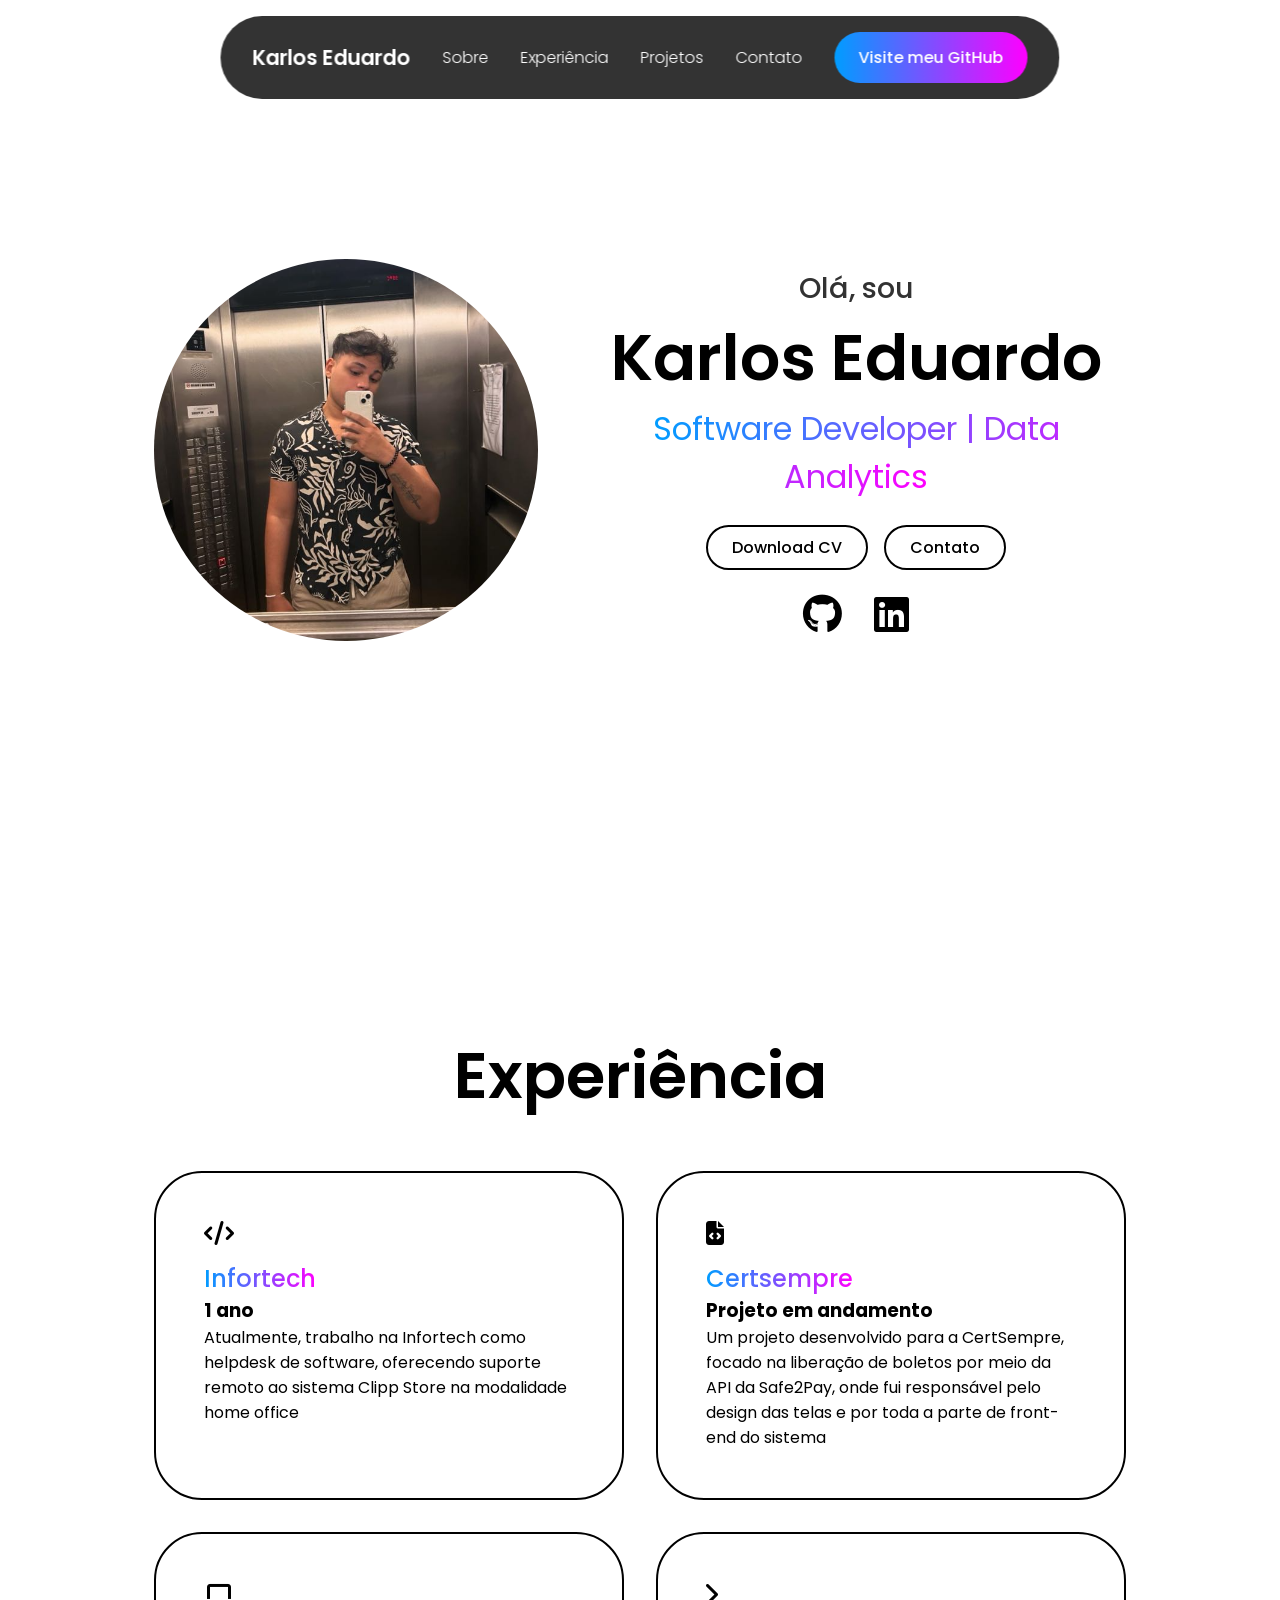
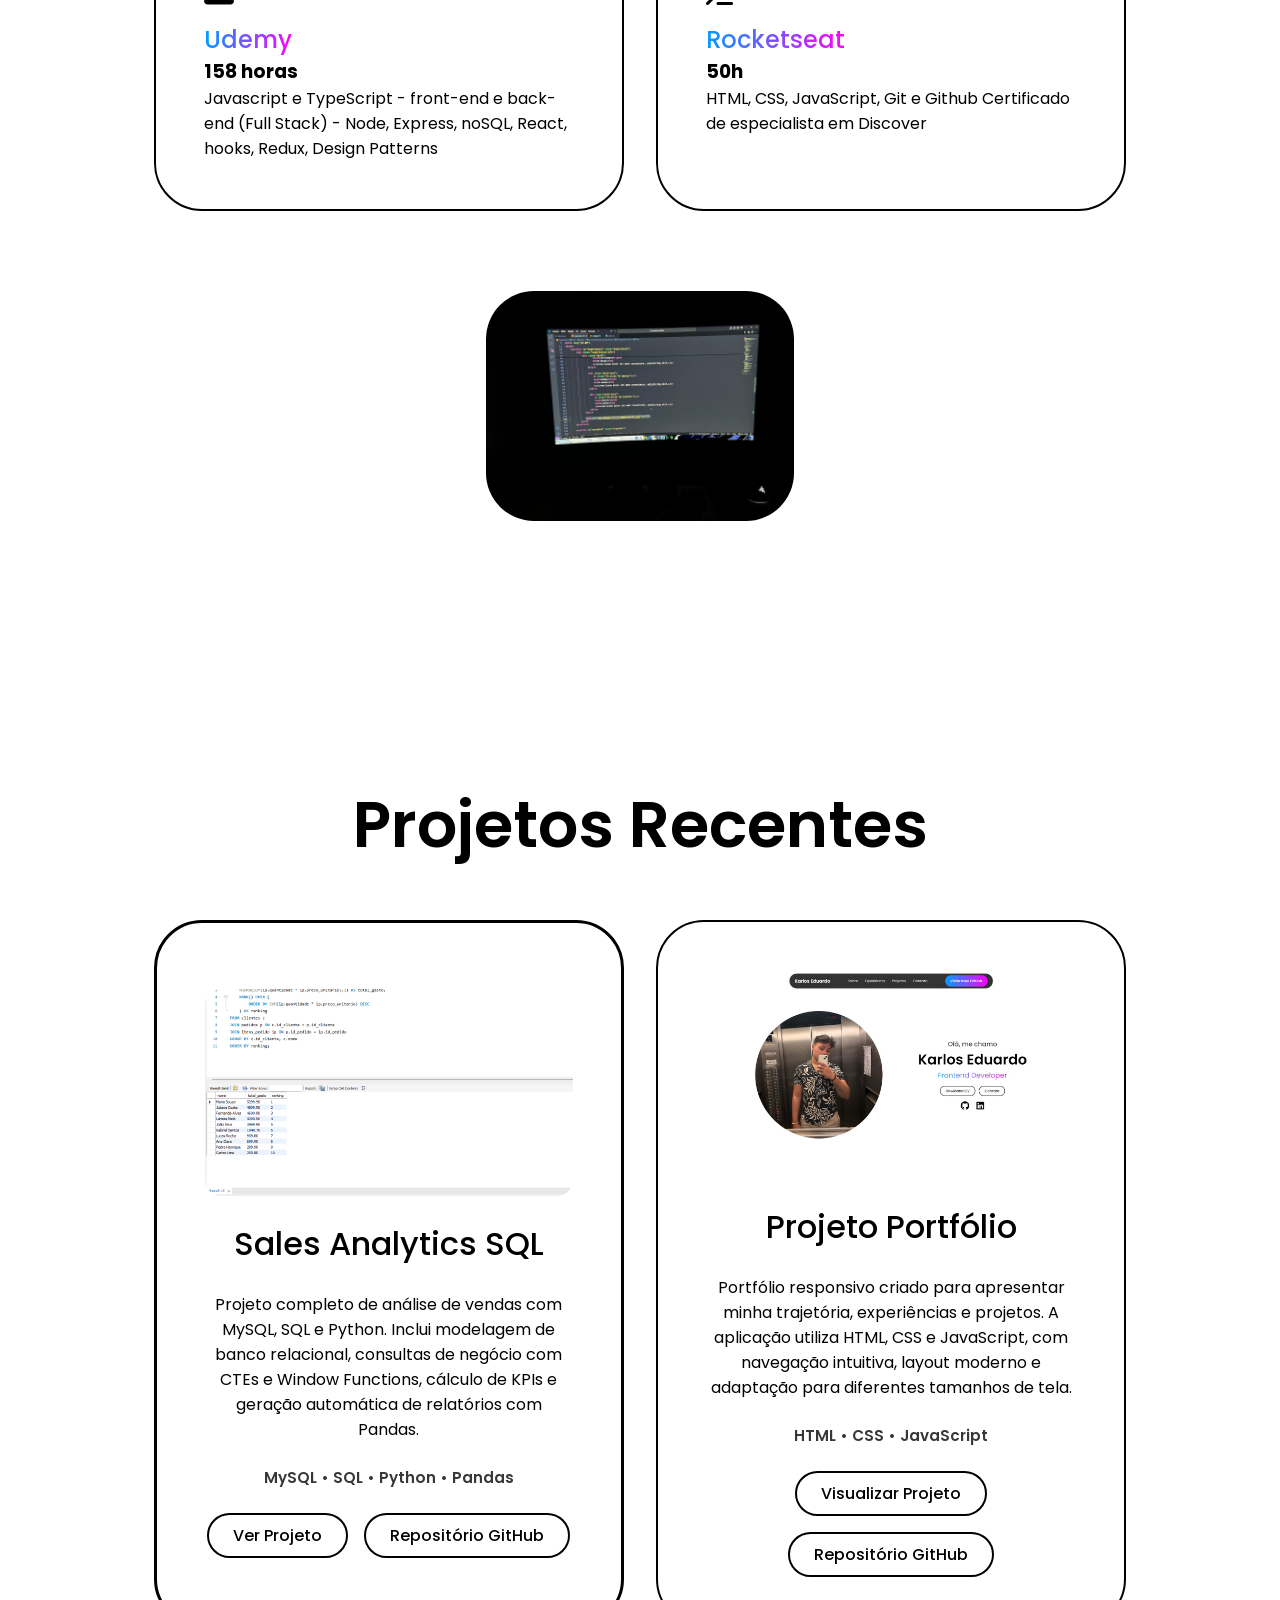
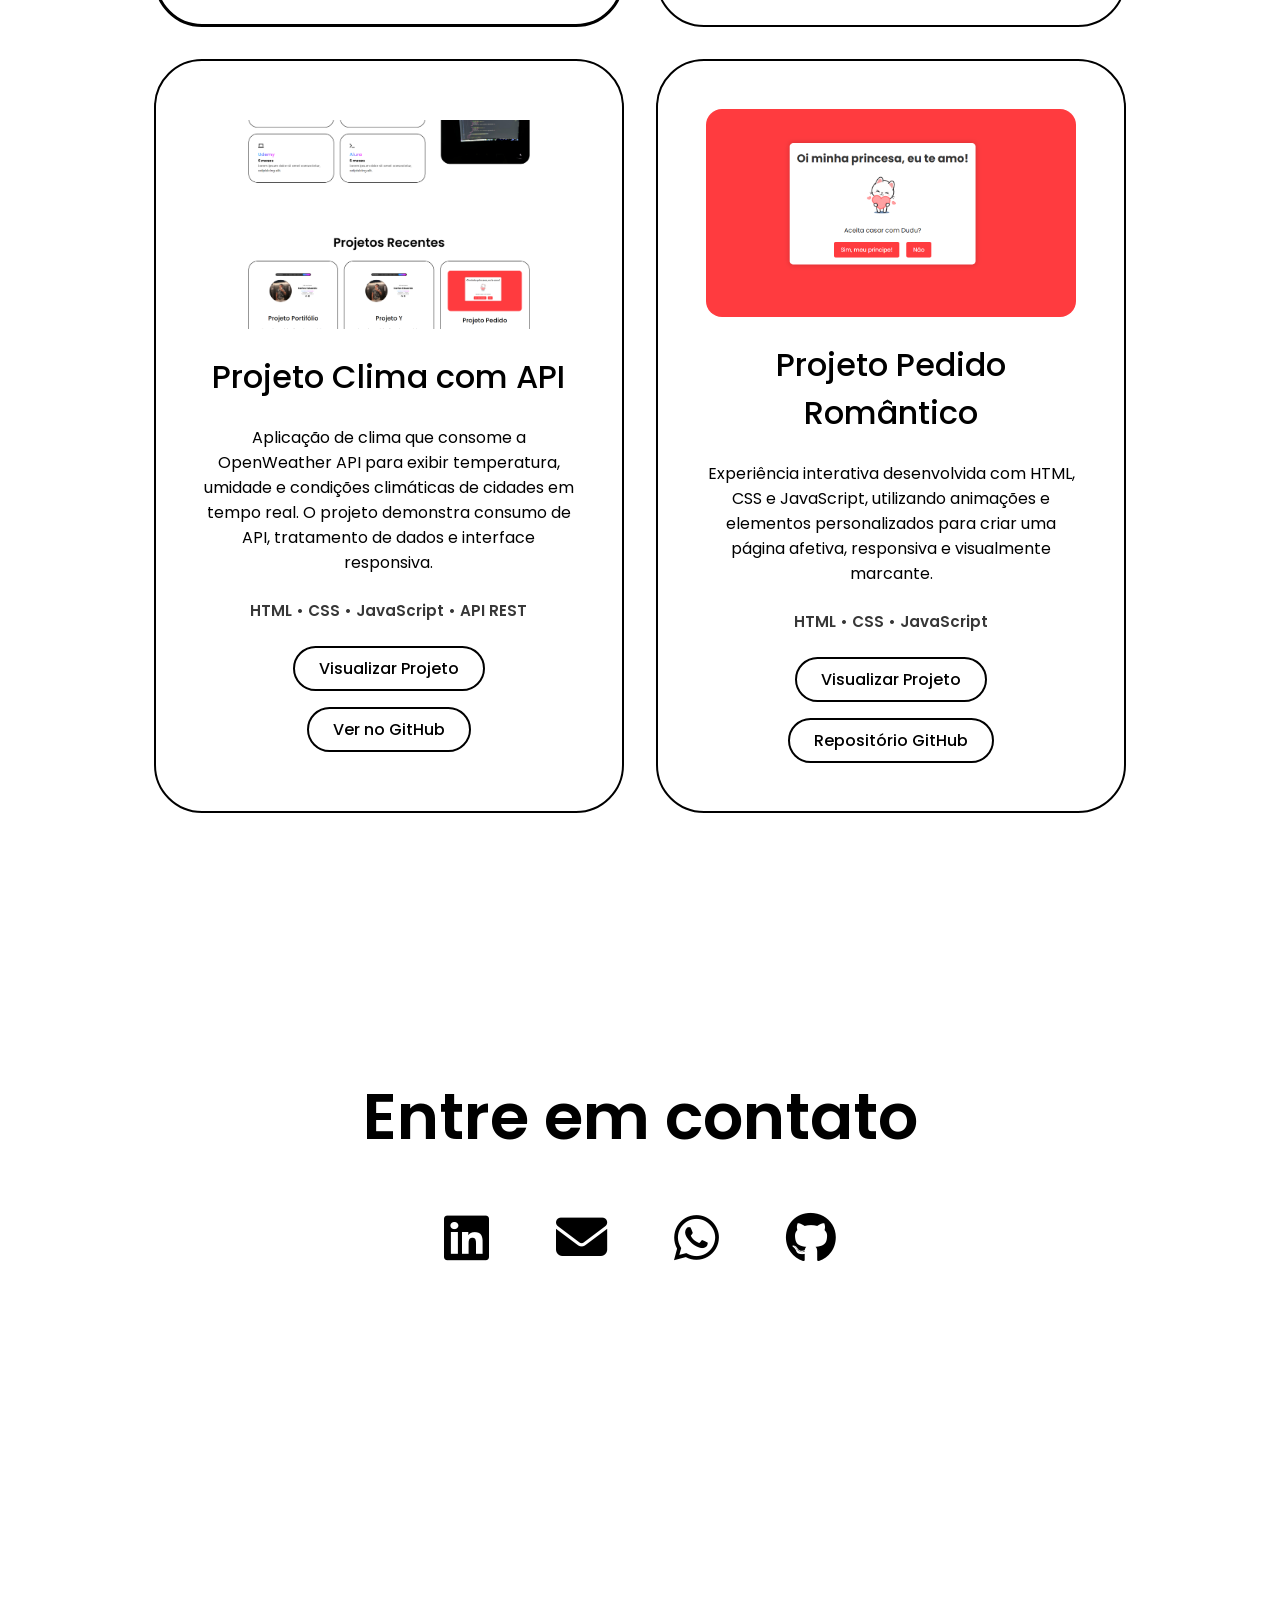
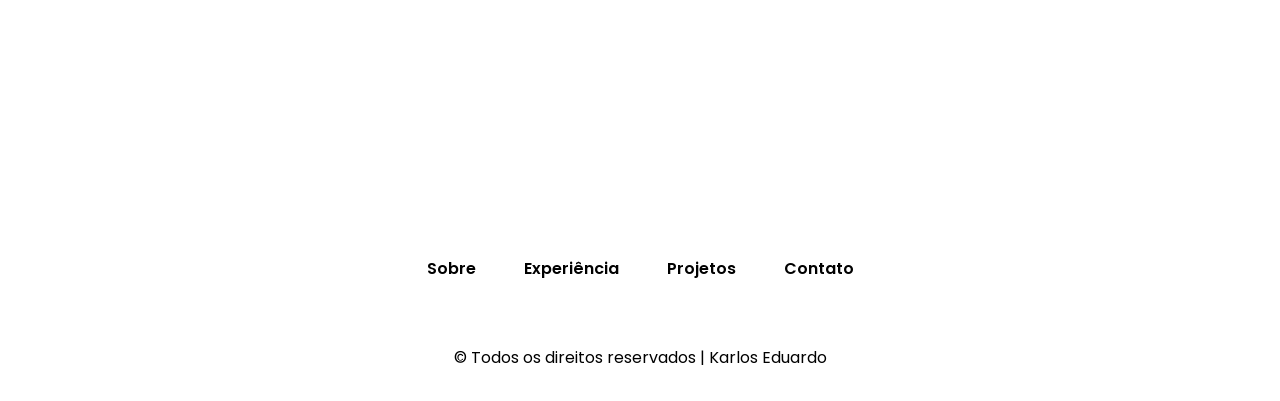
==== index.html @ d3f2d1f7 "feat: initial portfolio website" ====
<!DOCTYPE html>
<html lang="pt-BR">
<head>
    <meta charset="UTF-8"> <!-- Define a codificação de caracteres como UTF-8 para suportar caracteres especiais -->
    <meta name="viewport" content="width=device-width, initial-scale=1.0"> <!-- Configura a viewport para garantir a responsividade em dispositivos móveis -->
    <title>Portfólio | Karlos Eduardo</title> <!-- Título da página exibido na aba do navegador -->
    <link rel="stylesheet" href="assets/styles/style.css"> <!-- Link para o arquivo de estilo CSS para estilização da página -->
    <link rel="stylesheet" href="https://cdnjs.cloudflare.com/ajax/libs/font-awesome/6.6.0/css/all.min.css"> <!-- Link para a biblioteca de ícones Font Awesome -->
    <link rel="shortcut icon" href="assets/images/favicon/favicon.ico" type="image/x-icon"> <!-- Favicon que aparece na aba do navegador -->
</head>
<body>
    
    <header class="header">
        <!-- Logotipo que redireciona para o topo da página -->
        <a href="#" class="logo"><span>Karlos Eduardo</span></a>

        <!-- Menu de navegação com links internos para diferentes seções da página -->
        <ul class="nav-links">
            <li>
                <a href="#sobre">Sobre</a> <!-- Link para a seção "Sobre" -->
            </li>
            <li>
                <a href="#experiencia">Experiência</a> <!-- Link para a seção "Experiência" -->
            </li>
            <li>
                <a href="#projetos">Projetos</a> <!-- Link para a seção "Projetos" -->
            </li>
            <li>
                <a href="#contato">Contato</a> <!-- Link para a seção "Contato" -->
            </li>
         </ul>

        <!-- Ícone de menu para dispositivos móveis (inicialmente oculto) -->
        <i class="fa-duotone fa-solid fa-bars" id="icone-menu"></i>

        <!-- Botão que redireciona o usuário ao GitHub -->
        <button class="botao-visita" onclick="window.open('https://github.com/karlosqwer', '_blank')">Visite meu GitHub</button>

    </header>

    <section id="sobre" class="sobre">
        <div class="sobre-container">
            <img src="assets/images/fotos/imagem-perfil.png" alt="Imagem de perfil"> <!-- Imagem de perfil do usuário -->

            <div class="info-box">
                <div class="text">
                    <h3>Olá, sou</h3> <!-- Saudação -->
                    <h1>Karlos Eduardo</h1> <!-- Nome do usuário -->
                    <span>Software Developer | Data Analytics</span> <!-- Título profissional -->
                </div>

                <div class="btn-grupo">
                    <!-- Botão para download do currículo -->
                    <a href="assets/dowloands/Curriculo de Karlos.pdf" download class="btn" id="download-cv">Download CV</a>
                    
                    <!-- Botão redireciona para a section CONTATO -->
                    <a href="#contato"class="btn">Contato</a>
                </div>
                

                <div class="social">
                    <i class="fa-brands fa-github" onclick="window.open('https://github.com/karlosqwer', '_blank')"></i> <!-- Ícone do GitHub -->
                    <i class="fa-brands fa-linkedin" onclick="window.open('https://www.linkedin.com/in/karlos-eduardo-414016253/', '_blank')"></i> <!-- Ícone do LinkedIn -->
                </div>
            </div>
        </div>
    </section>

    <section id="experiencia" class="experiencia">
        <h2 class="titulo-section">Experiência</h2> <!-- Título da seção "Experiência" -->

        <div class="experiencia-info">
            <div class="grid">
                <div class="grid-card">
                    <i class="fa-solid fa-code"></i> <!-- Ícone representando a experiência na área de programação -->
                    <span>Infortech</span> <!-- Nome da empresa -->
                    <h3>1 ano</h3> <!-- Duração da experiência -->
                    <p>Atualmente, trabalho na Infortech como helpdesk de software, oferecendo suporte remoto ao sistema Clipp Store na modalidade home office</p> <!-- Descrição da experiência -->
                </div>

                <div class="grid-card">
                    <i class="fa-solid fa-file-code"></i> <!-- Ícone representando a experiência com codificação -->
                    <span>Certsempre</span> <!-- Nome da empresa -->
                    <h3>Projeto em andamento</h3> <!-- Duração da experiência -->
                    <p>Um projeto desenvolvido para a CertSempre, focado na liberação de boletos por meio da API da Safe2Pay, onde fui responsável pelo design das telas e por toda a parte de front-end do sistema</p> <!-- Descrição da experiência -->
                </div>

                <div class="grid-card">
                    <i class="fa-solid fa-laptop"></i> <!-- Ícone representando aprendizado online -->
                    <span>Udemy</span> <!-- Nome da plataforma -->
                    <h3>158 horas</h3> <!-- Duração da experiência -->
                    <p>Javascript e TypeScript - front-end e back-end (Full Stack) - Node, Express, noSQL, React, hooks, Redux, Design Patterns</p> <!-- Descrição da experiência -->
                </div>

                <div class="grid-card">
                    <i class="fa-solid fa-terminal"></i> <!-- Ícone representando terminal/CLI -->
                    <span>Rocketseat</span> <!-- Nome da plataforma -->
                    <h3>50h</h3> <!-- Duração da experiência -->
                    <p>HTML, CSS, JavaScript, Git e Github
                        Certificado de especialista em Discover
                    </p> <!-- Descrição da experiência -->
                </div>
            </div>

            <img src="assets/images/fotos/code-foto.jpeg" alt="Imagem de código"> <!-- Imagem representativa de codificação -->
        </div>
    </section>

    <section id="projetos" class="projetos">
        <h2 class="titulo-section">Projetos Recentes</h2> <!-- Título da seção "Projetos" -->

        <div class="projetos-grid">
            <article class="projetos-card projeto-destaque">
                <img src="assets/images/imagens_projetos/sales-analytics.png" alt="Consulta SQL do projeto Sales Analytics">
                <h3>Sales Analytics SQL</h3>
                <p>Projeto completo de análise de vendas com MySQL, SQL e Python. Inclui modelagem de banco relacional, consultas de negócio com CTEs e Window Functions, cálculo de KPIs e geração automática de relatórios com Pandas.</p>
                <span class="tecnologias">MySQL • SQL • Python • Pandas</span>
                <div class="btn-grupo">
                    <a href="https://github.com/karlosqwer/sales-analytics-sql#readme" target="_blank" rel="noopener noreferrer" class="btn">Ver Projeto</a>
                    <a href="https://github.com/karlosqwer/sales-analytics-sql" target="_blank" rel="noopener noreferrer" class="btn">Repositório GitHub</a>
                </div>
            </article>

            <article class="projetos-card">
                <img src="assets/images/imagens_projetos/portifolio-home.jpeg" alt="Página inicial do portfólio de Karlos Eduardo">
                <h3>Projeto Portfólio</h3>
                <p>Portfólio responsivo criado para apresentar minha trajetória, experiências e projetos. A aplicação utiliza HTML, CSS e JavaScript, com navegação intuitiva, layout moderno e adaptação para diferentes tamanhos de tela.</p>
                <span class="tecnologias">HTML • CSS • JavaScript</span>
                <div class="btn-grupo">
                    <a href="https://karlosqwer.github.io/portifolio-website/" target="_blank" rel="noopener noreferrer" class="btn">Visualizar Projeto</a>
                    <a href="https://github.com/karlosqwer/portifolio-website" target="_blank" rel="noopener noreferrer" class="btn">Repositório GitHub</a>
                </div>
            </article>

            <article class="projetos-card">
                <img src="assets/images/imagens_projetos/print-projeto.png" alt="Aplicação de clima integrada à OpenWeather API">
                <h3>Projeto Clima com API</h3>
                <p>Aplicação de clima que consome a OpenWeather API para exibir temperatura, umidade e condições climáticas de cidades em tempo real. O projeto demonstra consumo de API, tratamento de dados e interface responsiva.</p>
                <span class="tecnologias">HTML • CSS • JavaScript • API REST</span>
                <div class="btn-grupo">
                    <a href="#" class="btn" aria-label="Link de demonstração do projeto de clima ainda não informado">Visualizar Projeto</a>
                    <a href="https://github.com/karlosqwer" target="_blank" rel="noopener noreferrer" class="btn">Ver no GitHub</a>
                </div>
            </article>

            <article class="projetos-card">
                <img src="assets/images/imagens_projetos/projeto-rayssa.png" alt="Projeto de pedido romântico">
                <h3>Projeto Pedido Romântico</h3>
                <p>Experiência interativa desenvolvida com HTML, CSS e JavaScript, utilizando animações e elementos personalizados para criar uma página afetiva, responsiva e visualmente marcante.</p>
                <span class="tecnologias">HTML • CSS • JavaScript</span>
                <div class="btn-grupo">
                    <a href="https://karlosqwer.github.io/pedido-romantico-rayssinha/" target="_blank" rel="noopener noreferrer" class="btn">Visualizar Projeto</a>
                    <a href="https://github.com/karlosqwer/pedido-romantico-rayssinha" target="_blank" rel="noopener noreferrer" class="btn">Repositório GitHub</a>
                </div>
            </article>
        </div>
    </section>

    <section class="contato" id="contato">
        <div class="contato-links">
            <h2 class="titulo-section">Entre em contato</h2> <!-- Título da seção "Contato" -->

            <div class="contato-icones">
                <div class="linkedin">
                    <i class="fa-brands fa-linkedin" onclick="window.open('https://www.linkedin.com/in/karlos-eduardo-414016253/', '_blank')"></i>
                </div>

                <div class="email">
                    <i class="fa-solid fa-envelope" onclick="window.open('mailto:contatokarlos12@gmail.com');"></i>
                </div>

                <div class="whatsapp">
                    <i class="fa-brands fa-whatsapp" onclick="window.open('https://wa.me/5583981590313', '_blank')"></i>
                </div>

                <div class="github">
                    <i class="fa-brands fa-github" onclick="window.open('https://github.com/karlosqwer', '_blank')"></i>
                </div>
            </div>
        </div>
    </section>

    <footer>
        <ul>
            <li>
                <a href="#sobre">Sobre</a> <!-- Link para a seção "Sobre" -->
            </li>
            <li>
                <a href="#experiencia">Experiência</a> <!-- Link para a seção "Experiência" -->
            </li>
            <li>
                <a href="#projetos">Projetos</a> <!-- Link para a seção "Projetos" -->
            </li>
            <li>
                <a href="#contato">Contato</a> <!-- Link para a seção "Contato" -->
            </li>
        </ul>

        <p><div class="copyright">© Todos os direitos reservados | Karlos Eduardo</div></p> <!-- Mensagem de direitos autorais -->
    </footer>

    <script src="assets/javascript/script.js"></script> <!-- Link para o arquivo JavaScript que adiciona interatividade à página -->
</body>
</html>
---- assets/styles/style.css ----
@import url('https://fonts.googleapis.com/css2?family=Poppins:ital,wght@0,100;0,200;0,300;0,400;0,500;0,600;0,700;0,800;0,900;1,100;1,200;1,300;1,400;1,500;1,600;1,700;1,800;1,900&display=swap');

/* ---------------- SOBRE OS COMENTÁRIOS ----------------
   Comentários organizados para facilitar a leitura e 
   a manutenção do código. Cada seção tem seu espaço, 
   ajudando a identificar rapidamente as partes do layout.
-------------------------------------------------------- */


/* Zera as margens e padding, define o box-sizing para incluir bordas no tamanho total da caixa e configura a fonte padrão */
* {
    margin: 0;
    padding: 0;
    box-sizing: border-box;
    font-family: "Poppins";
    text-decoration: none;
    scroll-behavior: smooth; /* Suaviza o scroll da página */
    list-style: none; /* Remove os bullets das listas */
}
/* ---------------- HEADER ---------------- */
header {
    position: fixed; /* Fixa o header na página, mesmo ao rolar */
    top: 1rem;
    left: 50%;
    transform: translateX(-50%); /* Centraliza horizontalmente o header */
    display: flex;
    align-items: center; /* Centraliza os itens verticalmente */
    justify-content: center; /* Centraliza os itens horizontalmente */
    gap: 5rem; /* Espaço entre os elementos do header */
    background-color: rgba(0, 0, 0, 0.8); /* Cor de fundo com opacidade */
    backdrop-filter: blur(8px); /* Aplica desfoque no fundo */
    color: white;
    padding: 0.5rem 1.5rem; /* Espaçamento interno do header */
    border-radius: 3rem; /* Arredonda as bordas do header */
    z-index: 1000; /* Garante que o header fique por cima de outros elementos */
}

.logo {
    color: white;
    font-size: 1.3rem;
    font-weight: 600;
    text-wrap: nowrap; /* Impede quebra de linha no texto */
    transition: 0.3s ease-in-out; /* Animação suave ao interagir */
}

.logo:hover {
    transform: scale(1.1); /* Aumenta o logo ao passar o mouse */
}

.nav-links {
    display: flex;
    gap: 2rem; /* Espaço entre os links de navegação */
}

li a {
    position: relative;
    color: white;
    font-weight: 300;
}

li a::before {
    position: absolute;
    content: ''; /* Cria a linha decorativa abaixo dos links */
    width: 0; /* Inicialmente oculta a linha */
    left: 0;
    height: 5px;
    top: 25px;
    border-radius: 1rem;
    transition: 0.3s ease-in-out; /* Suaviza a animação da linha */
    background: linear-gradient(to right, rgb(0, 157, 255), rgb(255, 0, 255)); /* Aplica gradiente de cor */
}

li a:hover::before {
    width: 100%; /* Mostra a linha decorativa ao passar o mouse */
}

.botao-visita {
    padding: 0.8rem 1.5rem; /* Espaçamento interno do botão */
    border-radius: 3rem; /* Arredonda as bordas do botão */
    border: none;
    font-weight: 500;
    font-size: 1rem;
    color: white;
    cursor: pointer;
    text-wrap: nowrap; /* Impede quebra de linha no texto */
    transition: 0.3s ease-in-out; /* Suaviza a animação ao interagir */
    background: linear-gradient(to right, rgb(0, 157, 255), rgb(255, 0, 255)); /* Gradiente no fundo do botão */
}

.botao-visita:hover {
    background: linear-gradient(to right, rgb(0, 157, 255), rgb(255, 0, 255)); /* Mantém o gradiente ao interagir */
    transform: scale(1.03); /* Aumenta levemente o botão ao passar o mouse */
}

#icone-menu {
    font-size: 2rem;
    display: none; /* Inicialmente oculta o ícone de menu */
}

section{
    /* ---------------- SECTION ---------------- */
    
    /* Define altura mínima de 100% da altura da janela e espaçamento interno */
    min-height: 100vh;
    padding: 8rem 12%;
    width: 100%;
    position: relative;
}

.sobre{
    /* ---------------- SOBRE ---------------- */
    
    /* Alinha os itens no centro da tela horizontal e verticalmente */
    display: flex;
    align-items: center;
    justify-content: center;
}

.sobre .sobre-container{
    /* Flex para organizar os elementos de forma centralizada com espaçamento entre eles */
    display: flex;
    align-items: center;
    justify-content: center;
    gap: 10rem; /* Espaçamento entre os elementos */
}

.sobre img{
    /* Define a largura da imagem e a torna redonda */
    width: 30vw;
    border-radius: 50%;
}

.info-box{
    /* ---------------- INFO-BOX ---------------- */
    
    /* Flex em coluna, centraliza os textos */
    display: flex;
    flex-direction: column;
    text-align: center;
    align-items: center;
    justify-content: center;
    gap: 1.5rem; /* Espaçamento entre os textos */
}

.info-box h3{
    /* Define o tamanho da fonte e opacidade do subtítulo */
    font-size: 1.8rem;
    font-weight: 500;
    opacity: 0.8;
}

.info-box h1{
    /* Define o tamanho e peso da fonte do título */
    font-size: 4rem;
    font-weight: 600;
}

.info-box span{
    /* Aplica gradiente no texto e define como transparente, mostrando apenas o gradiente */
    background: linear-gradient(to right, rgb(0, 157, 255), rgb(255, 0, 255));
    background-clip: text;
    color: transparent;
    font-size: 2rem;
}

.btn-grupo{
    /* ---------------- BOTÕES ---------------- */
    
    /* Organiza botões em linha com espaçamento entre eles */
    display: flex;
    gap: 1rem;
}

.btn{
    /* Define o estilo dos botões com borda arredondada, espaçamento e transição */
    color: #000;
    border-radius: 3rem;
    padding: 0.5rem 1.5rem;
    border: 2px solid black;
    cursor: pointer;
    font-weight: 500;
    text-wrap: nowrap;
    transition: 0.2s ease-in-out;
}

.btn:hover{
    /* Efeito de hover nos botões, alterando a cor de fundo e texto */
    background-color: black;
    color: white;
}

.social{
    /* ---------------- ÍCONES SOCIAIS ---------------- */
    
    /* Exibe os ícones sociais em linha com espaçamento */
    display: flex;
    gap: 2rem;
}

.social i{
    /* Define tamanho e cursor para os ícones */
    font-size: 2.5rem;
    cursor:pointer;
    transition: 0.2s ease-in-out;
}

.social i:hover{
    /* Efeito de hover para aumentar o tamanho dos ícones */
    transform: scale(1.1)
}

.titulo-section{
    /* ---------------- TÍTULO DA SECTION ---------------- */
    
    /* Estiliza o título da section com centralização, tamanho e espaçamento */
    text-align: center;
    font-size: 4rem;
    font-weight: 600;
    margin-bottom: 3rem;
}

.experiencia-info{
    /* ---------------- EXPERIÊNCIA ---------------- */
    
    /* Alinha os itens de experiência no centro e com espaçamento */
    display: flex;
    align-items: center;
    justify-content: center;
    gap: 5rem;
}

.experiencia img{
    /* Define largura e bordas arredondadas para as imagens de experiência */
    width: 24vw;
    border-radius: 3rem;
}

.grid{
    /* ---------------- GRID ---------------- */
    
    /* Cria um layout em grid com 2 colunas e espaçamento entre os itens */
    display: grid;
    grid-template-columns: repeat(2,1fr);
    gap: 2rem;
}

.grid-card{
    /* ---------------- CARTÃO GRID ---------------- */
    
    /* Estiliza os cartões da grid com borda, padding e efeitos de transição */
    border: 2px solid black;
    border-radius: 3rem;
    padding: 3rem;
    display: flex;
    flex-direction: column;
    align-items: baseline;
    justify-content: left;
    cursor: pointer;
    transition: 0.2s ease-in-out;
}

.grid-card:hover{
    /* Efeito de hover nos cartões, aumentando o tamanho e mudando a cor de fundo e texto */
    transform: scale(1.02);
    background-color: black;
    color: white;
}

.grid-card i{
    /* Define tamanho dos ícones dentro dos cartões */
    font-size: 1.5rem;
    margin-bottom: 1rem;
}

.grid-card span{
    /* Aplica gradiente no texto dos cartões e o torna transparente para mostrar o gradiente */
    font-size: 1.5rem;
    font-weight: 500;
    background: linear-gradient(to right, rgb(0, 157, 255), rgb(255, 0, 255));
    background-clip: text;
    color: transparent;
}

::-webkit-scrollbar{
    /* ---------------- SCROLLBAR ---------------- */
    
    /* Define largura da barra de rolagem */
    width: 20px;
}

::-webkit-scrollbar-track{
    /* Estilo para a trilha da barra de rolagem */
    background-color: rgb(219, 219, 219);
}

::-webkit-scrollbar-thumb{
    /* Aplica um gradiente na "thumb" da barra de rolagem */
    background: linear-gradient(to right, rgb(0, 157, 255), rgb(255, 0, 255));
}

.projetos-grid{
    /* ---------------- GRID DE PROJETOS ---------------- */
    
    /* Grid responsiva para os projetos */
    display: grid;
    grid-template-columns: repeat(auto-fit, minmax(320px, 1fr));
    gap: 2rem;
}

.projetos-card{
    /* Estilização dos cartões de projetos com borda, padding e transição */
    padding: 3rem;
    display: flex;
    flex-direction: column;
    align-items: center;
    justify-content: center;
    text-align: center;
    gap: 1.5rem;
    border: 2px solid black;
    border-radius: 3rem;
    transition: 0.3s ease-in-out;
}

.projetos-card:hover{
    /* Efeito de hover nos cartões de projetos */
    background-color: black;
    color: white;
    transform: translateY(-10px)scale(1.02);
}

.projetos-card img{
    /* Define o tamanho das imagens dentro dos cartões */
    width: 100%;
    max-width: 420px;
    aspect-ratio: 16 / 9;
    object-fit: cover;
    border-radius: 1rem;
}

.projetos-card:hover .btn{
    /* Muda a borda e cor dos botões ao passar o mouse sobre os cartões */
    border: 2px solid white;
    color: white;
}

.projetos-card:hover .btn:hover{
    /* Muda a cor de fundo e borda ao passar o mouse sobre os botões */
    border: 2px solid white;
    background-color: white;
    color: black;
}

.projetos-card h3{
    /* Estiliza o título dos cartões de projetos */
    font-size: 2rem;
    font-weight: 500;
}

/* ---------------- CONTATO ---------------- */
.contato-links .contato-icones {
    display: flex; /* Define o contêiner como flexível para alinhar os ícones horizontalmente */
    align-items: center; /* Alinha os itens verticalmente no centro */
    justify-content: center; /* Centraliza os itens horizontalmente */
    gap: 4.2rem; /* Adiciona um espaço de 4.2rem entre os ícones */
    position: relative; /* Necessário para o posicionamento do pseudo-elemento */
}

.contato-links a {
    position: relative; /* Necessário para o posicionamento do pseudo-elemento */
}

.contato-links i {
    /* Define o tamanho e o cursor para os ícones */
    font-size: 3.2rem; /* Tamanho do ícone, define como 3.2rem */
    cursor: pointer; /* Altera o cursor para indicar que o ícone é clicável */
    transition: 0.2s ease-in-out; /* Adiciona uma transição suave para os efeitos de hover */
}

.contato-links i:hover {
    /* Efeito de hover para aumentar o tamanho dos ícones */
    transform: scale(1.1); /* Aumenta o tamanho do ícone em 10% ao passar o mouse sobre ele */
}

/* Estilos para a barra animada */
.contato-links a::after {
    content: ''; /* Necessário para criar o pseudo-elemento */
    position: absolute; /* Posiciona a barra em relação ao link */
    left: 50%; /* Alinha a barra ao centro do link */
    bottom: -5px; /* Distância da barra abaixo do ícone */
    height: 5px; /* Altura da barra */
    width: 0; /* Inicialmente oculta a barra */
    background: linear-gradient(to right, rgb(0, 157, 255), rgb(255, 0, 255)); /* Aplica gradiente de cor */
    transition: width 0.3s ease-in-out; /* Suaviza a animação da barra */
}

/* Exibe a barra ao passar o mouse sobre o link */
.contato-links a:hover::after {
    width: 100%; /* Mostra a barra ao passar o mouse */
}

footer {
    /* ---------------- FOOTER ---------------- */
    
    /* Estiliza o rodapé com flexbox, centralizando o conteúdo */
    bottom: 0;
    left: 0;
    height: 10rem;
    width: 100%;
    display: flex;
    flex-direction: column;
    gap: 1rem;
    align-items: center;
    justify-content: center;
}

footer ul {
    /* Exibe os links do rodapé em linha com espaçamento entre eles */
    display: flex;
    align-items: center;
    gap: 3rem;
}

footer ul li a {
    /* Estilo dos links no rodapé */
    color: black;
    font-weight: 600;
}

.copyright{
    /* ---------------- COPYRIGHT ---------------- */
    
    /* Estiliza a mensagem de copyright no rodapé */
    font-size: 300;
    margin-top: 2rem;
}

@media(max-width: 1280px) {
    header {
        padding: 1rem 2rem;
        gap: 2rem;
    }
    
    .sobre .sobre-container {
        gap: 3rem;
    }
    
    .experiencia-info {
        flex-direction: column;
    }
    
    .input-box input{
        padding: 2rem 5rem;
        font-size: 2.5rem;
    }

    .input input::placeholder{
        padding: 2.5rem;
    }

    .info-box i{
        font-size: 2.5rem;
    }
}

@media(max-width: 768px) {
    header {
        gap: 1rem;
        padding: 1rem 1rem;
    }
    
    header .logo {
        font-size: 1rem;
    }
    
    header .botao-visita {
        display: none;
    }

    .sobre-container{
        flex-direction: column;
    }
    
    .input-box input {
        padding: 1rem 2rem;
        font-size: 1.8rem;
    }
    
    .input-box input::placeholder {
        font-size: 1.5rem;
    }
    
    .input-box i {
        display: none;
    }
    
    .grid {
        grid-template-columns: repeat(1,1fr); /* Alterado para melhor responsividade */
    }
    
    .experiencia-info img {
        width: 70vw
    }
} 

@media(max-width:600px){
    header #icone-menu{
        display: block;
    }
    .nav-links{
        position: absolute;
        top: 100%;
        margin-top: 1rem;
        width: 100%;
        padding: 1rem;
        color: white;
        display: flex;
        flex-direction: column;
        text-align: center;
        background: rgba(0, 0, 0, 0.9);
        border-radius: 3rem;
        display:none
    }
    .nav-links li{
        margin-top: 1.5rem;
        padding: 1rem;
    }
    .nav-links.active{
        display: block;
    }
    header{
        padding: 1rem 5rem;
        gap: 8rem;
    }
    header .logo{
        font-size: 1.5rem;
    }
    .sobre-container{
        width: 80vw;
    }
    .input-box input{
        padding: 0.5rem 3rem;
        width: 80%;
        font-size: 1.5rem;
    }
    .input-box input::placeholder{
        font-size: 1.5rem;
    }
    footer ul{
        gap: 1rem;
    }
}


/* Destaque e tecnologias dos projetos */
.projeto-destaque {
    border-width: 3px;
}

.tecnologias {
    font-size: 0.95rem;
    font-weight: 600;
    opacity: 0.78;
}

.projetos-card .btn {
    display: inline-flex;
    align-items: center;
    justify-content: center;
    text-decoration: none;
}

.projetos-card .btn-grupo {
    flex-wrap: wrap;
    justify-content: center;
}
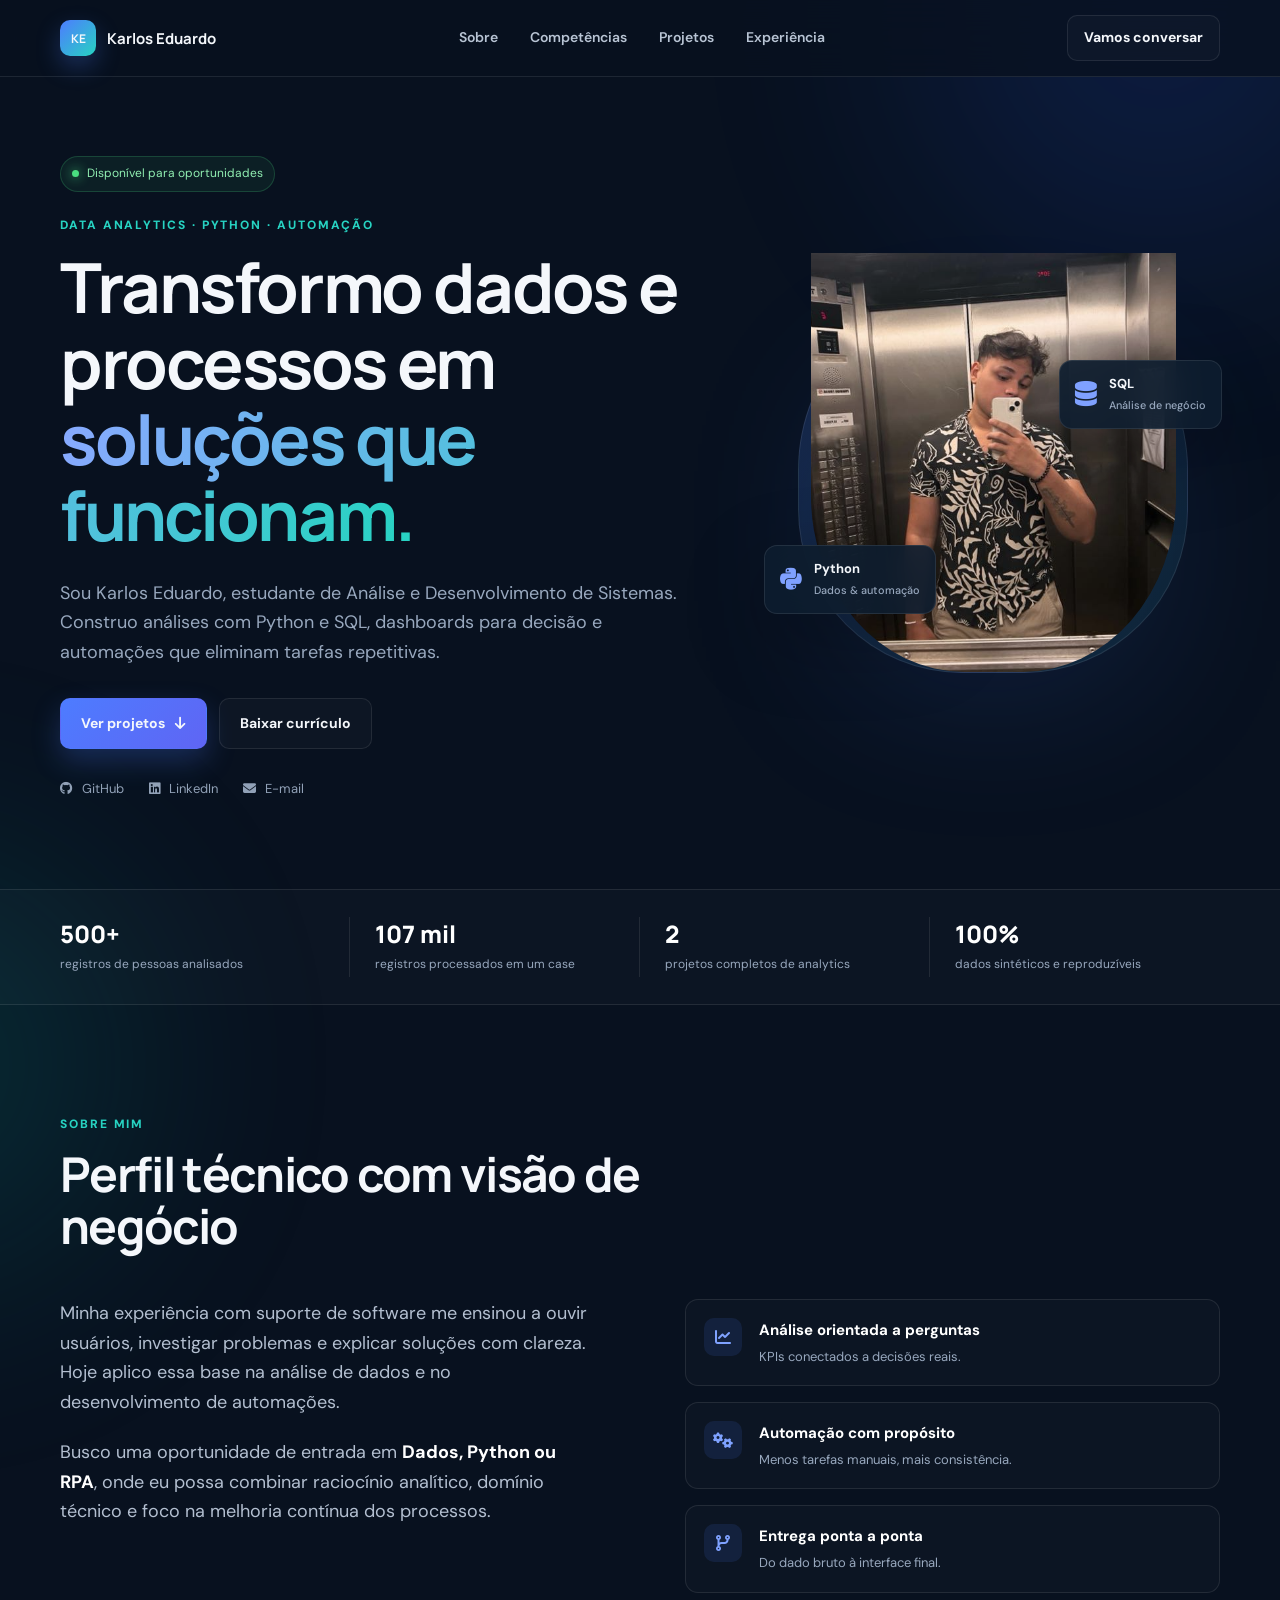
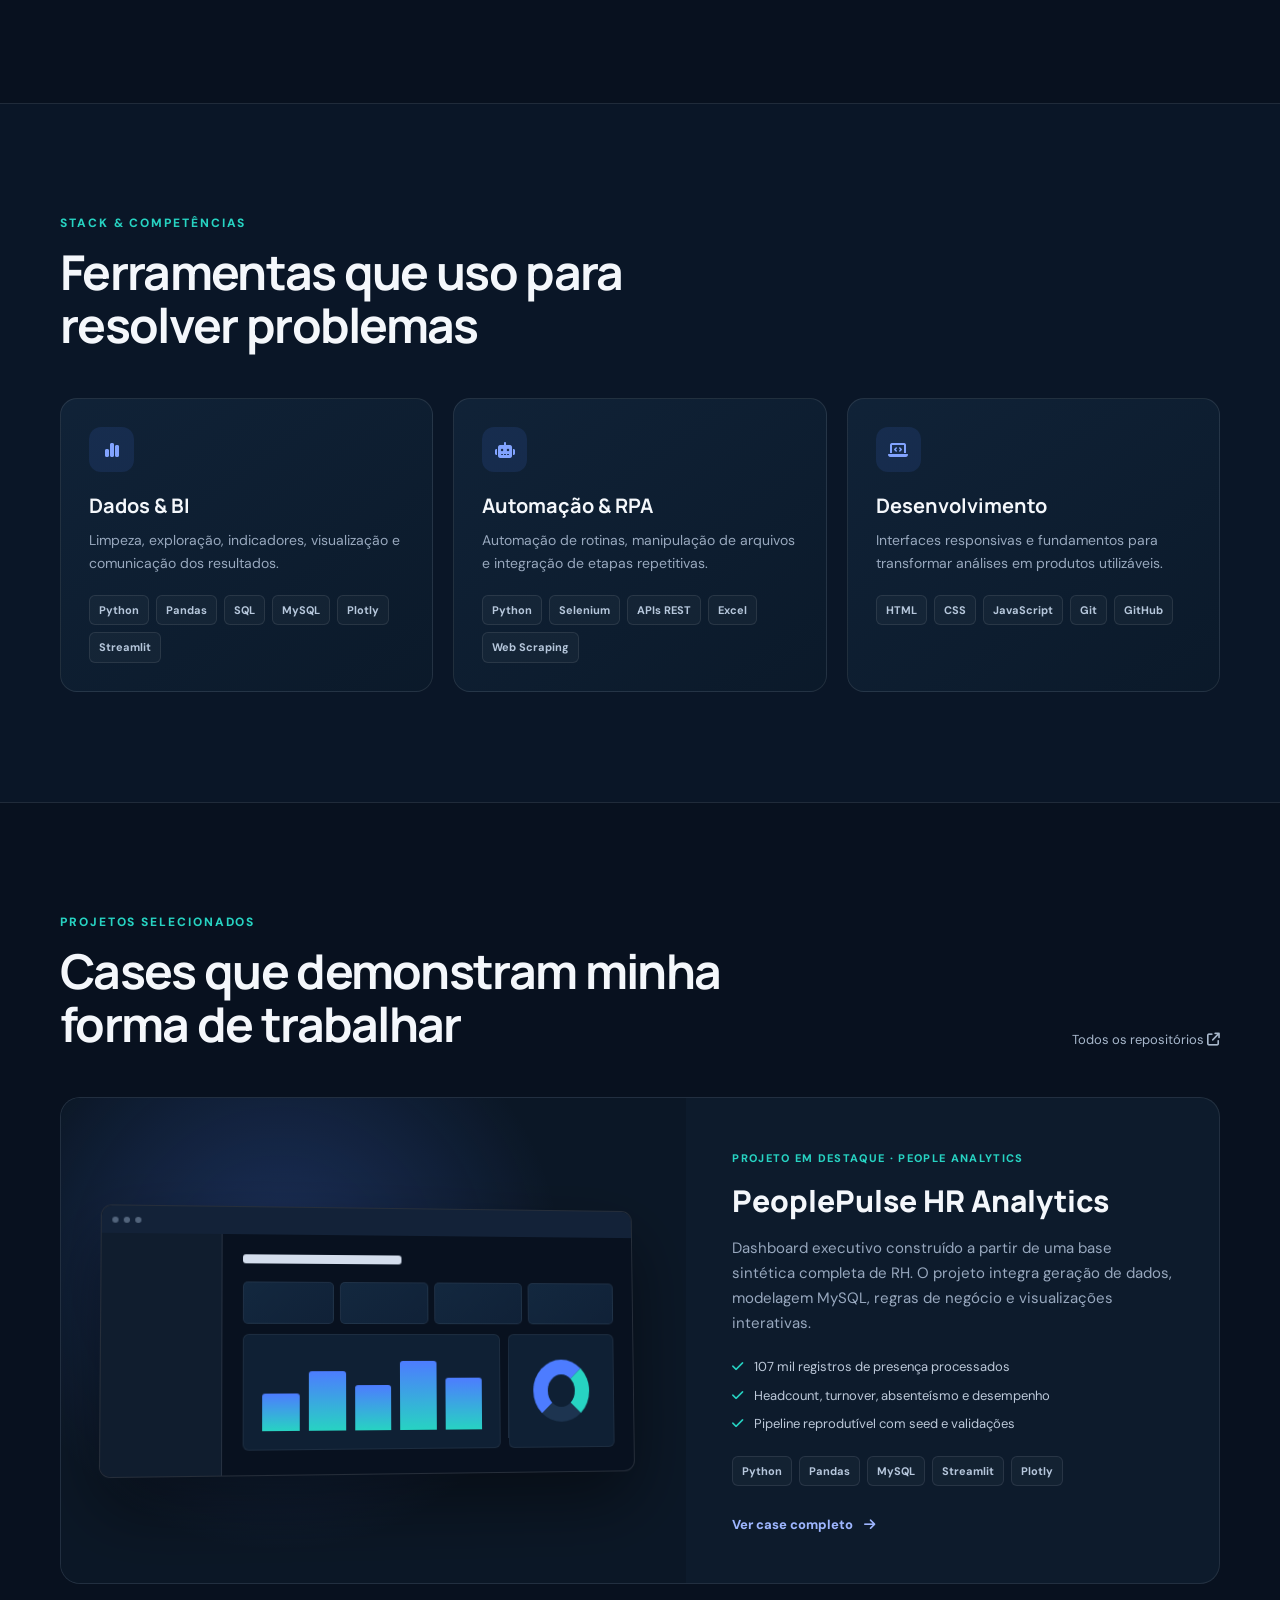
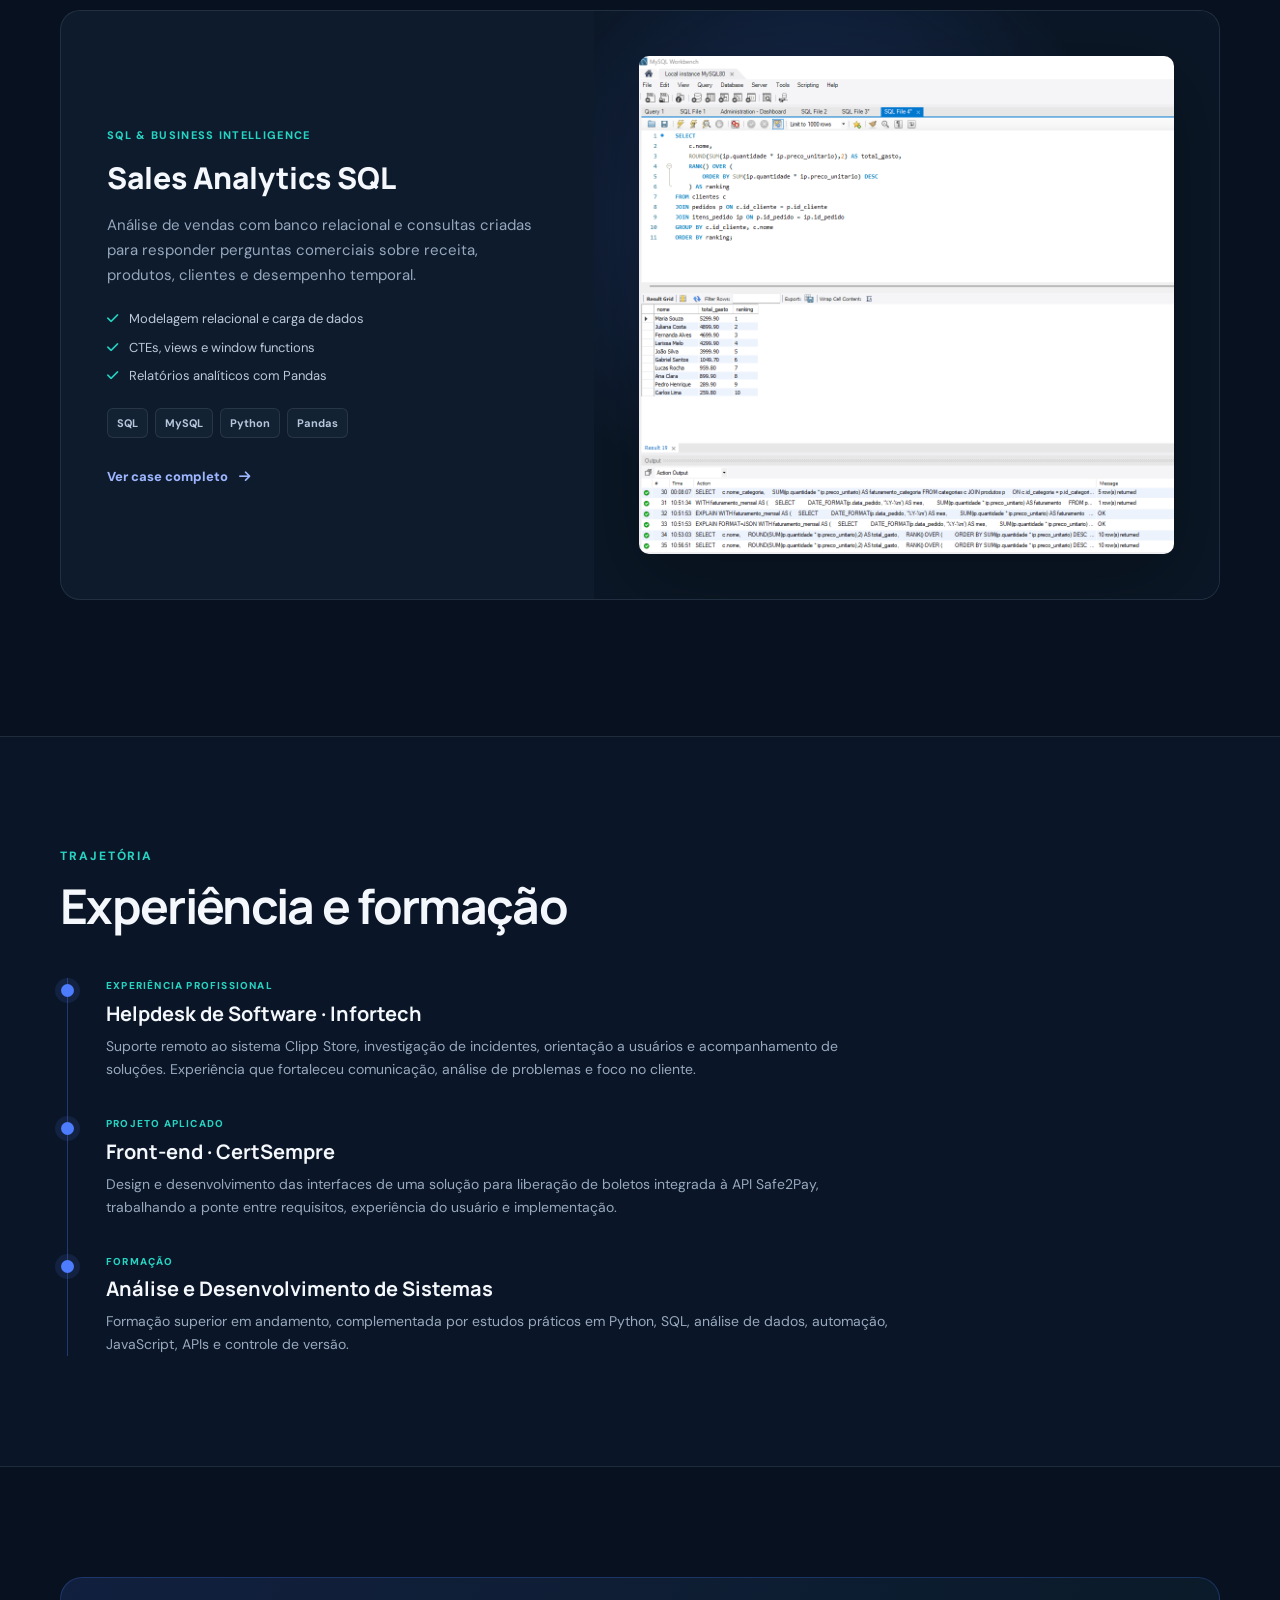
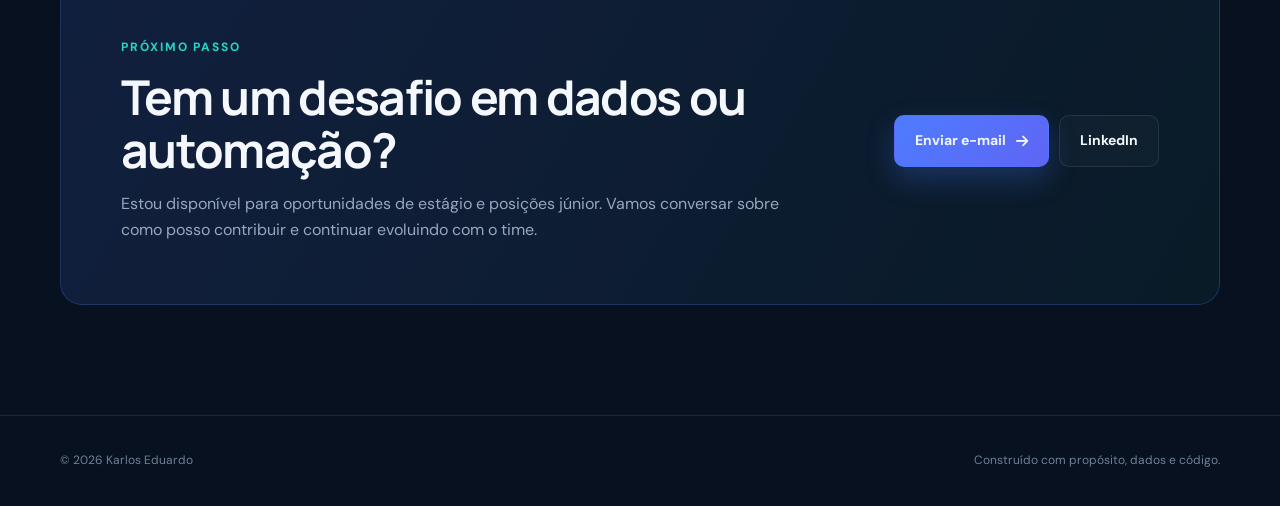
==== commit a6b17103: "Reposition portfolio for data and automation" ====
--- a/index.html
+++ b/index.html
@@ -1,204 +1,235 @@
-<!DOCTYPE html>
+<!doctype html>
 <html lang="pt-BR">
 <head>
-    <meta charset="UTF-8"> <!-- Define a codificação de caracteres como UTF-8 para suportar caracteres especiais -->
-    <meta name="viewport" content="width=device-width, initial-scale=1.0"> <!-- Configura a viewport para garantir a responsividade em dispositivos móveis -->
-    <title>Portfólio | Karlos Eduardo</title> <!-- Título da página exibido na aba do navegador -->
-    <link rel="stylesheet" href="assets/styles/style.css"> <!-- Link para o arquivo de estilo CSS para estilização da página -->
-    <link rel="stylesheet" href="https://cdnjs.cloudflare.com/ajax/libs/font-awesome/6.6.0/css/all.min.css"> <!-- Link para a biblioteca de ícones Font Awesome -->
-    <link rel="shortcut icon" href="assets/images/favicon/favicon.ico" type="image/x-icon"> <!-- Favicon que aparece na aba do navegador -->
+  <meta charset="utf-8">
+  <meta name="viewport" content="width=device-width,initial-scale=1">
+  <meta name="description" content="Portfólio de Karlos Eduardo — Data Analytics, Python, SQL e automação de processos.">
+  <meta name="theme-color" content="#08111f">
+  <title>Karlos Eduardo | Data Analytics & Python</title>
+  <link rel="preconnect" href="https://fonts.googleapis.com">
+  <link rel="preconnect" href="https://fonts.gstatic.com" crossorigin>
+  <link href="https://fonts.googleapis.com/css2?family=DM+Sans:wght@400;500;600;700&family=Manrope:wght@600;700;800&display=swap" rel="stylesheet">
+  <link rel="stylesheet" href="https://cdnjs.cloudflare.com/ajax/libs/font-awesome/6.6.0/css/all.min.css">
+  <link rel="shortcut icon" href="assets/images/favicon/favicon.ico">
+  <link rel="stylesheet" href="assets/styles/style.css">
 </head>
 <body>
-    
-    <header class="header">
-        <!-- Logotipo que redireciona para o topo da página -->
-        <a href="#" class="logo"><span>Karlos Eduardo</span></a>
-
-        <!-- Menu de navegação com links internos para diferentes seções da página -->
-        <ul class="nav-links">
-            <li>
-                <a href="#sobre">Sobre</a> <!-- Link para a seção "Sobre" -->
-            </li>
-            <li>
-                <a href="#experiencia">Experiência</a> <!-- Link para a seção "Experiência" -->
-            </li>
-            <li>
-                <a href="#projetos">Projetos</a> <!-- Link para a seção "Projetos" -->
-            </li>
-            <li>
-                <a href="#contato">Contato</a> <!-- Link para a seção "Contato" -->
-            </li>
-         </ul>
-
-        <!-- Ícone de menu para dispositivos móveis (inicialmente oculto) -->
-        <i class="fa-duotone fa-solid fa-bars" id="icone-menu"></i>
-
-        <!-- Botão que redireciona o usuário ao GitHub -->
-        <button class="botao-visita" onclick="window.open('https://github.com/karlosqwer', '_blank')">Visite meu GitHub</button>
-
-    </header>
-
-    <section id="sobre" class="sobre">
-        <div class="sobre-container">
-            <img src="assets/images/fotos/imagem-perfil.png" alt="Imagem de perfil"> <!-- Imagem de perfil do usuário -->
-
-            <div class="info-box">
-                <div class="text">
-                    <h3>Olá, sou</h3> <!-- Saudação -->
-                    <h1>Karlos Eduardo</h1> <!-- Nome do usuário -->
-                    <span>Software Developer | Data Analytics</span> <!-- Título profissional -->
-                </div>
-
-                <div class="btn-grupo">
-                    <!-- Botão para download do currículo -->
-                    <a href="assets/dowloands/Curriculo de Karlos.pdf" download class="btn" id="download-cv">Download CV</a>
-                    
-                    <!-- Botão redireciona para a section CONTATO -->
-                    <a href="#contato"class="btn">Contato</a>
-                </div>
-                
-
-                <div class="social">
-                    <i class="fa-brands fa-github" onclick="window.open('https://github.com/karlosqwer', '_blank')"></i> <!-- Ícone do GitHub -->
-                    <i class="fa-brands fa-linkedin" onclick="window.open('https://www.linkedin.com/in/karlos-eduardo-414016253/', '_blank')"></i> <!-- Ícone do LinkedIn -->
-                </div>
+  <div class="ambient ambient-one"></div>
+  <div class="ambient ambient-two"></div>
+
+  <header>
+    <nav class="container nav">
+      <a class="brand" href="#inicio" aria-label="Início">
+        <span class="brand-mark">KE</span><span>Karlos Eduardo</span>
+      </a>
+      <button class="menu-toggle" aria-label="Abrir menu" aria-expanded="false"><i class="fa-solid fa-bars"></i></button>
+      <div class="nav-links">
+        <a href="#sobre">Sobre</a>
+        <a href="#competencias">Competências</a>
+        <a href="#projetos">Projetos</a>
+        <a href="#experiencia">Experiência</a>
+      </div>
+      <a class="button button-small button-outline nav-cta" href="#contato">Vamos conversar</a>
+    </nav>
+  </header>
+
+  <main>
+    <section class="hero container" id="inicio">
+      <div class="hero-copy reveal">
+        <div class="available"><span></span> Disponível para oportunidades</div>
+        <p class="eyebrow">Data Analytics · Python · Automação</p>
+        <h1>Transformo dados e processos em <span>soluções que funcionam.</span></h1>
+        <p class="hero-text">
+          Sou Karlos Eduardo, estudante de Análise e Desenvolvimento de Sistemas.
+          Construo análises com Python e SQL, dashboards para decisão e automações
+          que eliminam tarefas repetitivas.
+        </p>
+        <div class="hero-actions">
+          <a class="button button-primary" href="#projetos">Ver projetos <i class="fa-solid fa-arrow-down"></i></a>
+          <a class="button button-ghost" href="assets/dowloands/Curriculo de Karlos.pdf" download>Baixar currículo</a>
+        </div>
+        <div class="social-row">
+          <a href="https://github.com/karlosqwer" target="_blank" rel="noopener"><i class="fa-brands fa-github"></i> GitHub</a>
+          <a href="https://www.linkedin.com/in/karlos-eduardo-414016253/" target="_blank" rel="noopener"><i class="fa-brands fa-linkedin"></i> LinkedIn</a>
+          <a href="mailto:contatokarlos12@gmail.com"><i class="fa-solid fa-envelope"></i> E-mail</a>
+        </div>
+      </div>
+
+      <div class="hero-visual reveal">
+        <div class="profile-frame">
+          <div class="profile-glow"></div>
+          <img src="assets/images/fotos/imagem-perfil.png" alt="Karlos Eduardo">
+          <div class="floating-card card-python"><i class="fa-brands fa-python"></i><span>Python<br><small>Dados & automação</small></span></div>
+          <div class="floating-card card-sql"><i class="fa-solid fa-database"></i><span>SQL<br><small>Análise de negócio</small></span></div>
+        </div>
+      </div>
+    </section>
+
+    <section class="proof">
+      <div class="container proof-grid">
+        <div><strong>500+</strong><span>registros de pessoas analisados</span></div>
+        <div><strong>107 mil</strong><span>registros processados em um case</span></div>
+        <div><strong>2</strong><span>projetos completos de analytics</span></div>
+        <div><strong>100%</strong><span>dados sintéticos e reproduzíveis</span></div>
+      </div>
+    </section>
+
+    <section class="section container" id="sobre">
+      <div class="section-heading reveal">
+        <p class="eyebrow">Sobre mim</p>
+        <h2>Perfil técnico com visão de negócio</h2>
+      </div>
+      <div class="about-grid">
+        <div class="about-copy reveal">
+          <p>
+            Minha experiência com suporte de software me ensinou a ouvir usuários,
+            investigar problemas e explicar soluções com clareza. Hoje aplico essa
+            base na análise de dados e no desenvolvimento de automações.
+          </p>
+          <p>
+            Busco uma oportunidade de entrada em <strong>Dados, Python ou RPA</strong>,
+            onde eu possa combinar raciocínio analítico, domínio técnico e foco na
+            melhoria contínua dos processos.
+          </p>
+        </div>
+        <div class="value-list reveal">
+          <div><i class="fa-solid fa-chart-line"></i><span><strong>Análise orientada a perguntas</strong>KPIs conectados a decisões reais.</span></div>
+          <div><i class="fa-solid fa-gears"></i><span><strong>Automação com propósito</strong>Menos tarefas manuais, mais consistência.</span></div>
+          <div><i class="fa-solid fa-code-branch"></i><span><strong>Entrega ponta a ponta</strong>Do dado bruto à interface final.</span></div>
+        </div>
+      </div>
+    </section>
+
+    <section class="section section-dark" id="competencias">
+      <div class="container">
+        <div class="section-heading reveal">
+          <p class="eyebrow">Stack & competências</p>
+          <h2>Ferramentas que uso para resolver problemas</h2>
+        </div>
+        <div class="skills-grid">
+          <article class="skill-card reveal">
+            <span class="skill-icon"><i class="fa-solid fa-chart-simple"></i></span>
+            <h3>Dados & BI</h3>
+            <p>Limpeza, exploração, indicadores, visualização e comunicação dos resultados.</p>
+            <div class="tags"><span>Python</span><span>Pandas</span><span>SQL</span><span>MySQL</span><span>Plotly</span><span>Streamlit</span></div>
+          </article>
+          <article class="skill-card reveal">
+            <span class="skill-icon"><i class="fa-solid fa-robot"></i></span>
+            <h3>Automação & RPA</h3>
+            <p>Automação de rotinas, manipulação de arquivos e integração de etapas repetitivas.</p>
+            <div class="tags"><span>Python</span><span>Selenium</span><span>APIs REST</span><span>Excel</span><span>Web Scraping</span></div>
+          </article>
+          <article class="skill-card reveal">
+            <span class="skill-icon"><i class="fa-solid fa-laptop-code"></i></span>
+            <h3>Desenvolvimento</h3>
+            <p>Interfaces responsivas e fundamentos para transformar análises em produtos utilizáveis.</p>
+            <div class="tags"><span>HTML</span><span>CSS</span><span>JavaScript</span><span>Git</span><span>GitHub</span></div>
+          </article>
+        </div>
+      </div>
+    </section>
+
+    <section class="section container" id="projetos">
+      <div class="section-heading split-heading reveal">
+        <div><p class="eyebrow">Projetos selecionados</p><h2>Cases que demonstram minha forma de trabalhar</h2></div>
+        <a href="https://github.com/karlosqwer?tab=repositories" target="_blank" rel="noopener">Todos os repositórios <i class="fa-solid fa-arrow-up-right-from-square"></i></a>
+      </div>
+
+      <article class="featured-project reveal">
+        <div class="project-visual peoplepulse">
+          <div class="mock-window">
+            <div class="mock-top"><span></span><span></span><span></span></div>
+            <div class="mock-body">
+              <div class="mock-sidebar"></div>
+              <div class="mock-content">
+                <div class="mock-title"></div>
+                <div class="mock-kpis"><i></i><i></i><i></i><i></i></div>
+                <div class="mock-charts"><div class="bars"><b></b><b></b><b></b><b></b><b></b></div><div class="donut"></div></div>
+              </div>
             </div>
-        </div>
-    </section>
-
-    <section id="experiencia" class="experiencia">
-        <h2 class="titulo-section">Experiência</h2> <!-- Título da seção "Experiência" -->
-
-        <div class="experiencia-info">
-            <div class="grid">
-                <div class="grid-card">
-                    <i class="fa-solid fa-code"></i> <!-- Ícone representando a experiência na área de programação -->
-                    <span>Infortech</span> <!-- Nome da empresa -->
-                    <h3>1 ano</h3> <!-- Duração da experiência -->
-                    <p>Atualmente, trabalho na Infortech como helpdesk de software, oferecendo suporte remoto ao sistema Clipp Store na modalidade home office</p> <!-- Descrição da experiência -->
-                </div>
-
-                <div class="grid-card">
-                    <i class="fa-solid fa-file-code"></i> <!-- Ícone representando a experiência com codificação -->
-                    <span>Certsempre</span> <!-- Nome da empresa -->
-                    <h3>Projeto em andamento</h3> <!-- Duração da experiência -->
-                    <p>Um projeto desenvolvido para a CertSempre, focado na liberação de boletos por meio da API da Safe2Pay, onde fui responsável pelo design das telas e por toda a parte de front-end do sistema</p> <!-- Descrição da experiência -->
-                </div>
-
-                <div class="grid-card">
-                    <i class="fa-solid fa-laptop"></i> <!-- Ícone representando aprendizado online -->
-                    <span>Udemy</span> <!-- Nome da plataforma -->
-                    <h3>158 horas</h3> <!-- Duração da experiência -->
-                    <p>Javascript e TypeScript - front-end e back-end (Full Stack) - Node, Express, noSQL, React, hooks, Redux, Design Patterns</p> <!-- Descrição da experiência -->
-                </div>
-
-                <div class="grid-card">
-                    <i class="fa-solid fa-terminal"></i> <!-- Ícone representando terminal/CLI -->
-                    <span>Rocketseat</span> <!-- Nome da plataforma -->
-                    <h3>50h</h3> <!-- Duração da experiência -->
-                    <p>HTML, CSS, JavaScript, Git e Github
-                        Certificado de especialista em Discover
-                    </p> <!-- Descrição da experiência -->
-                </div>
-            </div>
-
-            <img src="assets/images/fotos/code-foto.jpeg" alt="Imagem de código"> <!-- Imagem representativa de codificação -->
-        </div>
-    </section>
-
-    <section id="projetos" class="projetos">
-        <h2 class="titulo-section">Projetos Recentes</h2> <!-- Título da seção "Projetos" -->
-
-        <div class="projetos-grid">
-            <article class="projetos-card projeto-destaque">
-                <img src="assets/images/imagens_projetos/sales-analytics.png" alt="Consulta SQL do projeto Sales Analytics">
-                <h3>Sales Analytics SQL</h3>
-                <p>Projeto completo de análise de vendas com MySQL, SQL e Python. Inclui modelagem de banco relacional, consultas de negócio com CTEs e Window Functions, cálculo de KPIs e geração automática de relatórios com Pandas.</p>
-                <span class="tecnologias">MySQL • SQL • Python • Pandas</span>
-                <div class="btn-grupo">
-                    <a href="https://github.com/karlosqwer/sales-analytics-sql#readme" target="_blank" rel="noopener noreferrer" class="btn">Ver Projeto</a>
-                    <a href="https://github.com/karlosqwer/sales-analytics-sql" target="_blank" rel="noopener noreferrer" class="btn">Repositório GitHub</a>
-                </div>
-            </article>
-
-            <article class="projetos-card">
-                <img src="assets/images/imagens_projetos/portifolio-home.jpeg" alt="Página inicial do portfólio de Karlos Eduardo">
-                <h3>Projeto Portfólio</h3>
-                <p>Portfólio responsivo criado para apresentar minha trajetória, experiências e projetos. A aplicação utiliza HTML, CSS e JavaScript, com navegação intuitiva, layout moderno e adaptação para diferentes tamanhos de tela.</p>
-                <span class="tecnologias">HTML • CSS • JavaScript</span>
-                <div class="btn-grupo">
-                    <a href="https://karlosqwer.github.io/portifolio-website/" target="_blank" rel="noopener noreferrer" class="btn">Visualizar Projeto</a>
-                    <a href="https://github.com/karlosqwer/portifolio-website" target="_blank" rel="noopener noreferrer" class="btn">Repositório GitHub</a>
-                </div>
-            </article>
-
-            <article class="projetos-card">
-                <img src="assets/images/imagens_projetos/print-projeto.png" alt="Aplicação de clima integrada à OpenWeather API">
-                <h3>Projeto Clima com API</h3>
-                <p>Aplicação de clima que consome a OpenWeather API para exibir temperatura, umidade e condições climáticas de cidades em tempo real. O projeto demonstra consumo de API, tratamento de dados e interface responsiva.</p>
-                <span class="tecnologias">HTML • CSS • JavaScript • API REST</span>
-                <div class="btn-grupo">
-                    <a href="#" class="btn" aria-label="Link de demonstração do projeto de clima ainda não informado">Visualizar Projeto</a>
-                    <a href="https://github.com/karlosqwer" target="_blank" rel="noopener noreferrer" class="btn">Ver no GitHub</a>
-                </div>
-            </article>
-
-            <article class="projetos-card">
-                <img src="assets/images/imagens_projetos/projeto-rayssa.png" alt="Projeto de pedido romântico">
-                <h3>Projeto Pedido Romântico</h3>
-                <p>Experiência interativa desenvolvida com HTML, CSS e JavaScript, utilizando animações e elementos personalizados para criar uma página afetiva, responsiva e visualmente marcante.</p>
-                <span class="tecnologias">HTML • CSS • JavaScript</span>
-                <div class="btn-grupo">
-                    <a href="https://karlosqwer.github.io/pedido-romantico-rayssinha/" target="_blank" rel="noopener noreferrer" class="btn">Visualizar Projeto</a>
-                    <a href="https://github.com/karlosqwer/pedido-romantico-rayssinha" target="_blank" rel="noopener noreferrer" class="btn">Repositório GitHub</a>
-                </div>
-            </article>
-        </div>
-    </section>
-
-    <section class="contato" id="contato">
-        <div class="contato-links">
-            <h2 class="titulo-section">Entre em contato</h2> <!-- Título da seção "Contato" -->
-
-            <div class="contato-icones">
-                <div class="linkedin">
-                    <i class="fa-brands fa-linkedin" onclick="window.open('https://www.linkedin.com/in/karlos-eduardo-414016253/', '_blank')"></i>
-                </div>
-
-                <div class="email">
-                    <i class="fa-solid fa-envelope" onclick="window.open('mailto:contatokarlos12@gmail.com');"></i>
-                </div>
-
-                <div class="whatsapp">
-                    <i class="fa-brands fa-whatsapp" onclick="window.open('https://wa.me/5583981590313', '_blank')"></i>
-                </div>
-
-                <div class="github">
-                    <i class="fa-brands fa-github" onclick="window.open('https://github.com/karlosqwer', '_blank')"></i>
-                </div>
-            </div>
-        </div>
-    </section>
-
-    <footer>
-        <ul>
-            <li>
-                <a href="#sobre">Sobre</a> <!-- Link para a seção "Sobre" -->
-            </li>
-            <li>
-                <a href="#experiencia">Experiência</a> <!-- Link para a seção "Experiência" -->
-            </li>
-            <li>
-                <a href="#projetos">Projetos</a> <!-- Link para a seção "Projetos" -->
-            </li>
-            <li>
-                <a href="#contato">Contato</a> <!-- Link para a seção "Contato" -->
-            </li>
-        </ul>
-
-        <p><div class="copyright">© Todos os direitos reservados | Karlos Eduardo</div></p> <!-- Mensagem de direitos autorais -->
-    </footer>
-
-    <script src="assets/javascript/script.js"></script> <!-- Link para o arquivo JavaScript que adiciona interatividade à página -->
+          </div>
+        </div>
+        <div class="project-copy">
+          <span class="project-label">Projeto em destaque · People Analytics</span>
+          <h3>PeoplePulse HR Analytics</h3>
+          <p>Dashboard executivo construído a partir de uma base sintética completa de RH. O projeto integra geração de dados, modelagem MySQL, regras de negócio e visualizações interativas.</p>
+          <ul>
+            <li><i class="fa-solid fa-check"></i> 107 mil registros de presença processados</li>
+            <li><i class="fa-solid fa-check"></i> Headcount, turnover, absenteísmo e desempenho</li>
+            <li><i class="fa-solid fa-check"></i> Pipeline reprodutível com seed e validações</li>
+          </ul>
+          <div class="tags"><span>Python</span><span>Pandas</span><span>MySQL</span><span>Streamlit</span><span>Plotly</span></div>
+          <div class="project-actions"><a class="text-link" href="https://github.com/karlosqwer/hr-analytics" target="_blank" rel="noopener">Ver case completo <i class="fa-solid fa-arrow-right"></i></a></div>
+        </div>
+      </article>
+
+      <article class="featured-project reverse reveal">
+        <div class="project-visual sales">
+          <img src="assets/images/imagens_projetos/sales-analytics.png" alt="Consultas do projeto Sales Analytics">
+        </div>
+        <div class="project-copy">
+          <span class="project-label">SQL & Business Intelligence</span>
+          <h3>Sales Analytics SQL</h3>
+          <p>Análise de vendas com banco relacional e consultas criadas para responder perguntas comerciais sobre receita, produtos, clientes e desempenho temporal.</p>
+          <ul>
+            <li><i class="fa-solid fa-check"></i> Modelagem relacional e carga de dados</li>
+            <li><i class="fa-solid fa-check"></i> CTEs, views e window functions</li>
+            <li><i class="fa-solid fa-check"></i> Relatórios analíticos com Pandas</li>
+          </ul>
+          <div class="tags"><span>SQL</span><span>MySQL</span><span>Python</span><span>Pandas</span></div>
+          <div class="project-actions"><a class="text-link" href="https://github.com/karlosqwer/sales-analytics-sql" target="_blank" rel="noopener">Ver case completo <i class="fa-solid fa-arrow-right"></i></a></div>
+        </div>
+      </article>
+    </section>
+
+    <section class="section section-dark" id="experiencia">
+      <div class="container">
+        <div class="section-heading reveal"><p class="eyebrow">Trajetória</p><h2>Experiência e formação</h2></div>
+        <div class="timeline">
+          <article class="timeline-item reveal">
+            <span class="timeline-dot"></span>
+            <div class="timeline-meta">Experiência profissional</div>
+            <h3>Helpdesk de Software · Infortech</h3>
+            <p>Suporte remoto ao sistema Clipp Store, investigação de incidentes, orientação a usuários e acompanhamento de soluções. Experiência que fortaleceu comunicação, análise de problemas e foco no cliente.</p>
+          </article>
+          <article class="timeline-item reveal">
+            <span class="timeline-dot"></span>
+            <div class="timeline-meta">Projeto aplicado</div>
+            <h3>Front-end · CertSempre</h3>
+            <p>Design e desenvolvimento das interfaces de uma solução para liberação de boletos integrada à API Safe2Pay, trabalhando a ponte entre requisitos, experiência do usuário e implementação.</p>
+          </article>
+          <article class="timeline-item reveal">
+            <span class="timeline-dot"></span>
+            <div class="timeline-meta">Formação</div>
+            <h3>Análise e Desenvolvimento de Sistemas</h3>
+            <p>Formação superior em andamento, complementada por estudos práticos em Python, SQL, análise de dados, automação, JavaScript, APIs e controle de versão.</p>
+          </article>
+        </div>
+      </div>
+    </section>
+
+    <section class="section contact container" id="contato">
+      <div class="contact-card reveal">
+        <div>
+          <p class="eyebrow">Próximo passo</p>
+          <h2>Tem um desafio em dados ou automação?</h2>
+          <p>Estou disponível para oportunidades de estágio e posições júnior. Vamos conversar sobre como posso contribuir e continuar evoluindo com o time.</p>
+        </div>
+        <div class="contact-actions">
+          <a class="button button-primary" href="mailto:contatokarlos12@gmail.com">Enviar e-mail <i class="fa-solid fa-arrow-right"></i></a>
+          <a class="button button-ghost" href="https://www.linkedin.com/in/karlos-eduardo-414016253/" target="_blank" rel="noopener">LinkedIn</a>
+        </div>
+      </div>
+    </section>
+  </main>
+
+  <footer>
+    <div class="container footer-inner">
+      <span>© <span id="year"></span> Karlos Eduardo</span>
+      <span>Construído com propósito, dados e código.</span>
+    </div>
+  </footer>
+
+  <script src="assets/javascript/script.js"></script>
 </body>
 </html>
--- a/assets/styles/style.css
+++ b/assets/styles/style.css
@@ -1,575 +1,9 @@
-@import url('https://fonts.googleapis.com/css2?family=Poppins:ital,wght@0,100;0,200;0,300;0,400;0,500;0,600;0,700;0,800;0,900;1,100;1,200;1,300;1,400;1,500;1,600;1,700;1,800;1,900&display=swap');
-
-/* ---------------- SOBRE OS COMENTÁRIOS ----------------
-   Comentários organizados para facilitar a leitura e 
-   a manutenção do código. Cada seção tem seu espaço, 
-   ajudando a identificar rapidamente as partes do layout.
--------------------------------------------------------- */
-
-
-/* Zera as margens e padding, define o box-sizing para incluir bordas no tamanho total da caixa e configura a fonte padrão */
-* {
-    margin: 0;
-    padding: 0;
-    box-sizing: border-box;
-    font-family: "Poppins";
-    text-decoration: none;
-    scroll-behavior: smooth; /* Suaviza o scroll da página */
-    list-style: none; /* Remove os bullets das listas */
-}
-/* ---------------- HEADER ---------------- */
-header {
-    position: fixed; /* Fixa o header na página, mesmo ao rolar */
-    top: 1rem;
-    left: 50%;
-    transform: translateX(-50%); /* Centraliza horizontalmente o header */
-    display: flex;
-    align-items: center; /* Centraliza os itens verticalmente */
-    justify-content: center; /* Centraliza os itens horizontalmente */
-    gap: 5rem; /* Espaço entre os elementos do header */
-    background-color: rgba(0, 0, 0, 0.8); /* Cor de fundo com opacidade */
-    backdrop-filter: blur(8px); /* Aplica desfoque no fundo */
-    color: white;
-    padding: 0.5rem 1.5rem; /* Espaçamento interno do header */
-    border-radius: 3rem; /* Arredonda as bordas do header */
-    z-index: 1000; /* Garante que o header fique por cima de outros elementos */
-}
-
-.logo {
-    color: white;
-    font-size: 1.3rem;
-    font-weight: 600;
-    text-wrap: nowrap; /* Impede quebra de linha no texto */
-    transition: 0.3s ease-in-out; /* Animação suave ao interagir */
-}
-
-.logo:hover {
-    transform: scale(1.1); /* Aumenta o logo ao passar o mouse */
-}
-
-.nav-links {
-    display: flex;
-    gap: 2rem; /* Espaço entre os links de navegação */
-}
-
-li a {
-    position: relative;
-    color: white;
-    font-weight: 300;
-}
-
-li a::before {
-    position: absolute;
-    content: ''; /* Cria a linha decorativa abaixo dos links */
-    width: 0; /* Inicialmente oculta a linha */
-    left: 0;
-    height: 5px;
-    top: 25px;
-    border-radius: 1rem;
-    transition: 0.3s ease-in-out; /* Suaviza a animação da linha */
-    background: linear-gradient(to right, rgb(0, 157, 255), rgb(255, 0, 255)); /* Aplica gradiente de cor */
-}
-
-li a:hover::before {
-    width: 100%; /* Mostra a linha decorativa ao passar o mouse */
-}
-
-.botao-visita {
-    padding: 0.8rem 1.5rem; /* Espaçamento interno do botão */
-    border-radius: 3rem; /* Arredonda as bordas do botão */
-    border: none;
-    font-weight: 500;
-    font-size: 1rem;
-    color: white;
-    cursor: pointer;
-    text-wrap: nowrap; /* Impede quebra de linha no texto */
-    transition: 0.3s ease-in-out; /* Suaviza a animação ao interagir */
-    background: linear-gradient(to right, rgb(0, 157, 255), rgb(255, 0, 255)); /* Gradiente no fundo do botão */
-}
-
-.botao-visita:hover {
-    background: linear-gradient(to right, rgb(0, 157, 255), rgb(255, 0, 255)); /* Mantém o gradiente ao interagir */
-    transform: scale(1.03); /* Aumenta levemente o botão ao passar o mouse */
-}
-
-#icone-menu {
-    font-size: 2rem;
-    display: none; /* Inicialmente oculta o ícone de menu */
-}
-
-section{
-    /* ---------------- SECTION ---------------- */
-    
-    /* Define altura mínima de 100% da altura da janela e espaçamento interno */
-    min-height: 100vh;
-    padding: 8rem 12%;
-    width: 100%;
-    position: relative;
-}
-
-.sobre{
-    /* ---------------- SOBRE ---------------- */
-    
-    /* Alinha os itens no centro da tela horizontal e verticalmente */
-    display: flex;
-    align-items: center;
-    justify-content: center;
-}
-
-.sobre .sobre-container{
-    /* Flex para organizar os elementos de forma centralizada com espaçamento entre eles */
-    display: flex;
-    align-items: center;
-    justify-content: center;
-    gap: 10rem; /* Espaçamento entre os elementos */
-}
-
-.sobre img{
-    /* Define a largura da imagem e a torna redonda */
-    width: 30vw;
-    border-radius: 50%;
-}
-
-.info-box{
-    /* ---------------- INFO-BOX ---------------- */
-    
-    /* Flex em coluna, centraliza os textos */
-    display: flex;
-    flex-direction: column;
-    text-align: center;
-    align-items: center;
-    justify-content: center;
-    gap: 1.5rem; /* Espaçamento entre os textos */
-}
-
-.info-box h3{
-    /* Define o tamanho da fonte e opacidade do subtítulo */
-    font-size: 1.8rem;
-    font-weight: 500;
-    opacity: 0.8;
-}
-
-.info-box h1{
-    /* Define o tamanho e peso da fonte do título */
-    font-size: 4rem;
-    font-weight: 600;
-}
-
-.info-box span{
-    /* Aplica gradiente no texto e define como transparente, mostrando apenas o gradiente */
-    background: linear-gradient(to right, rgb(0, 157, 255), rgb(255, 0, 255));
-    background-clip: text;
-    color: transparent;
-    font-size: 2rem;
-}
-
-.btn-grupo{
-    /* ---------------- BOTÕES ---------------- */
-    
-    /* Organiza botões em linha com espaçamento entre eles */
-    display: flex;
-    gap: 1rem;
-}
-
-.btn{
-    /* Define o estilo dos botões com borda arredondada, espaçamento e transição */
-    color: #000;
-    border-radius: 3rem;
-    padding: 0.5rem 1.5rem;
-    border: 2px solid black;
-    cursor: pointer;
-    font-weight: 500;
-    text-wrap: nowrap;
-    transition: 0.2s ease-in-out;
-}
-
-.btn:hover{
-    /* Efeito de hover nos botões, alterando a cor de fundo e texto */
-    background-color: black;
-    color: white;
-}
-
-.social{
-    /* ---------------- ÍCONES SOCIAIS ---------------- */
-    
-    /* Exibe os ícones sociais em linha com espaçamento */
-    display: flex;
-    gap: 2rem;
-}
-
-.social i{
-    /* Define tamanho e cursor para os ícones */
-    font-size: 2.5rem;
-    cursor:pointer;
-    transition: 0.2s ease-in-out;
-}
-
-.social i:hover{
-    /* Efeito de hover para aumentar o tamanho dos ícones */
-    transform: scale(1.1)
-}
-
-.titulo-section{
-    /* ---------------- TÍTULO DA SECTION ---------------- */
-    
-    /* Estiliza o título da section com centralização, tamanho e espaçamento */
-    text-align: center;
-    font-size: 4rem;
-    font-weight: 600;
-    margin-bottom: 3rem;
-}
-
-.experiencia-info{
-    /* ---------------- EXPERIÊNCIA ---------------- */
-    
-    /* Alinha os itens de experiência no centro e com espaçamento */
-    display: flex;
-    align-items: center;
-    justify-content: center;
-    gap: 5rem;
-}
-
-.experiencia img{
-    /* Define largura e bordas arredondadas para as imagens de experiência */
-    width: 24vw;
-    border-radius: 3rem;
-}
-
-.grid{
-    /* ---------------- GRID ---------------- */
-    
-    /* Cria um layout em grid com 2 colunas e espaçamento entre os itens */
-    display: grid;
-    grid-template-columns: repeat(2,1fr);
-    gap: 2rem;
-}
-
-.grid-card{
-    /* ---------------- CARTÃO GRID ---------------- */
-    
-    /* Estiliza os cartões da grid com borda, padding e efeitos de transição */
-    border: 2px solid black;
-    border-radius: 3rem;
-    padding: 3rem;
-    display: flex;
-    flex-direction: column;
-    align-items: baseline;
-    justify-content: left;
-    cursor: pointer;
-    transition: 0.2s ease-in-out;
-}
-
-.grid-card:hover{
-    /* Efeito de hover nos cartões, aumentando o tamanho e mudando a cor de fundo e texto */
-    transform: scale(1.02);
-    background-color: black;
-    color: white;
-}
-
-.grid-card i{
-    /* Define tamanho dos ícones dentro dos cartões */
-    font-size: 1.5rem;
-    margin-bottom: 1rem;
-}
-
-.grid-card span{
-    /* Aplica gradiente no texto dos cartões e o torna transparente para mostrar o gradiente */
-    font-size: 1.5rem;
-    font-weight: 500;
-    background: linear-gradient(to right, rgb(0, 157, 255), rgb(255, 0, 255));
-    background-clip: text;
-    color: transparent;
-}
-
-::-webkit-scrollbar{
-    /* ---------------- SCROLLBAR ---------------- */
-    
-    /* Define largura da barra de rolagem */
-    width: 20px;
-}
-
-::-webkit-scrollbar-track{
-    /* Estilo para a trilha da barra de rolagem */
-    background-color: rgb(219, 219, 219);
-}
-
-::-webkit-scrollbar-thumb{
-    /* Aplica um gradiente na "thumb" da barra de rolagem */
-    background: linear-gradient(to right, rgb(0, 157, 255), rgb(255, 0, 255));
-}
-
-.projetos-grid{
-    /* ---------------- GRID DE PROJETOS ---------------- */
-    
-    /* Grid responsiva para os projetos */
-    display: grid;
-    grid-template-columns: repeat(auto-fit, minmax(320px, 1fr));
-    gap: 2rem;
-}
-
-.projetos-card{
-    /* Estilização dos cartões de projetos com borda, padding e transição */
-    padding: 3rem;
-    display: flex;
-    flex-direction: column;
-    align-items: center;
-    justify-content: center;
-    text-align: center;
-    gap: 1.5rem;
-    border: 2px solid black;
-    border-radius: 3rem;
-    transition: 0.3s ease-in-out;
-}
-
-.projetos-card:hover{
-    /* Efeito de hover nos cartões de projetos */
-    background-color: black;
-    color: white;
-    transform: translateY(-10px)scale(1.02);
-}
-
-.projetos-card img{
-    /* Define o tamanho das imagens dentro dos cartões */
-    width: 100%;
-    max-width: 420px;
-    aspect-ratio: 16 / 9;
-    object-fit: cover;
-    border-radius: 1rem;
-}
-
-.projetos-card:hover .btn{
-    /* Muda a borda e cor dos botões ao passar o mouse sobre os cartões */
-    border: 2px solid white;
-    color: white;
-}
-
-.projetos-card:hover .btn:hover{
-    /* Muda a cor de fundo e borda ao passar o mouse sobre os botões */
-    border: 2px solid white;
-    background-color: white;
-    color: black;
-}
-
-.projetos-card h3{
-    /* Estiliza o título dos cartões de projetos */
-    font-size: 2rem;
-    font-weight: 500;
-}
-
-/* ---------------- CONTATO ---------------- */
-.contato-links .contato-icones {
-    display: flex; /* Define o contêiner como flexível para alinhar os ícones horizontalmente */
-    align-items: center; /* Alinha os itens verticalmente no centro */
-    justify-content: center; /* Centraliza os itens horizontalmente */
-    gap: 4.2rem; /* Adiciona um espaço de 4.2rem entre os ícones */
-    position: relative; /* Necessário para o posicionamento do pseudo-elemento */
-}
-
-.contato-links a {
-    position: relative; /* Necessário para o posicionamento do pseudo-elemento */
-}
-
-.contato-links i {
-    /* Define o tamanho e o cursor para os ícones */
-    font-size: 3.2rem; /* Tamanho do ícone, define como 3.2rem */
-    cursor: pointer; /* Altera o cursor para indicar que o ícone é clicável */
-    transition: 0.2s ease-in-out; /* Adiciona uma transição suave para os efeitos de hover */
-}
-
-.contato-links i:hover {
-    /* Efeito de hover para aumentar o tamanho dos ícones */
-    transform: scale(1.1); /* Aumenta o tamanho do ícone em 10% ao passar o mouse sobre ele */
-}
-
-/* Estilos para a barra animada */
-.contato-links a::after {
-    content: ''; /* Necessário para criar o pseudo-elemento */
-    position: absolute; /* Posiciona a barra em relação ao link */
-    left: 50%; /* Alinha a barra ao centro do link */
-    bottom: -5px; /* Distância da barra abaixo do ícone */
-    height: 5px; /* Altura da barra */
-    width: 0; /* Inicialmente oculta a barra */
-    background: linear-gradient(to right, rgb(0, 157, 255), rgb(255, 0, 255)); /* Aplica gradiente de cor */
-    transition: width 0.3s ease-in-out; /* Suaviza a animação da barra */
-}
-
-/* Exibe a barra ao passar o mouse sobre o link */
-.contato-links a:hover::after {
-    width: 100%; /* Mostra a barra ao passar o mouse */
-}
-
-footer {
-    /* ---------------- FOOTER ---------------- */
-    
-    /* Estiliza o rodapé com flexbox, centralizando o conteúdo */
-    bottom: 0;
-    left: 0;
-    height: 10rem;
-    width: 100%;
-    display: flex;
-    flex-direction: column;
-    gap: 1rem;
-    align-items: center;
-    justify-content: center;
-}
-
-footer ul {
-    /* Exibe os links do rodapé em linha com espaçamento entre eles */
-    display: flex;
-    align-items: center;
-    gap: 3rem;
-}
-
-footer ul li a {
-    /* Estilo dos links no rodapé */
-    color: black;
-    font-weight: 600;
-}
-
-.copyright{
-    /* ---------------- COPYRIGHT ---------------- */
-    
-    /* Estiliza a mensagem de copyright no rodapé */
-    font-size: 300;
-    margin-top: 2rem;
-}
-
-@media(max-width: 1280px) {
-    header {
-        padding: 1rem 2rem;
-        gap: 2rem;
-    }
-    
-    .sobre .sobre-container {
-        gap: 3rem;
-    }
-    
-    .experiencia-info {
-        flex-direction: column;
-    }
-    
-    .input-box input{
-        padding: 2rem 5rem;
-        font-size: 2.5rem;
-    }
-
-    .input input::placeholder{
-        padding: 2.5rem;
-    }
-
-    .info-box i{
-        font-size: 2.5rem;
-    }
-}
-
-@media(max-width: 768px) {
-    header {
-        gap: 1rem;
-        padding: 1rem 1rem;
-    }
-    
-    header .logo {
-        font-size: 1rem;
-    }
-    
-    header .botao-visita {
-        display: none;
-    }
-
-    .sobre-container{
-        flex-direction: column;
-    }
-    
-    .input-box input {
-        padding: 1rem 2rem;
-        font-size: 1.8rem;
-    }
-    
-    .input-box input::placeholder {
-        font-size: 1.5rem;
-    }
-    
-    .input-box i {
-        display: none;
-    }
-    
-    .grid {
-        grid-template-columns: repeat(1,1fr); /* Alterado para melhor responsividade */
-    }
-    
-    .experiencia-info img {
-        width: 70vw
-    }
-} 
-
-@media(max-width:600px){
-    header #icone-menu{
-        display: block;
-    }
-    .nav-links{
-        position: absolute;
-        top: 100%;
-        margin-top: 1rem;
-        width: 100%;
-        padding: 1rem;
-        color: white;
-        display: flex;
-        flex-direction: column;
-        text-align: center;
-        background: rgba(0, 0, 0, 0.9);
-        border-radius: 3rem;
-        display:none
-    }
-    .nav-links li{
-        margin-top: 1.5rem;
-        padding: 1rem;
-    }
-    .nav-links.active{
-        display: block;
-    }
-    header{
-        padding: 1rem 5rem;
-        gap: 8rem;
-    }
-    header .logo{
-        font-size: 1.5rem;
-    }
-    .sobre-container{
-        width: 80vw;
-    }
-    .input-box input{
-        padding: 0.5rem 3rem;
-        width: 80%;
-        font-size: 1.5rem;
-    }
-    .input-box input::placeholder{
-        font-size: 1.5rem;
-    }
-    footer ul{
-        gap: 1rem;
-    }
-}
-
-
-/* Destaque e tecnologias dos projetos */
-.projeto-destaque {
-    border-width: 3px;
-}
-
-.tecnologias {
-    font-size: 0.95rem;
-    font-weight: 600;
-    opacity: 0.78;
-}
-
-.projetos-card .btn {
-    display: inline-flex;
-    align-items: center;
-    justify-content: center;
-    text-decoration: none;
-}
-
-.projetos-card .btn-grupo {
-    flex-wrap: wrap;
-    justify-content: center;
-}
+:root{--bg:#08111f;--surface:#0d1a2b;--card:#101f32;--line:rgba(255,255,255,.09);--text:#f4f7fb;--muted:#98a8be;--blue:#4d7cff;--cyan:#27d3c2;--green:#4ade80;--shadow:0 24px 80px rgba(0,0,0,.28)}
+*{box-sizing:border-box;margin:0;padding:0}html{scroll-behavior:smooth}body{font-family:"DM Sans",sans-serif;background:var(--bg);color:var(--text);line-height:1.65;overflow-x:hidden}a{color:inherit;text-decoration:none}.container{width:min(1160px,calc(100% - 40px));margin-inline:auto}.ambient{position:fixed;border-radius:50%;filter:blur(120px);pointer-events:none;opacity:.14;z-index:-1}.ambient-one{width:500px;height:500px;background:#2860ff;top:-230px;right:-130px}.ambient-two{width:430px;height:430px;background:#00c9b7;top:850px;left:-300px}
+header{position:fixed;inset:0 0 auto;z-index:20;background:rgba(8,17,31,.78);backdrop-filter:blur(18px);border-bottom:1px solid var(--line)}.nav{height:76px;display:flex;align-items:center;justify-content:space-between}.brand{display:flex;align-items:center;gap:11px;font:700 15px "Manrope"}.brand-mark{display:grid;place-items:center;width:36px;height:36px;border-radius:10px;background:linear-gradient(135deg,var(--blue),var(--cyan));font-size:12px;box-shadow:0 10px 25px rgba(77,124,255,.28)}.nav-links{display:flex;gap:32px;color:#b8c4d4;font-size:14px;font-weight:600}.nav-links a:hover{color:#fff}.menu-toggle{display:none;color:#fff;background:none;border:0;font-size:22px}.button{display:inline-flex;align-items:center;justify-content:center;gap:10px;border-radius:10px;padding:13px 20px;font-weight:700;font-size:14px;transition:.25s;border:1px solid transparent}.button:hover{transform:translateY(-2px)}.button-small{padding:10px 16px}.button-primary{background:linear-gradient(135deg,var(--blue),#5f65f4);box-shadow:0 12px 28px rgba(77,124,255,.25)}.button-outline,.button-ghost{border-color:var(--line);background:rgba(255,255,255,.025)}.button-outline:hover,.button-ghost:hover{border-color:rgba(77,124,255,.6);background:rgba(77,124,255,.08)}
+.hero{min-height:780px;padding-top:156px;padding-bottom:90px;display:grid;grid-template-columns:1.16fr .84fr;gap:80px;align-items:center}.available{display:inline-flex;align-items:center;gap:8px;padding:7px 11px;border:1px solid rgba(74,222,128,.2);border-radius:999px;background:rgba(74,222,128,.07);font-size:12px;color:#91efb2;margin-bottom:24px}.available span{width:7px;height:7px;background:var(--green);border-radius:50%;box-shadow:0 0 12px var(--green)}.eyebrow{font-size:12px;letter-spacing:.16em;text-transform:uppercase;color:var(--cyan);font-weight:800;margin-bottom:13px}.hero h1,.section-heading h2,.contact h2{font-family:"Manrope";line-height:1.1;letter-spacing:-.035em}.hero h1{font-size:clamp(44px,5.4vw,70px);max-width:760px}.hero h1 span{background:linear-gradient(100deg,#88a9ff,var(--cyan));-webkit-background-clip:text;background-clip:text;color:transparent}.hero-text{font-size:18px;color:var(--muted);max-width:650px;margin:26px 0 30px}.hero-actions,.social-row{display:flex;align-items:center;gap:12px;flex-wrap:wrap}.social-row{margin-top:29px;gap:25px}.social-row a{color:#91a1b7;font-size:13px}.social-row a:hover{color:#fff}.social-row i{margin-right:6px}.profile-frame{position:relative;width:min(390px,100%);margin:auto;aspect-ratio:1;border-radius:48% 48% 42% 42%;display:grid;place-items:end center;background:linear-gradient(145deg,rgba(77,124,255,.2),rgba(39,211,194,.08));border:1px solid var(--line)}.profile-frame img{width:94%;height:108%;object-fit:cover;object-position:center bottom;border-radius:0 0 42% 42%;filter:saturate(.88)}.profile-glow{position:absolute;width:70%;height:70%;background:var(--blue);filter:blur(90px);opacity:.17}.floating-card{position:absolute;display:flex;align-items:center;gap:12px;background:rgba(14,29,47,.9);backdrop-filter:blur(16px);border:1px solid var(--line);box-shadow:var(--shadow);padding:12px 15px;border-radius:13px;font-weight:700;font-size:13px}.floating-card i{font-size:25px;color:#7fa1ff}.floating-card small{font-weight:500;color:var(--muted)}.card-python{left:-35px;bottom:58px}.card-sql{right:-35px;top:76px}
+.proof{border-block:1px solid var(--line);background:rgba(255,255,255,.018)}.proof-grid{display:grid;grid-template-columns:repeat(4,1fr);padding-block:27px}.proof-grid div{padding:0 25px;border-right:1px solid var(--line)}.proof-grid div:first-child{padding-left:0}.proof-grid div:last-child{border:0}.proof-grid strong{display:block;font:800 24px "Manrope";color:#fff}.proof-grid span{color:var(--muted);font-size:12px}.section{padding-top:110px;padding-bottom:110px}.section-dark{background:rgba(13,26,43,.68);border-block:1px solid var(--line)}.section-heading{max-width:680px;margin-bottom:46px}.section-heading h2,.contact h2{font-size:clamp(32px,4vw,48px)}.about-grid{display:grid;grid-template-columns:1fr 1fr;gap:90px}.about-copy{color:#b3bfd0;font-size:18px}.about-copy p+p{margin-top:20px}.about-copy strong{color:#fff}.value-list{display:grid;gap:16px}.value-list>div{display:flex;gap:17px;align-items:flex-start;padding:18px;border:1px solid var(--line);border-radius:13px;background:rgba(255,255,255,.02)}.value-list i{display:grid;place-items:center;width:38px;height:38px;border-radius:10px;background:rgba(77,124,255,.12);color:#7fa2ff}.value-list span{color:var(--muted);font-size:13px}.value-list strong{display:block;color:#fff;font-size:15px;margin-bottom:3px}.skills-grid{display:grid;grid-template-columns:repeat(3,1fr);gap:20px}.skill-card{padding:28px;border:1px solid var(--line);border-radius:17px;background:linear-gradient(145deg,rgba(18,37,58,.9),rgba(12,27,43,.9));transition:.3s}.skill-card:hover{transform:translateY(-5px);border-color:rgba(77,124,255,.4)}.skill-icon{display:grid;place-items:center;width:45px;height:45px;border-radius:12px;background:rgba(77,124,255,.12);color:#82a3ff;margin-bottom:20px}.skill-card h3{font:700 20px "Manrope";margin-bottom:10px}.skill-card p{color:var(--muted);font-size:14px;margin-bottom:20px}.tags{display:flex;flex-wrap:wrap;gap:7px}.tags span{font-size:11px;font-weight:700;color:#b6c7dc;border:1px solid var(--line);background:rgba(255,255,255,.03);padding:5px 9px;border-radius:6px}
+.split-heading{max-width:none;display:flex;justify-content:space-between;align-items:end}.split-heading>div{max-width:680px}.split-heading>a{font-size:13px;color:#a8b8cc}.featured-project{display:grid;grid-template-columns:1.08fr .92fr;min-height:460px;border:1px solid var(--line);border-radius:20px;overflow:hidden;background:rgba(15,31,50,.75);margin-bottom:26px}.featured-project.reverse{grid-template-columns:.92fr 1.08fr}.featured-project.reverse .project-visual{order:2}.project-visual{display:grid;place-items:center;padding:45px;background:radial-gradient(circle at 35% 35%,rgba(77,124,255,.25),transparent 55%),#0b1726;overflow:hidden}.project-visual img{width:100%;border-radius:10px;box-shadow:var(--shadow)}.mock-window{width:100%;border:1px solid rgba(255,255,255,.12);border-radius:11px;overflow:hidden;background:#08111f;box-shadow:0 30px 70px rgba(0,0,0,.45);transform:perspective(900px) rotateY(5deg) rotateX(2deg)}.mock-top{height:27px;background:#132238;display:flex;align-items:center;gap:5px;padding-left:10px}.mock-top span{width:6px;height:6px;border-radius:50%;background:#52647c}.mock-body{height:238px;display:flex}.mock-sidebar{width:22%;background:#101d2e;border-right:1px solid var(--line)}.mock-content{padding:20px;flex:1}.mock-title{width:42%;height:9px;background:#d4deed;border-radius:3px;margin-bottom:18px}.mock-kpis{display:grid;grid-template-columns:repeat(4,1fr);gap:6px}.mock-kpis i{height:42px;border-radius:5px;background:linear-gradient(145deg,#13283f,#102137);border:1px solid rgba(255,255,255,.06)}.mock-charts{display:grid;grid-template-columns:1.4fr .6fr;gap:8px;margin-top:10px}.bars,.donut{height:115px;background:#0f2034;border:1px solid rgba(255,255,255,.06);border-radius:6px}.bars{display:flex;align-items:end;gap:9px;padding:18px}.bars b{flex:1;background:linear-gradient(#4d7cff,#27d3c2);border-radius:3px 3px 0 0}.bars b:nth-child(1){height:48%}.bars b:nth-child(2){height:76%}.bars b:nth-child(3){height:58%}.bars b:nth-child(4){height:90%}.bars b:nth-child(5){height:67%}.donut{position:relative}.donut:after{content:"";position:absolute;inset:25px;border:15px solid #4d7cff;border-right-color:#27d3c2;border-bottom-color:#1d3450;border-radius:50%}.project-copy{padding:46px;align-self:center}.project-label{font-size:11px;color:var(--cyan);font-weight:800;text-transform:uppercase;letter-spacing:.12em}.project-copy h3{font:800 30px "Manrope";margin:10px 0 15px}.project-copy p{color:var(--muted);font-size:15px}.project-copy ul{margin:21px 0;display:grid;gap:7px;color:#bdc9d9;font-size:13px}.project-copy li{list-style:none}.project-copy li i{color:var(--cyan);margin-right:8px}.project-actions{margin-top:25px}.text-link{font-size:13px;font-weight:800;color:#9eb6ff}.text-link i{margin-left:8px;transition:.2s}.text-link:hover i{transform:translateX(4px)}
+.timeline{border-left:1px solid rgba(77,124,255,.35);margin-left:7px;padding-left:38px;display:grid;gap:35px}.timeline-item{position:relative;max-width:790px}.timeline-dot{position:absolute;width:13px;height:13px;border-radius:50%;background:var(--blue);left:-45px;top:6px;box-shadow:0 0 0 6px rgba(77,124,255,.12)}.timeline-meta{text-transform:uppercase;letter-spacing:.12em;color:var(--cyan);font-size:10px;font-weight:800}.timeline h3{font:700 20px "Manrope";margin:5px 0 8px}.timeline p{color:var(--muted);font-size:14px}.contact-card{padding:60px;border-radius:22px;border:1px solid rgba(77,124,255,.25);background:linear-gradient(120deg,rgba(77,124,255,.14),rgba(39,211,194,.05));display:grid;grid-template-columns:1fr auto;gap:60px;align-items:center}.contact-card p:not(.eyebrow){color:var(--muted);max-width:700px;margin-top:14px}.contact-actions{display:flex;gap:10px;flex-wrap:wrap}footer{border-top:1px solid var(--line);color:#6f8098;font-size:12px}.footer-inner{height:90px;display:flex;justify-content:space-between;align-items:center}.reveal{opacity:0;transform:translateY(18px);transition:opacity .65s ease,transform .65s ease}.reveal.visible{opacity:1;transform:none}
+@media(max-width:900px){.nav-links,.nav-cta{display:none}.menu-toggle{display:block}.nav-links.open{display:flex;position:absolute;top:76px;left:20px;right:20px;flex-direction:column;padding:22px;background:#0d1a2b;border:1px solid var(--line);border-radius:12px}.hero{grid-template-columns:1fr;padding-top:135px;text-align:center;gap:80px}.hero-copy{display:flex;flex-direction:column;align-items:center}.hero-visual{max-width:450px;margin:auto}.about-grid,.skills-grid,.featured-project,.featured-project.reverse,.contact-card{grid-template-columns:1fr}.featured-project.reverse .project-visual{order:0}.proof-grid{grid-template-columns:repeat(2,1fr);gap:25px}.proof-grid div:nth-child(2){border:0}.split-heading{display:block}.split-heading>a{display:inline-block;margin-top:20px}.contact-card{text-align:center}.contact-actions{justify-content:center}}
+@media(max-width:560px){.container{width:min(100% - 28px,1160px)}.hero{min-height:auto;padding-bottom:75px}.hero h1{font-size:40px}.hero-text{font-size:16px}.profile-frame{width:82%}.floating-card{padding:9px;font-size:11px}.card-python{left:-25px}.card-sql{right:-25px}.proof-grid{grid-template-columns:1fr 1fr}.proof-grid div{padding:0 12px}.proof-grid div:nth-child(odd){padding-left:0}.section{padding-block:78px}.section-heading h2,.contact h2{font-size:32px}.about-grid{gap:40px}.skills-grid{grid-template-columns:1fr}.project-visual{padding:22px}.mock-body{height:190px}.project-copy{padding:28px}.contact-card{padding:35px 24px}.footer-inner{flex-direction:column;justify-content:center;gap:5px}.social-row{justify-content:center}}
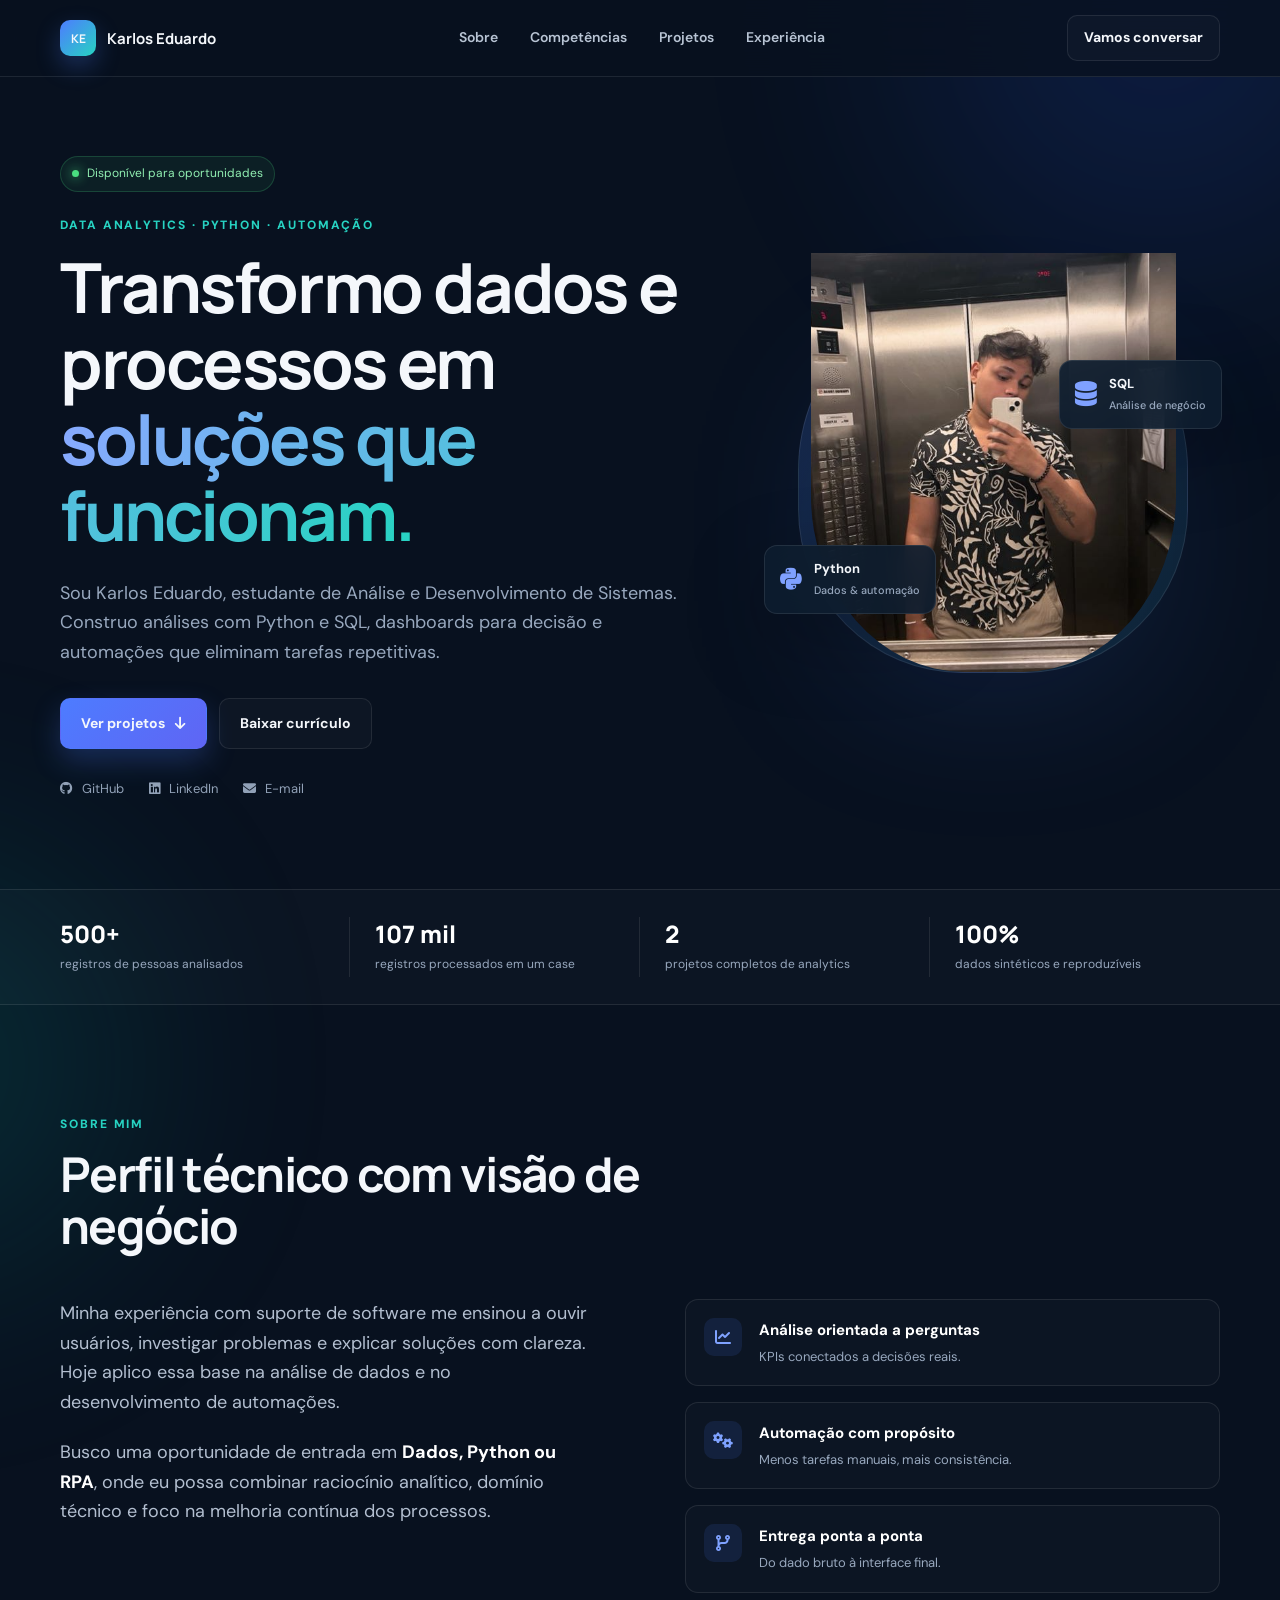
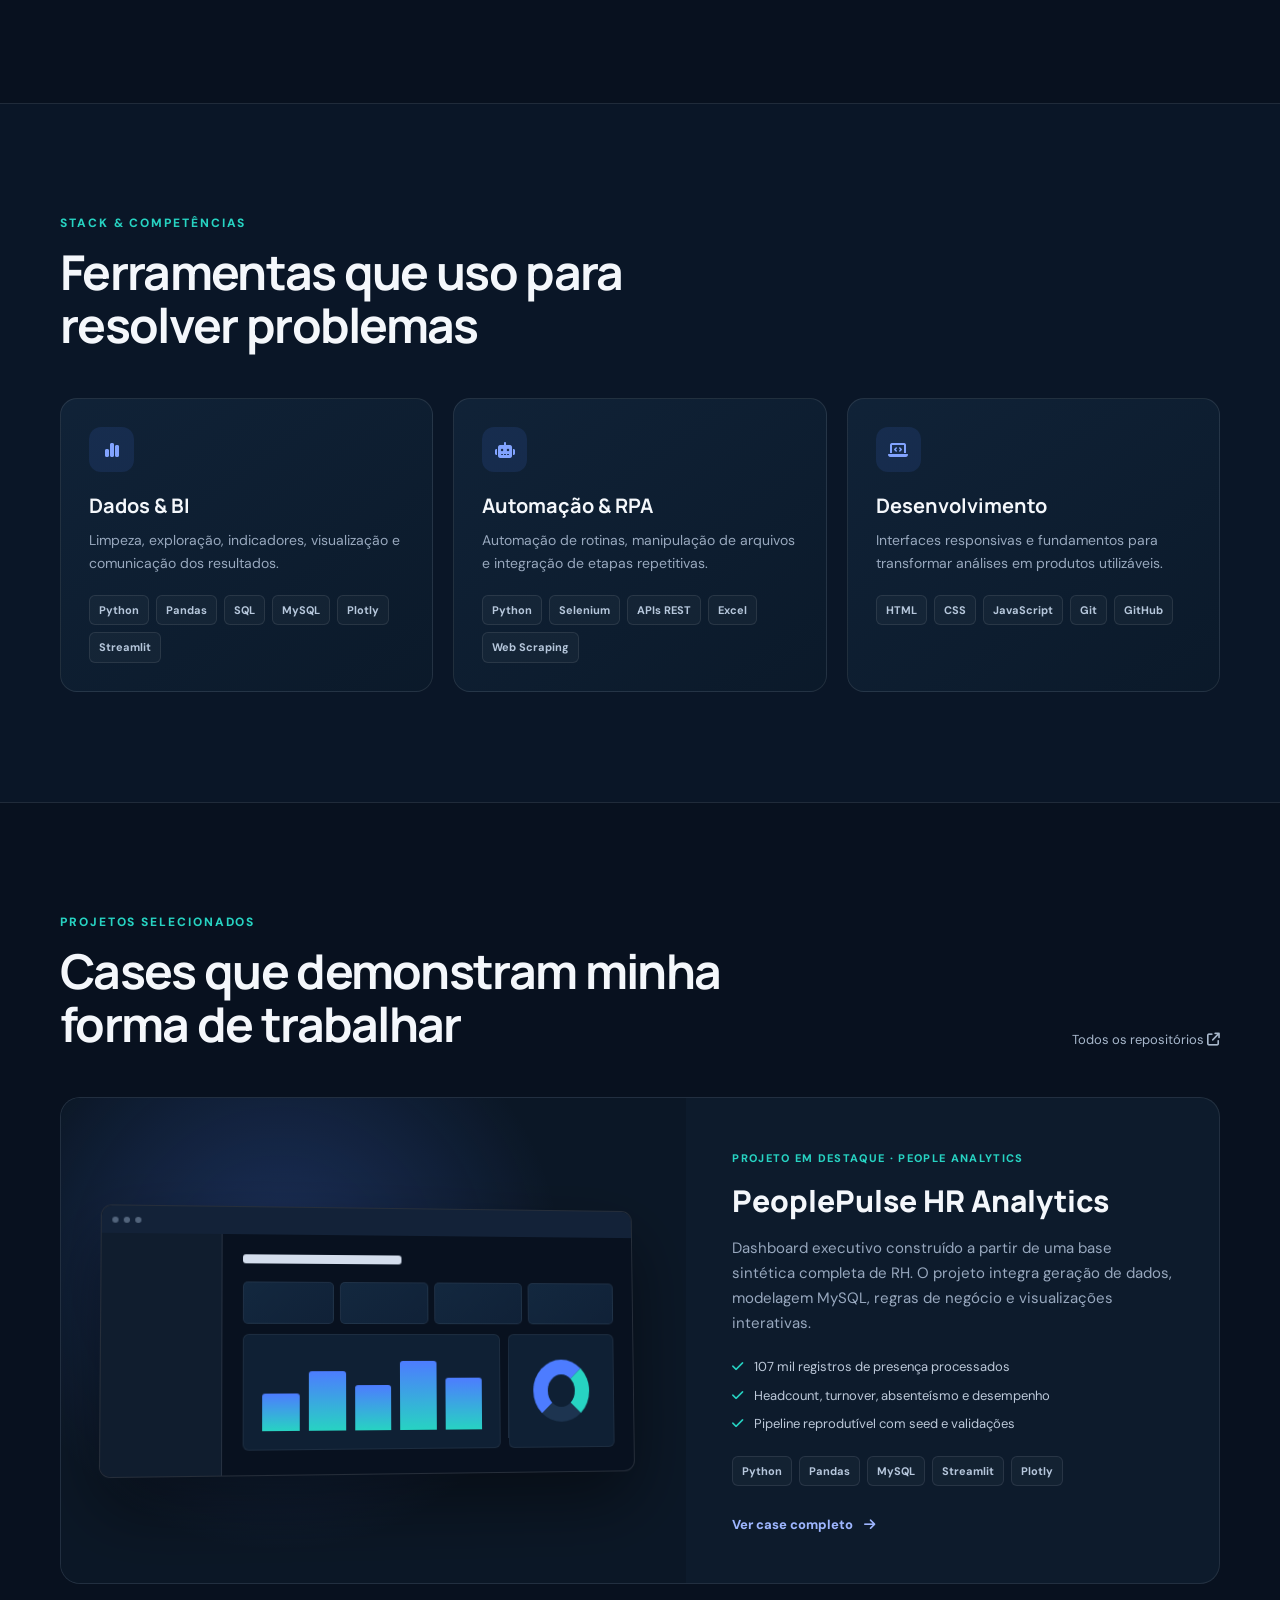
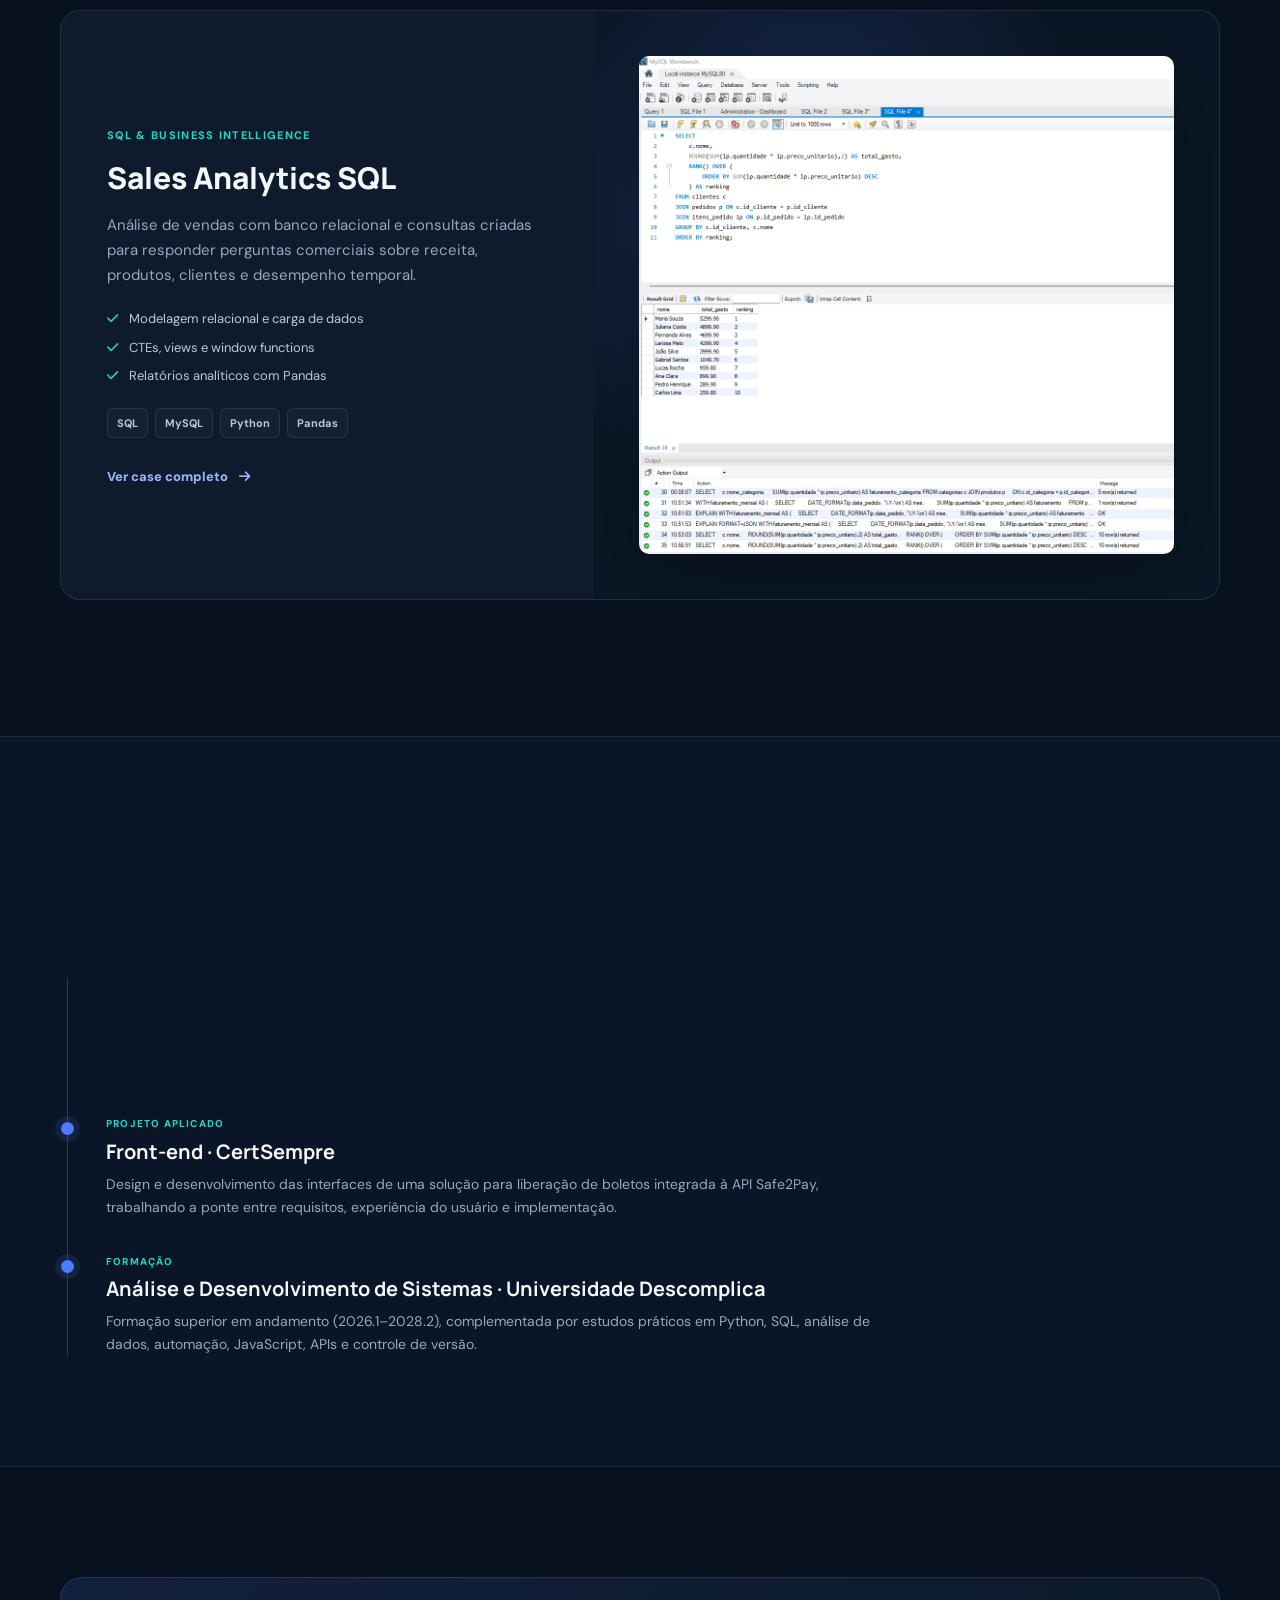
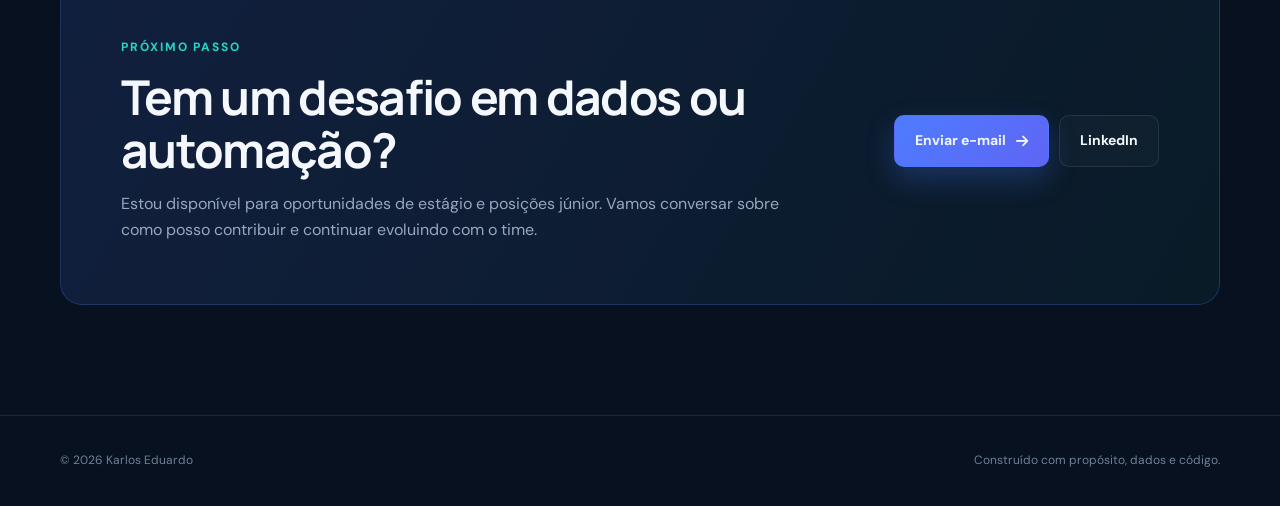
==== commit 2df574c7: "Publish correct resume and education" ====
--- a/index.html
+++ b/index.html
@@ -201,8 +201,8 @@
           <article class="timeline-item reveal">
             <span class="timeline-dot"></span>
             <div class="timeline-meta">Formação</div>
-            <h3>Análise e Desenvolvimento de Sistemas</h3>
-            <p>Formação superior em andamento, complementada por estudos práticos em Python, SQL, análise de dados, automação, JavaScript, APIs e controle de versão.</p>
+            <h3>Análise e Desenvolvimento de Sistemas · Universidade Descomplica</h3>
+            <p>Formação superior em andamento (2026.1–2028.2), complementada por estudos práticos em Python, SQL, análise de dados, automação, JavaScript, APIs e controle de versão.</p>
           </article>
         </div>
       </div>
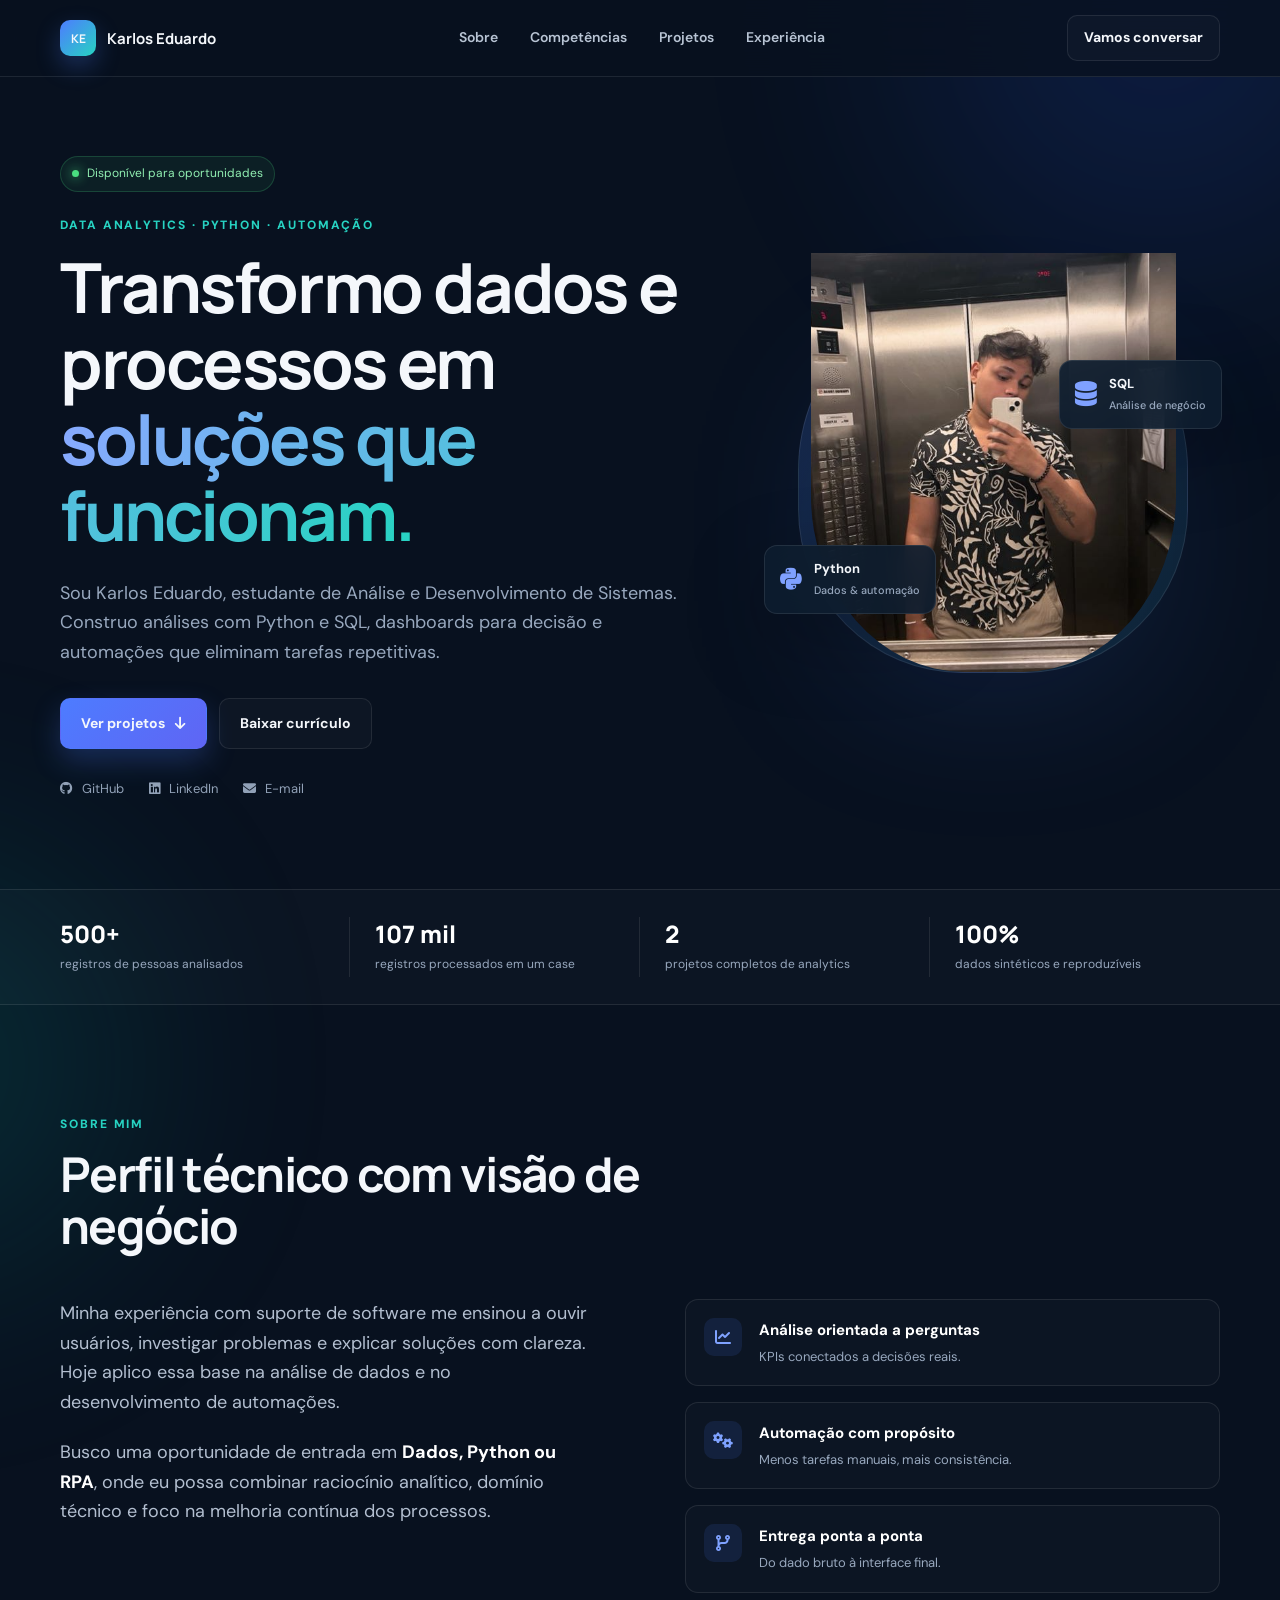
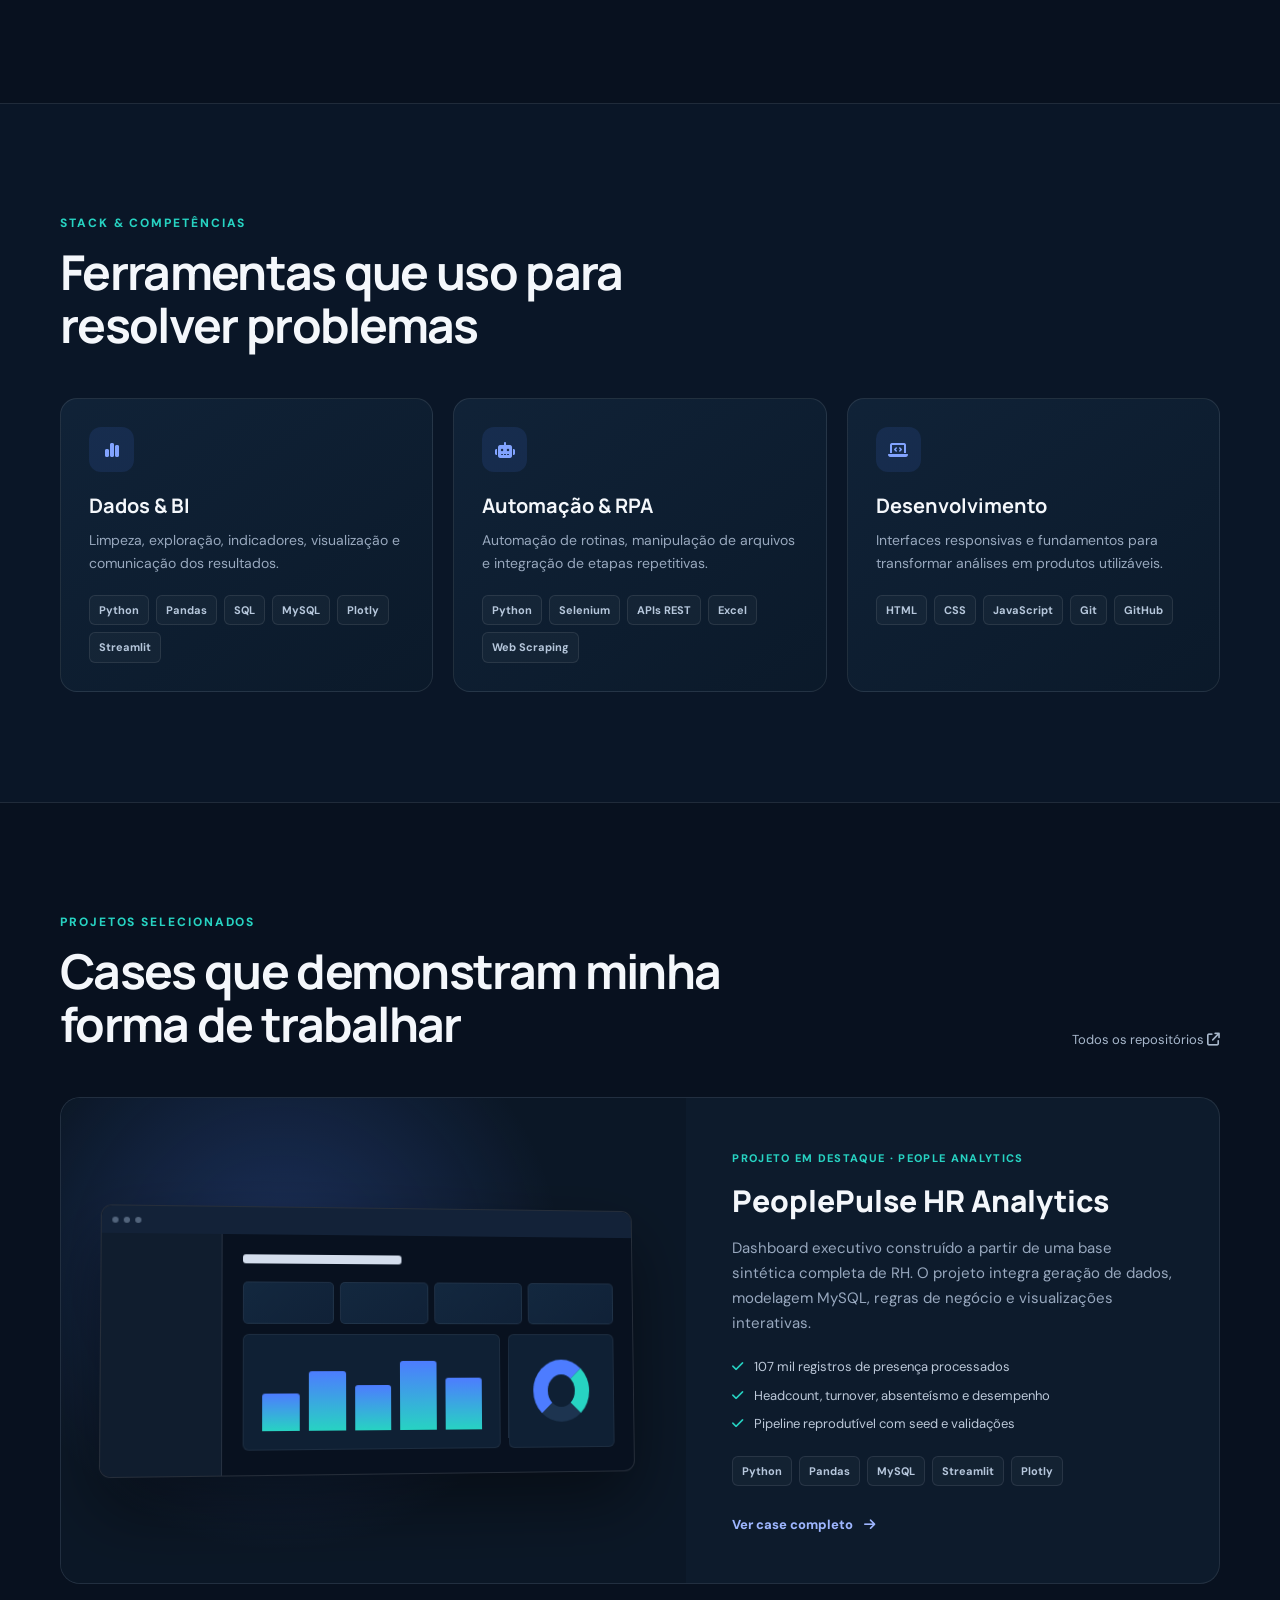
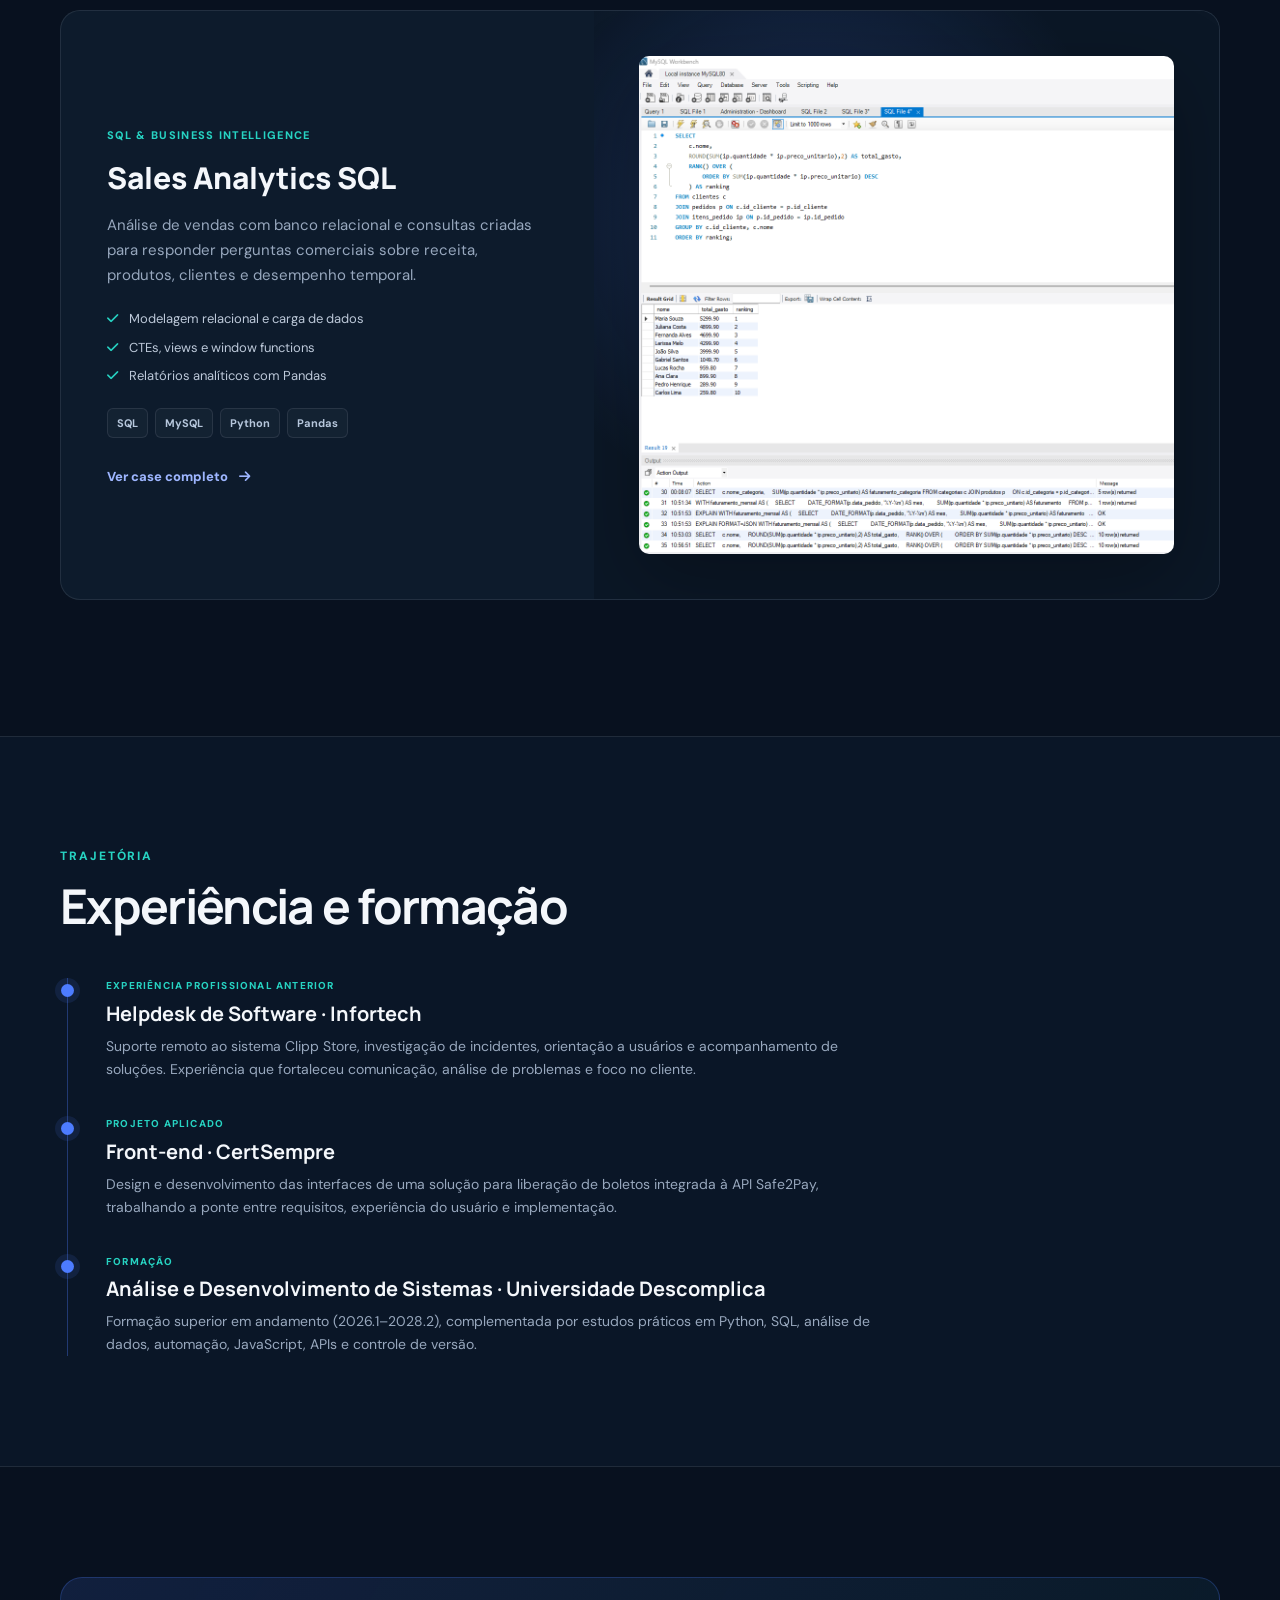
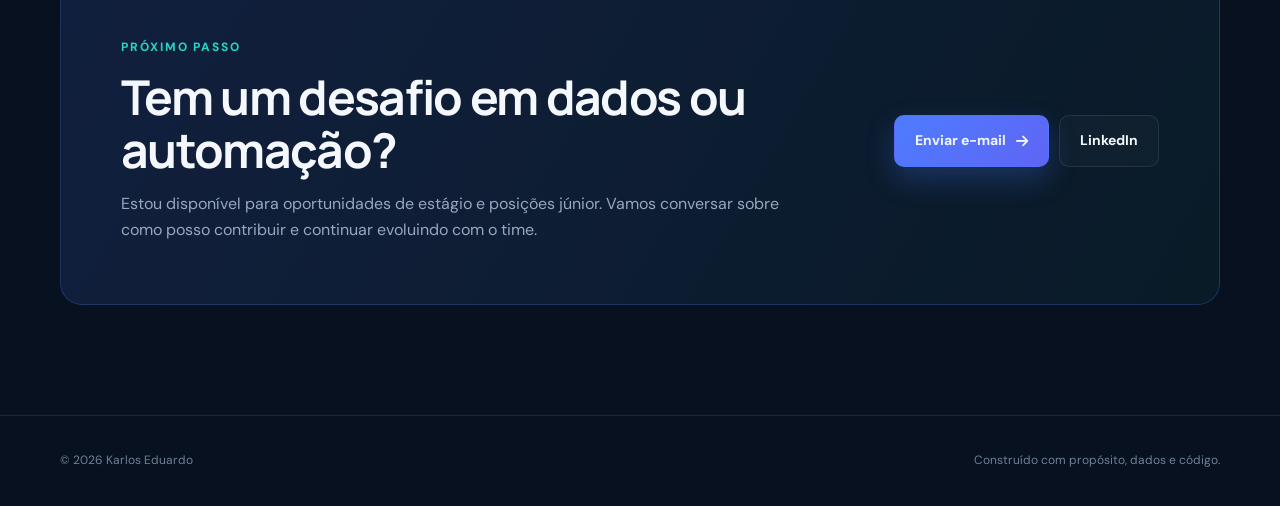
==== commit c2135be5: "Clarify past support experience" ====
--- a/index.html
+++ b/index.html
@@ -188,7 +188,7 @@
         <div class="timeline">
           <article class="timeline-item reveal">
             <span class="timeline-dot"></span>
-            <div class="timeline-meta">Experiência profissional</div>
+            <div class="timeline-meta">Experiência profissional anterior</div>
             <h3>Helpdesk de Software · Infortech</h3>
             <p>Suporte remoto ao sistema Clipp Store, investigação de incidentes, orientação a usuários e acompanhamento de soluções. Experiência que fortaleceu comunicação, análise de problemas e foco no cliente.</p>
           </article>
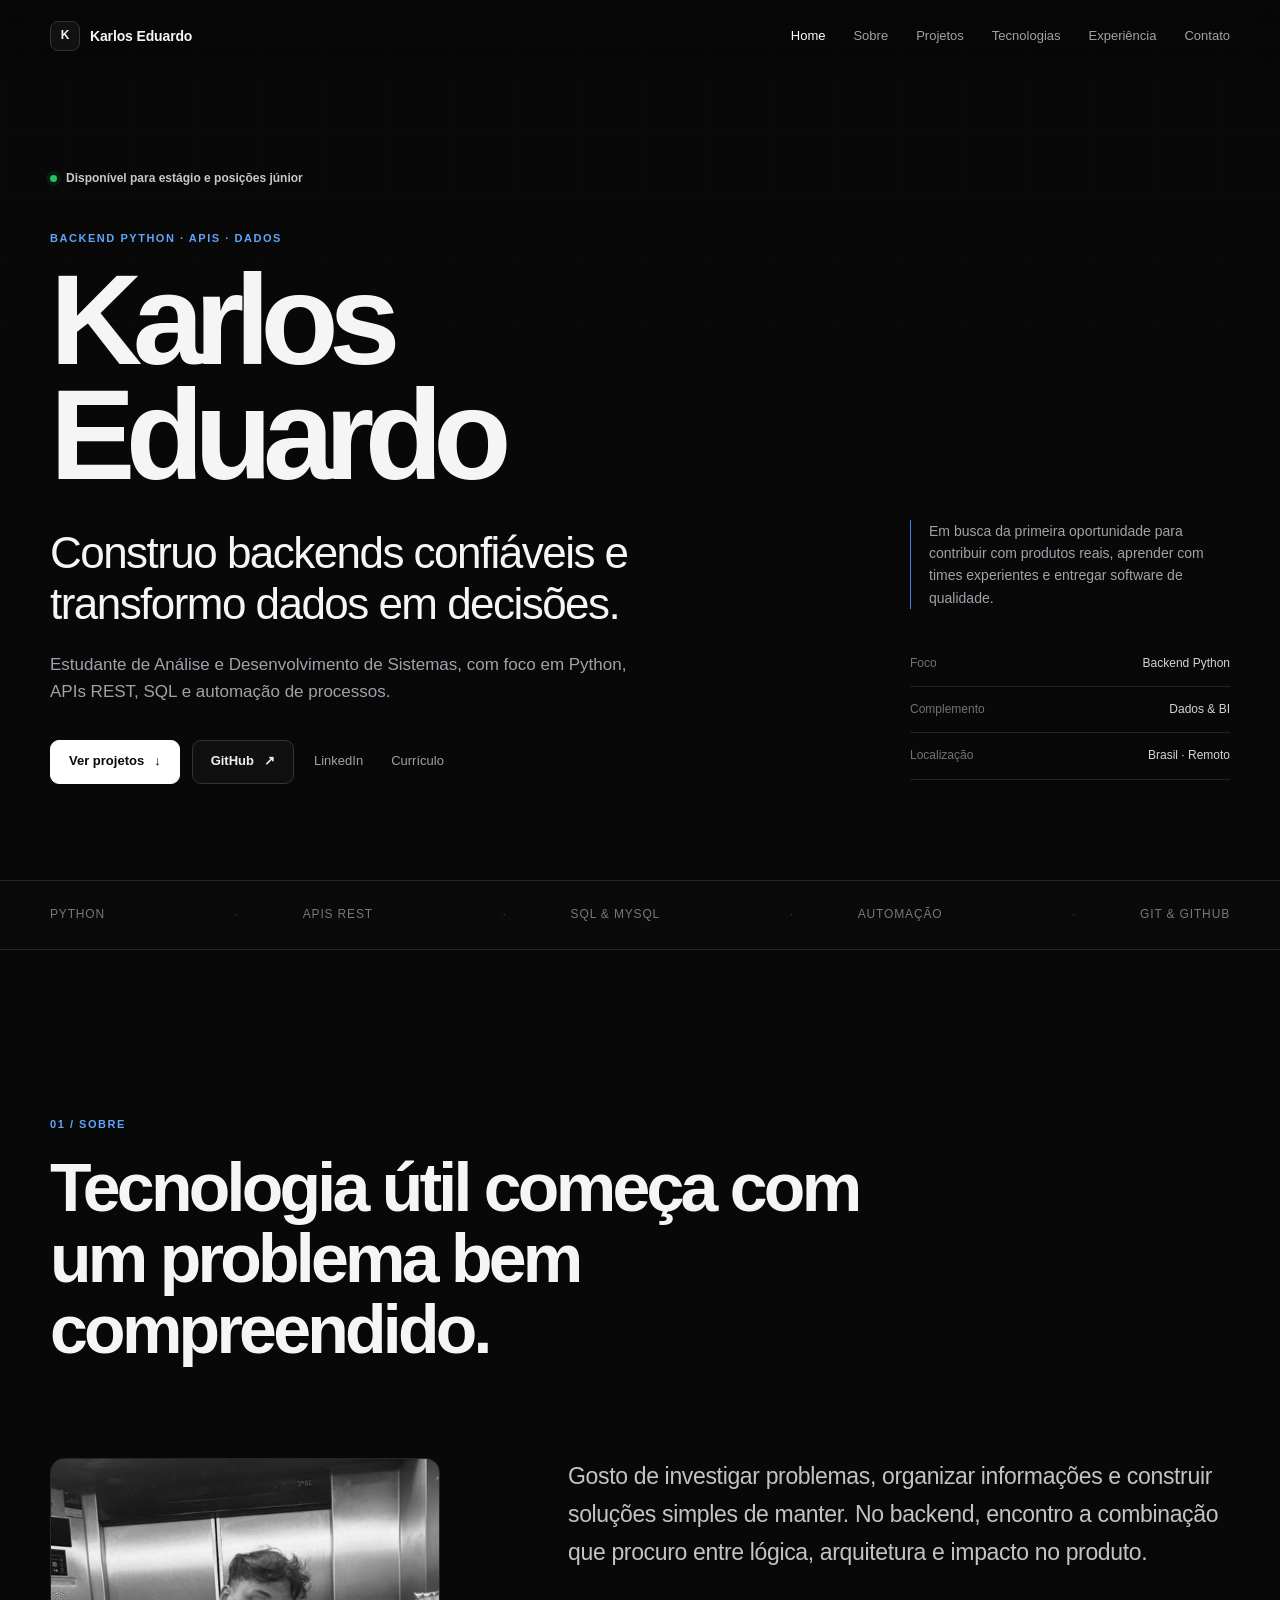
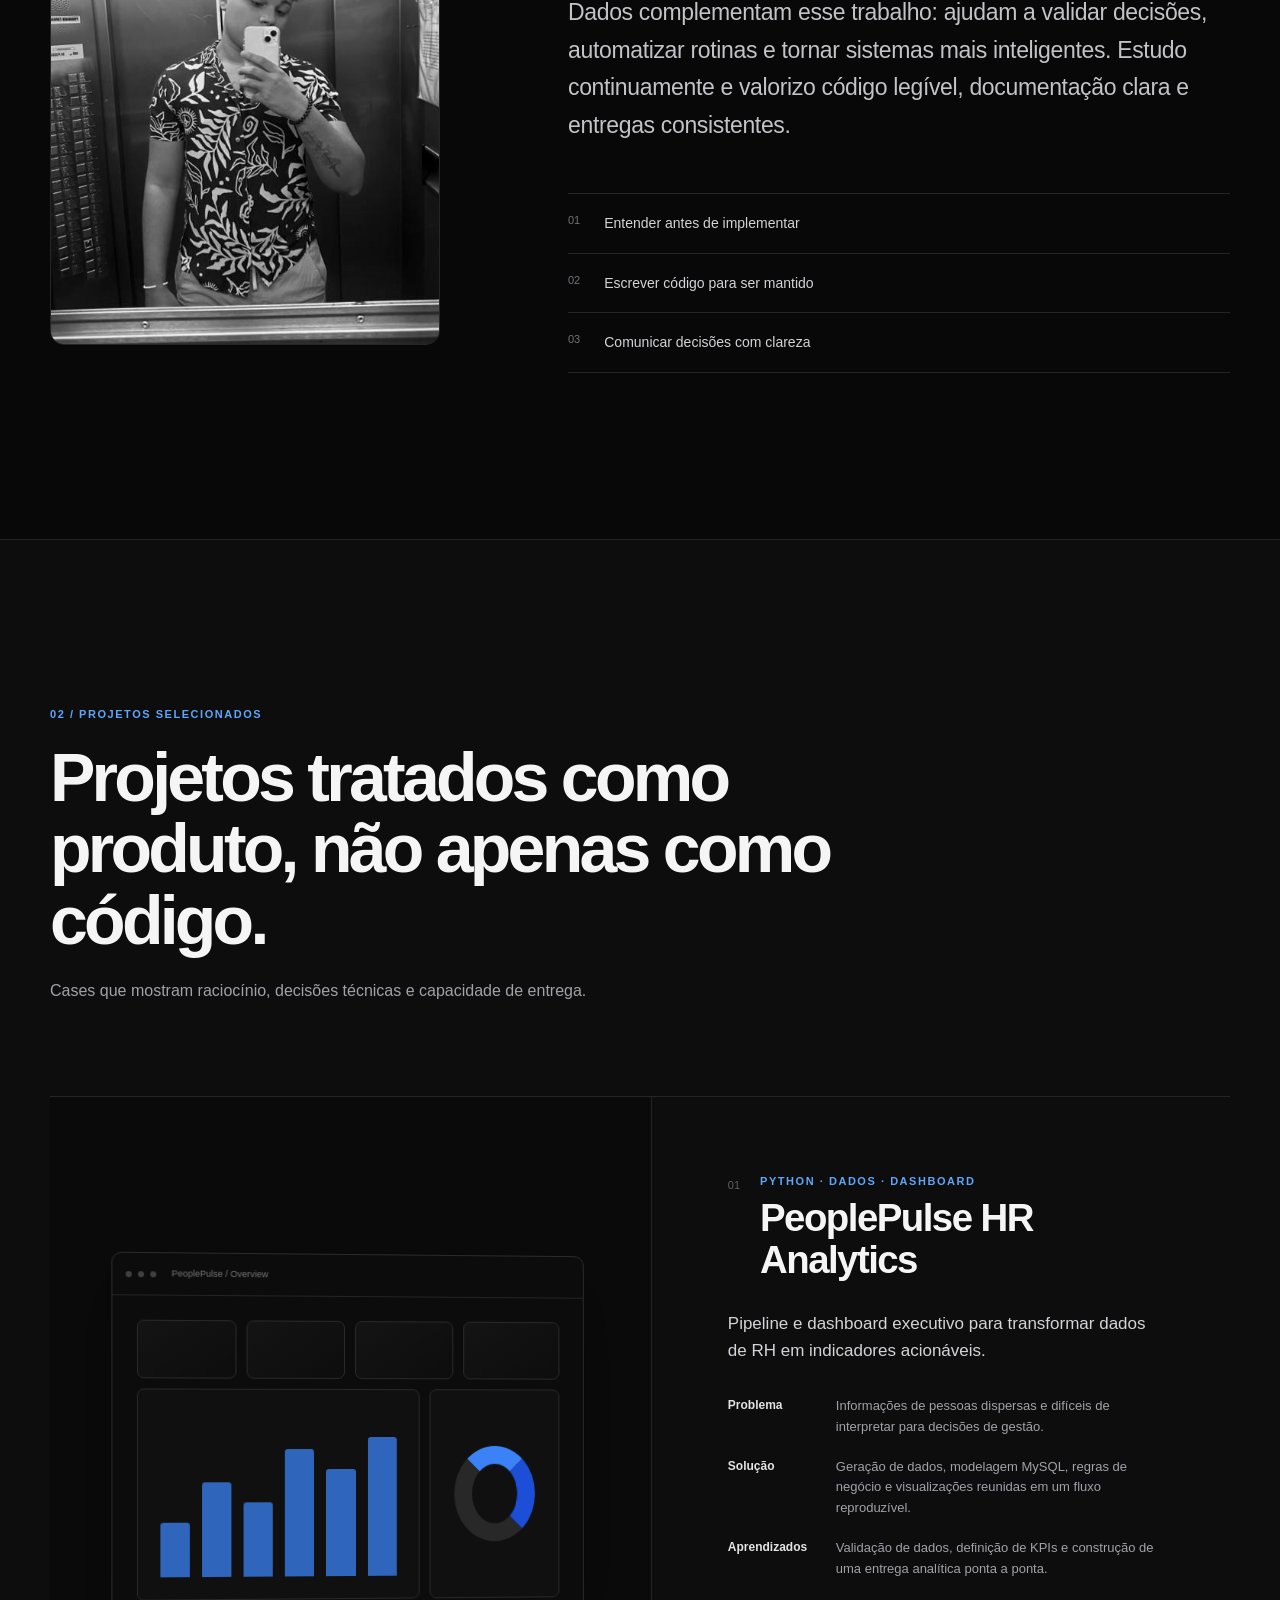
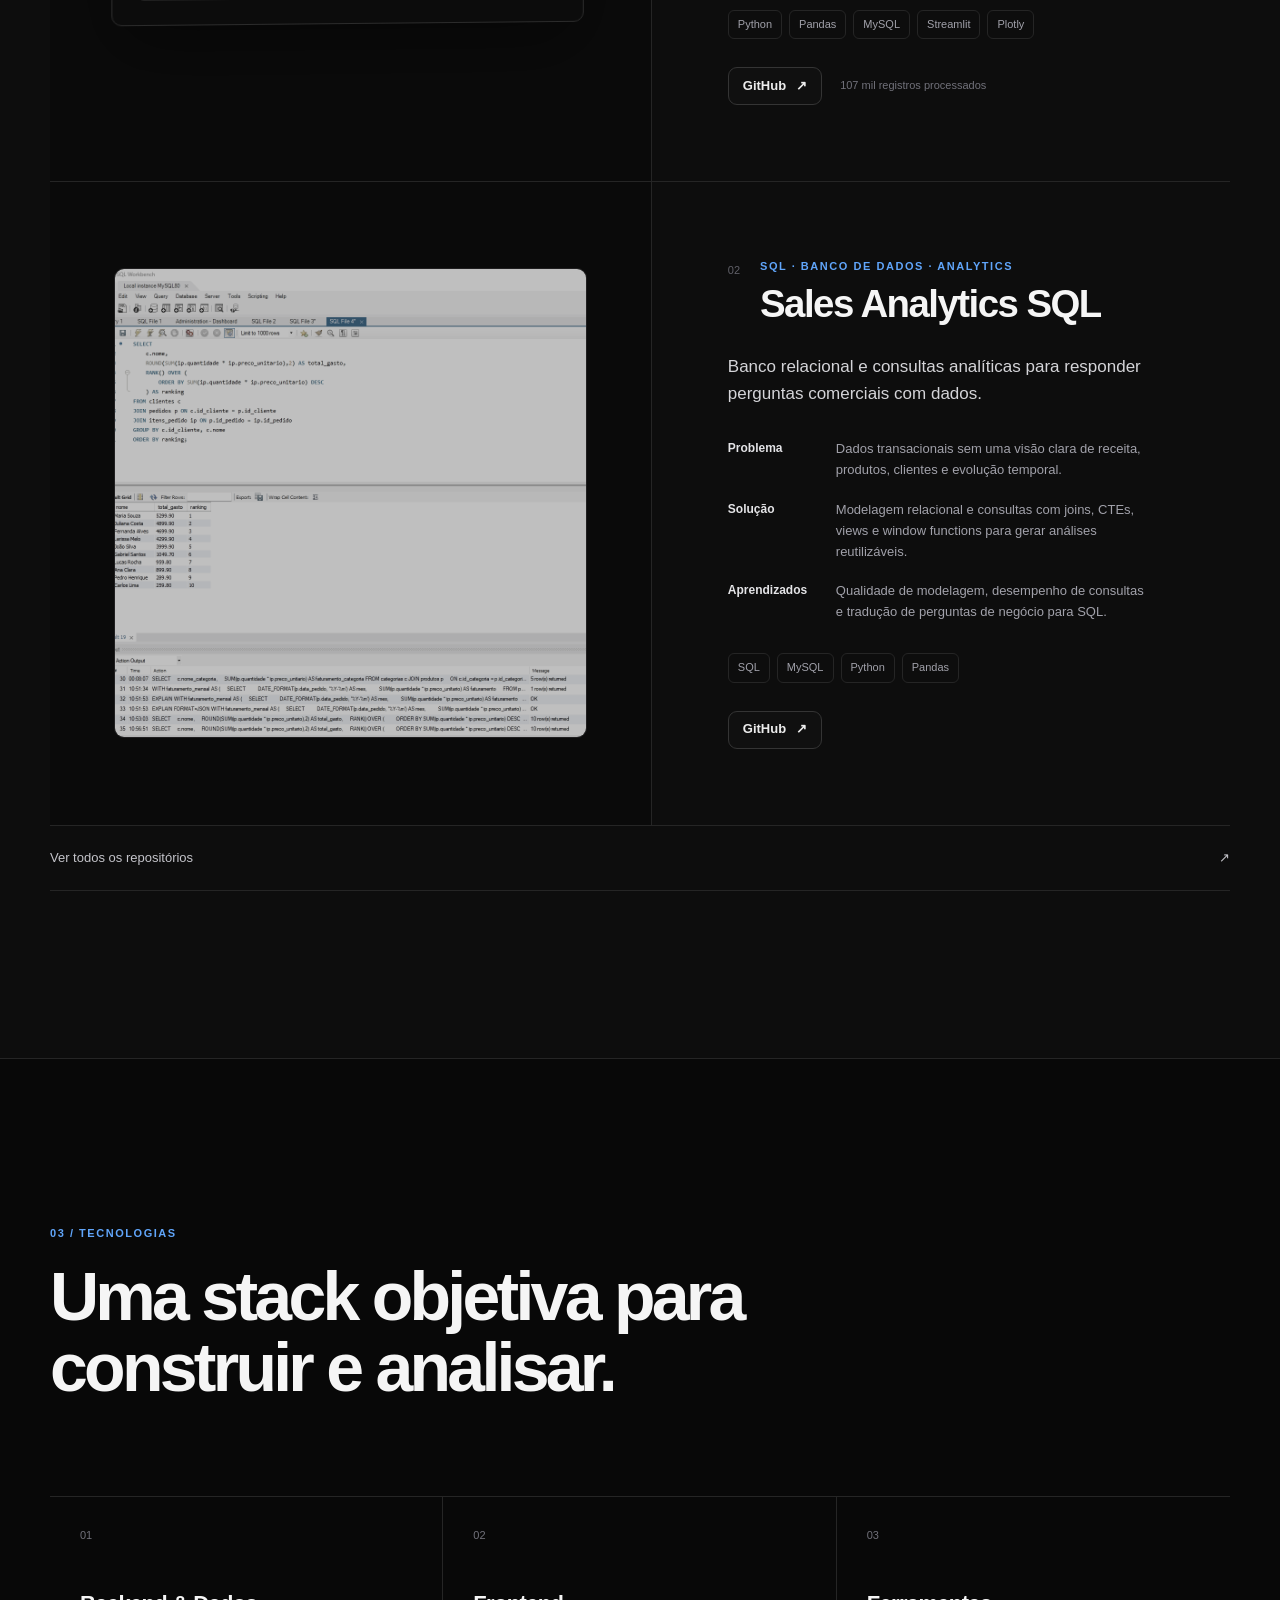
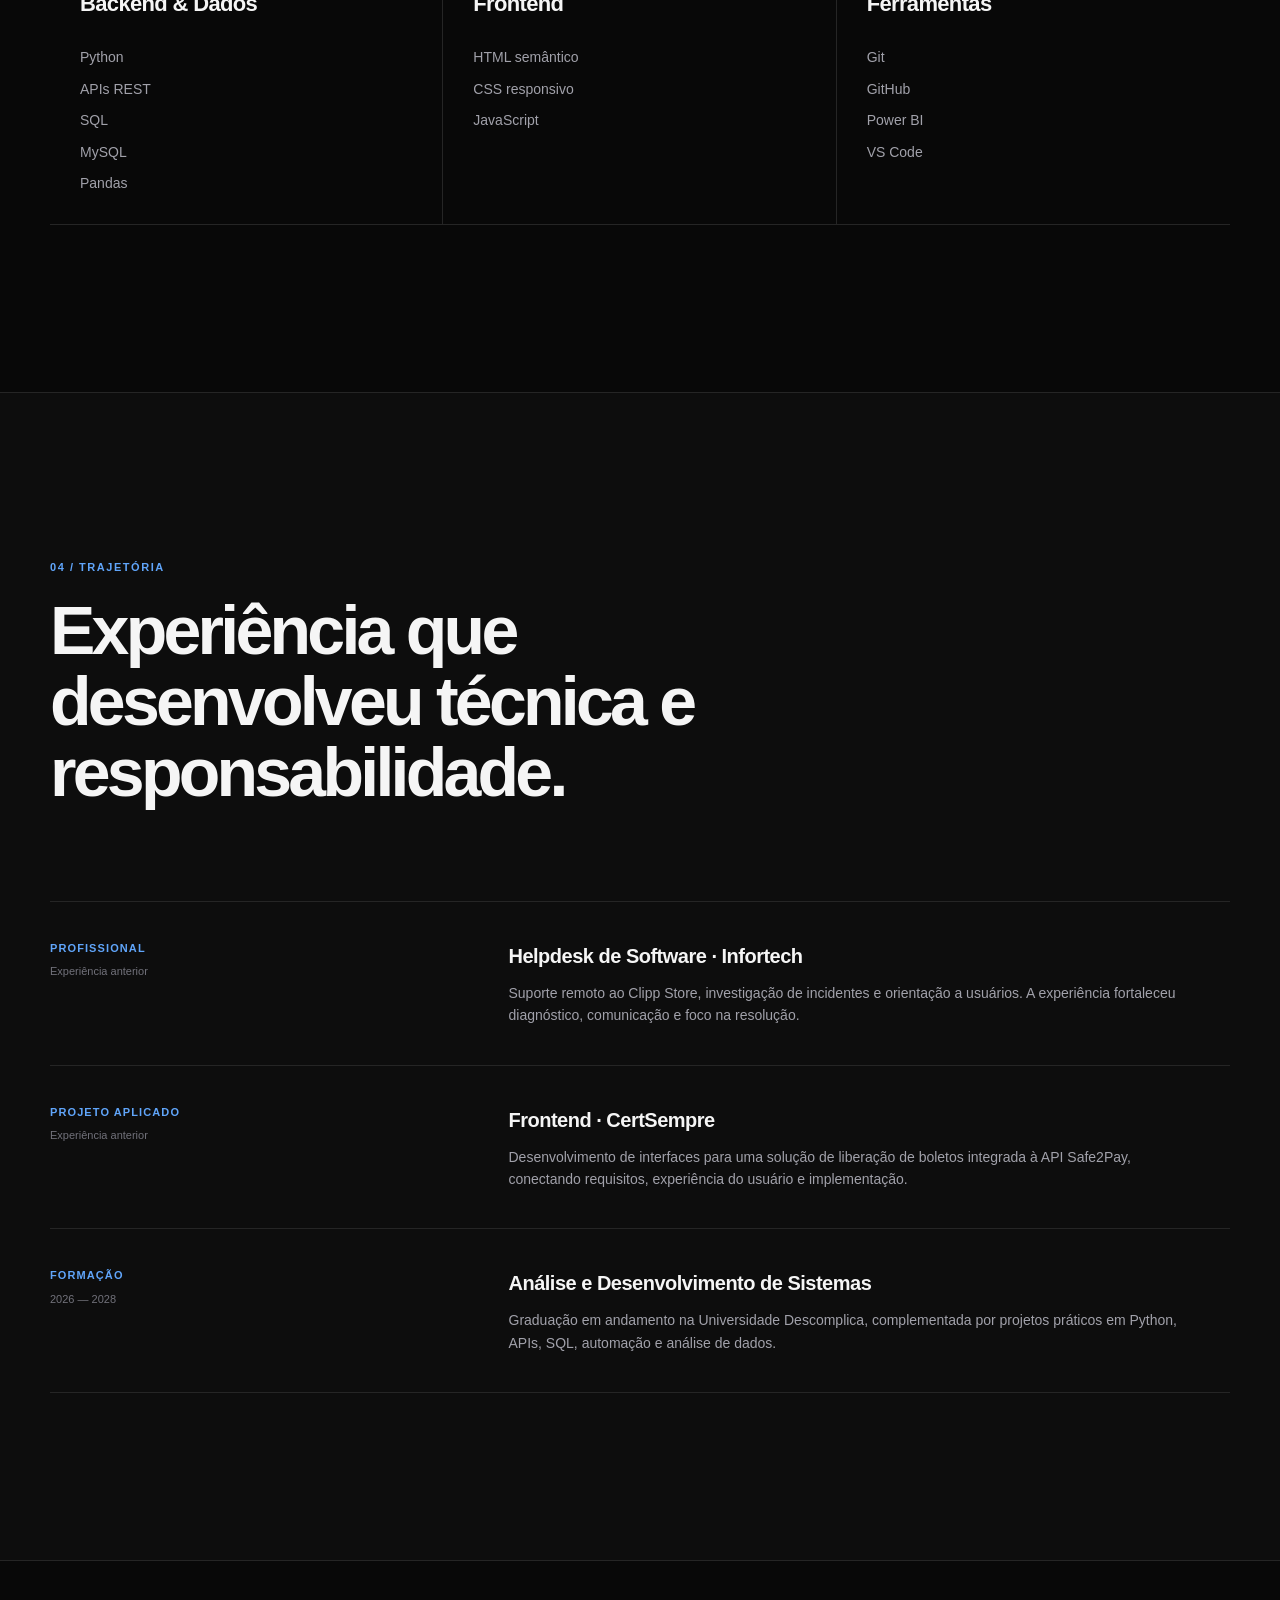
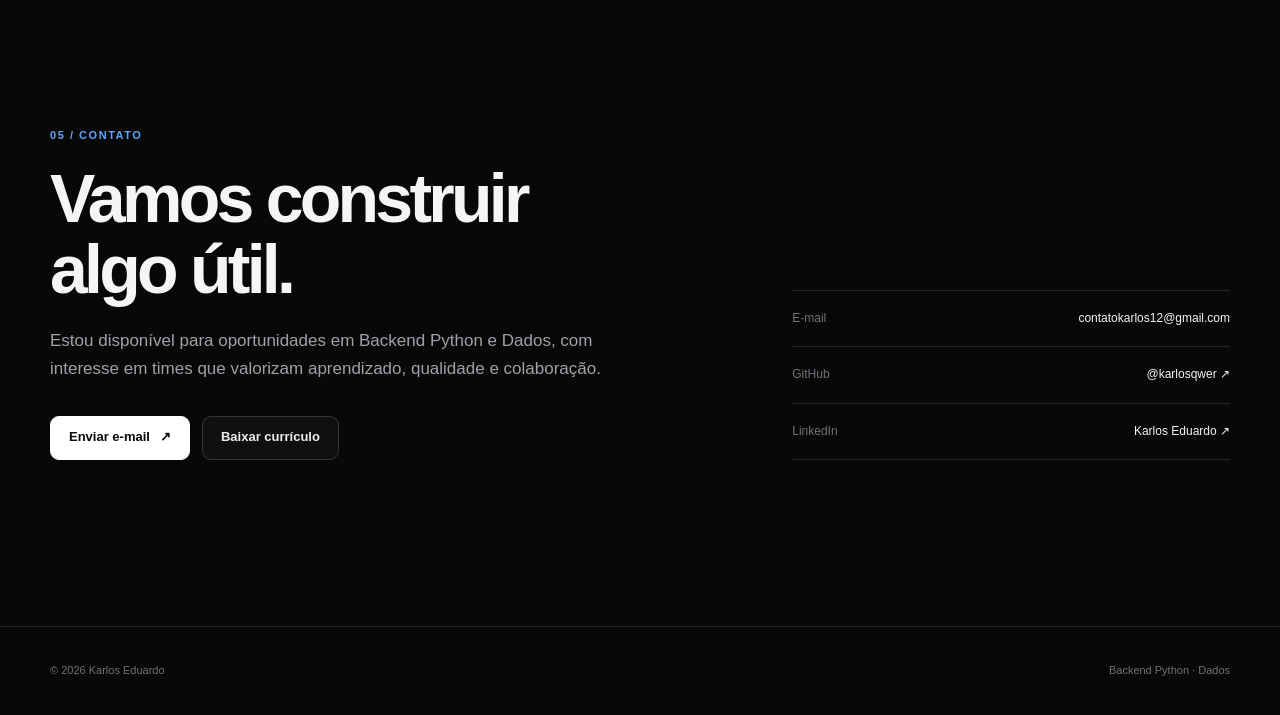
==== commit 4660d4b0: "Redesign portfolio for Backend Python and Data" ====
--- a/index.html
+++ b/index.html
@@ -2,234 +2,273 @@
 <html lang="pt-BR">
 <head>
   <meta charset="utf-8">
-  <meta name="viewport" content="width=device-width,initial-scale=1">
-  <meta name="description" content="Portfólio de Karlos Eduardo — Data Analytics, Python, SQL e automação de processos.">
-  <meta name="theme-color" content="#08111f">
-  <title>Karlos Eduardo | Data Analytics & Python</title>
-  <link rel="preconnect" href="https://fonts.googleapis.com">
-  <link rel="preconnect" href="https://fonts.gstatic.com" crossorigin>
-  <link href="https://fonts.googleapis.com/css2?family=DM+Sans:wght@400;500;600;700&family=Manrope:wght@600;700;800&display=swap" rel="stylesheet">
-  <link rel="stylesheet" href="https://cdnjs.cloudflare.com/ajax/libs/font-awesome/6.6.0/css/all.min.css">
-  <link rel="shortcut icon" href="assets/images/favicon/favicon.ico">
+  <meta name="viewport" content="width=device-width, initial-scale=1">
+  <meta name="description" content="Portfólio de Karlos Eduardo, desenvolvedor Backend Python com foco em APIs, automação, SQL e soluções orientadas por dados.">
+  <meta name="author" content="Karlos Eduardo">
+  <meta name="theme-color" content="#080808">
+  <meta name="color-scheme" content="dark">
+  <meta property="og:type" content="website">
+  <meta property="og:locale" content="pt_BR">
+  <meta property="og:title" content="Karlos Eduardo — Backend Python & Dados">
+  <meta property="og:description" content="Backend Python, APIs e dados transformados em soluções confiáveis.">
+  <meta property="og:image" content="assets/images/imagens_projetos/print-projeto.png">
+  <meta name="twitter:card" content="summary_large_image">
+  <meta name="twitter:title" content="Karlos Eduardo — Backend Python & Dados">
+  <meta name="twitter:description" content="Backend Python, APIs e dados transformados em soluções confiáveis.">
+  <meta name="twitter:image" content="assets/images/imagens_projetos/print-projeto.png">
+  <title>Karlos Eduardo — Backend Python & Dados</title>
+  <link rel="icon" href="assets/images/favicon/favicon.ico">
   <link rel="stylesheet" href="assets/styles/style.css">
+  <script type="application/ld+json">
+    {
+      "@context": "https://schema.org",
+      "@type": "Person",
+      "name": "Karlos Eduardo",
+      "url": "https://github.com/karlosqwer",
+      "email": "mailto:contatokarlos12@gmail.com",
+      "jobTitle": "Desenvolvedor Backend Python",
+      "sameAs": [
+        "https://github.com/karlosqwer",
+        "https://www.linkedin.com/in/karlos-eduardo-414016253/"
+      ],
+      "knowsAbout": ["Python", "APIs REST", "SQL", "MySQL", "Análise de dados", "Power BI"]
+    }
+  </script>
 </head>
 <body>
-  <div class="ambient ambient-one"></div>
-  <div class="ambient ambient-two"></div>
-
-  <header>
-    <nav class="container nav">
-      <a class="brand" href="#inicio" aria-label="Início">
-        <span class="brand-mark">KE</span><span>Karlos Eduardo</span>
+  <a class="skip-link" href="#conteudo">Pular para o conteúdo</a>
+
+  <header class="site-header" data-header>
+    <nav class="nav container" aria-label="Navegação principal">
+      <a class="brand" href="#inicio" aria-label="Karlos Eduardo, início">
+        <span class="brand-symbol" aria-hidden="true">K</span>
+        <span>Karlos Eduardo</span>
       </a>
-      <button class="menu-toggle" aria-label="Abrir menu" aria-expanded="false"><i class="fa-solid fa-bars"></i></button>
-      <div class="nav-links">
+
+      <button class="menu-toggle" type="button" aria-label="Abrir menu" aria-expanded="false" aria-controls="nav-links">
+        <span></span><span></span>
+      </button>
+
+      <div class="nav-links" id="nav-links">
+        <a href="#inicio">Home</a>
         <a href="#sobre">Sobre</a>
-        <a href="#competencias">Competências</a>
         <a href="#projetos">Projetos</a>
+        <a href="#tecnologias">Tecnologias</a>
         <a href="#experiencia">Experiência</a>
-      </div>
-      <a class="button button-small button-outline nav-cta" href="#contato">Vamos conversar</a>
+        <a href="#contato">Contato</a>
+      </div>
     </nav>
   </header>
 
-  <main>
-    <section class="hero container" id="inicio">
-      <div class="hero-copy reveal">
-        <div class="available"><span></span> Disponível para oportunidades</div>
-        <p class="eyebrow">Data Analytics · Python · Automação</p>
-        <h1>Transformo dados e processos em <span>soluções que funcionam.</span></h1>
-        <p class="hero-text">
-          Sou Karlos Eduardo, estudante de Análise e Desenvolvimento de Sistemas.
-          Construo análises com Python e SQL, dashboards para decisão e automações
-          que eliminam tarefas repetitivas.
+  <main id="conteudo">
+    <section class="hero container" id="inicio" aria-labelledby="hero-title">
+      <div class="hero-content reveal">
+        <p class="status"><span aria-hidden="true"></span> Disponível para estágio e posições júnior</p>
+        <p class="kicker">Backend Python · APIs · Dados</p>
+        <h1 id="hero-title">Karlos Eduardo</h1>
+        <p class="hero-statement">Construo backends confiáveis e transformo dados em decisões.</p>
+        <p class="hero-description">
+          Estudante de Análise e Desenvolvimento de Sistemas, com foco em Python,
+          APIs REST, SQL e automação de processos.
         </p>
-        <div class="hero-actions">
-          <a class="button button-primary" href="#projetos">Ver projetos <i class="fa-solid fa-arrow-down"></i></a>
-          <a class="button button-ghost" href="assets/dowloands/Curriculo de Karlos.pdf" download>Baixar currículo</a>
-        </div>
-        <div class="social-row">
-          <a href="https://github.com/karlosqwer" target="_blank" rel="noopener"><i class="fa-brands fa-github"></i> GitHub</a>
-          <a href="https://www.linkedin.com/in/karlos-eduardo-414016253/" target="_blank" rel="noopener"><i class="fa-brands fa-linkedin"></i> LinkedIn</a>
-          <a href="mailto:contatokarlos12@gmail.com"><i class="fa-solid fa-envelope"></i> E-mail</a>
-        </div>
-      </div>
-
-      <div class="hero-visual reveal">
-        <div class="profile-frame">
-          <div class="profile-glow"></div>
-          <img src="assets/images/fotos/imagem-perfil.png" alt="Karlos Eduardo">
-          <div class="floating-card card-python"><i class="fa-brands fa-python"></i><span>Python<br><small>Dados & automação</small></span></div>
-          <div class="floating-card card-sql"><i class="fa-solid fa-database"></i><span>SQL<br><small>Análise de negócio</small></span></div>
-        </div>
-      </div>
-    </section>
-
-    <section class="proof">
-      <div class="container proof-grid">
-        <div><strong>500+</strong><span>registros de pessoas analisados</span></div>
-        <div><strong>107 mil</strong><span>registros processados em um case</span></div>
-        <div><strong>2</strong><span>projetos completos de analytics</span></div>
-        <div><strong>100%</strong><span>dados sintéticos e reproduzíveis</span></div>
-      </div>
-    </section>
-
-    <section class="section container" id="sobre">
-      <div class="section-heading reveal">
-        <p class="eyebrow">Sobre mim</p>
-        <h2>Perfil técnico com visão de negócio</h2>
-      </div>
-      <div class="about-grid">
+        <div class="hero-actions" aria-label="Links principais">
+          <a class="button button-primary" href="#projetos">Ver projetos <span aria-hidden="true">↓</span></a>
+          <a class="button" href="https://github.com/karlosqwer" target="_blank" rel="noopener noreferrer">GitHub <span aria-hidden="true">↗</span></a>
+          <a class="text-action" href="https://www.linkedin.com/in/karlos-eduardo-414016253/" target="_blank" rel="noopener noreferrer">LinkedIn</a>
+          <a class="text-action" href="assets/dowloands/Curriculo de Karlos.pdf" download>Currículo</a>
+        </div>
+      </div>
+      <aside class="hero-note reveal" aria-label="Resumo profissional">
+        <p>Em busca da primeira oportunidade para contribuir com produtos reais, aprender com times experientes e entregar software de qualidade.</p>
+        <dl>
+          <div><dt>Foco</dt><dd>Backend Python</dd></div>
+          <div><dt>Complemento</dt><dd>Dados & BI</dd></div>
+          <div><dt>Localização</dt><dd>Brasil · Remoto</dd></div>
+        </dl>
+      </aside>
+    </section>
+
+    <section class="signal-strip" aria-label="Principais competências">
+      <div class="container signal-list">
+        <span>Python</span>
+        <span>APIs REST</span>
+        <span>SQL & MySQL</span>
+        <span>Automação</span>
+        <span>Git & GitHub</span>
+      </div>
+    </section>
+
+    <section class="section container" id="sobre" aria-labelledby="about-title">
+      <div class="section-intro reveal">
+        <p class="section-index">01 / Sobre</p>
+        <h2 id="about-title">Tecnologia útil começa com um problema bem compreendido.</h2>
+      </div>
+      <div class="about-layout">
+        <figure class="portrait reveal">
+          <img src="assets/images/fotos/imagem-perfil.png" alt="Retrato de Karlos Eduardo" width="638" height="636" loading="lazy" decoding="async">
+        </figure>
         <div class="about-copy reveal">
           <p>
-            Minha experiência com suporte de software me ensinou a ouvir usuários,
-            investigar problemas e explicar soluções com clareza. Hoje aplico essa
-            base na análise de dados e no desenvolvimento de automações.
+            Gosto de investigar problemas, organizar informações e construir soluções
+            simples de manter. No backend, encontro a combinação que procuro entre
+            lógica, arquitetura e impacto no produto.
           </p>
           <p>
-            Busco uma oportunidade de entrada em <strong>Dados, Python ou RPA</strong>,
-            onde eu possa combinar raciocínio analítico, domínio técnico e foco na
-            melhoria contínua dos processos.
+            Dados complementam esse trabalho: ajudam a validar decisões, automatizar
+            rotinas e tornar sistemas mais inteligentes. Estudo continuamente e
+            valorizo código legível, documentação clara e entregas consistentes.
           </p>
-        </div>
-        <div class="value-list reveal">
-          <div><i class="fa-solid fa-chart-line"></i><span><strong>Análise orientada a perguntas</strong>KPIs conectados a decisões reais.</span></div>
-          <div><i class="fa-solid fa-gears"></i><span><strong>Automação com propósito</strong>Menos tarefas manuais, mais consistência.</span></div>
-          <div><i class="fa-solid fa-code-branch"></i><span><strong>Entrega ponta a ponta</strong>Do dado bruto à interface final.</span></div>
-        </div>
-      </div>
-    </section>
-
-    <section class="section section-dark" id="competencias">
+          <ul class="principles" aria-label="Princípios de trabalho">
+            <li><span>01</span> Entender antes de implementar</li>
+            <li><span>02</span> Escrever código para ser mantido</li>
+            <li><span>03</span> Comunicar decisões com clareza</li>
+          </ul>
+        </div>
+      </div>
+    </section>
+
+    <section class="section projects-section" id="projetos" aria-labelledby="projects-title">
       <div class="container">
-        <div class="section-heading reveal">
-          <p class="eyebrow">Stack & competências</p>
-          <h2>Ferramentas que uso para resolver problemas</h2>
-        </div>
-        <div class="skills-grid">
-          <article class="skill-card reveal">
-            <span class="skill-icon"><i class="fa-solid fa-chart-simple"></i></span>
-            <h3>Dados & BI</h3>
-            <p>Limpeza, exploração, indicadores, visualização e comunicação dos resultados.</p>
-            <div class="tags"><span>Python</span><span>Pandas</span><span>SQL</span><span>MySQL</span><span>Plotly</span><span>Streamlit</span></div>
-          </article>
-          <article class="skill-card reveal">
-            <span class="skill-icon"><i class="fa-solid fa-robot"></i></span>
-            <h3>Automação & RPA</h3>
-            <p>Automação de rotinas, manipulação de arquivos e integração de etapas repetitivas.</p>
-            <div class="tags"><span>Python</span><span>Selenium</span><span>APIs REST</span><span>Excel</span><span>Web Scraping</span></div>
-          </article>
-          <article class="skill-card reveal">
-            <span class="skill-icon"><i class="fa-solid fa-laptop-code"></i></span>
-            <h3>Desenvolvimento</h3>
-            <p>Interfaces responsivas e fundamentos para transformar análises em produtos utilizáveis.</p>
-            <div class="tags"><span>HTML</span><span>CSS</span><span>JavaScript</span><span>Git</span><span>GitHub</span></div>
-          </article>
-        </div>
-      </div>
-    </section>
-
-    <section class="section container" id="projetos">
-      <div class="section-heading split-heading reveal">
-        <div><p class="eyebrow">Projetos selecionados</p><h2>Cases que demonstram minha forma de trabalhar</h2></div>
-        <a href="https://github.com/karlosqwer?tab=repositories" target="_blank" rel="noopener">Todos os repositórios <i class="fa-solid fa-arrow-up-right-from-square"></i></a>
-      </div>
-
-      <article class="featured-project reveal">
-        <div class="project-visual peoplepulse">
-          <div class="mock-window">
-            <div class="mock-top"><span></span><span></span><span></span></div>
-            <div class="mock-body">
-              <div class="mock-sidebar"></div>
-              <div class="mock-content">
-                <div class="mock-title"></div>
-                <div class="mock-kpis"><i></i><i></i><i></i><i></i></div>
-                <div class="mock-charts"><div class="bars"><b></b><b></b><b></b><b></b><b></b></div><div class="donut"></div></div>
+        <div class="section-intro reveal">
+          <p class="section-index">02 / Projetos selecionados</p>
+          <h2 id="projects-title">Projetos tratados como produto, não apenas como código.</h2>
+          <p>Cases que mostram raciocínio, decisões técnicas e capacidade de entrega.</p>
+        </div>
+
+        <article class="case reveal">
+          <div class="case-visual case-dashboard" aria-label="Prévia visual do dashboard PeoplePulse">
+            <div class="dashboard-shell">
+              <div class="dashboard-top"><span></span><span></span><span></span><strong>PeoplePulse / Overview</strong></div>
+              <div class="dashboard-body">
+                <div class="dashboard-kpis"><i></i><i></i><i></i><i></i></div>
+                <div class="dashboard-grid">
+                  <div class="chart-bars"><b></b><b></b><b></b><b></b><b></b><b></b></div>
+                  <div class="chart-ring"></div>
+                </div>
               </div>
             </div>
           </div>
-        </div>
-        <div class="project-copy">
-          <span class="project-label">Projeto em destaque · People Analytics</span>
-          <h3>PeoplePulse HR Analytics</h3>
-          <p>Dashboard executivo construído a partir de uma base sintética completa de RH. O projeto integra geração de dados, modelagem MySQL, regras de negócio e visualizações interativas.</p>
-          <ul>
-            <li><i class="fa-solid fa-check"></i> 107 mil registros de presença processados</li>
-            <li><i class="fa-solid fa-check"></i> Headcount, turnover, absenteísmo e desempenho</li>
-            <li><i class="fa-solid fa-check"></i> Pipeline reprodutível com seed e validações</li>
-          </ul>
-          <div class="tags"><span>Python</span><span>Pandas</span><span>MySQL</span><span>Streamlit</span><span>Plotly</span></div>
-          <div class="project-actions"><a class="text-link" href="https://github.com/karlosqwer/hr-analytics" target="_blank" rel="noopener">Ver case completo <i class="fa-solid fa-arrow-right"></i></a></div>
-        </div>
-      </article>
-
-      <article class="featured-project reverse reveal">
-        <div class="project-visual sales">
-          <img src="assets/images/imagens_projetos/sales-analytics.png" alt="Consultas do projeto Sales Analytics">
-        </div>
-        <div class="project-copy">
-          <span class="project-label">SQL & Business Intelligence</span>
-          <h3>Sales Analytics SQL</h3>
-          <p>Análise de vendas com banco relacional e consultas criadas para responder perguntas comerciais sobre receita, produtos, clientes e desempenho temporal.</p>
-          <ul>
-            <li><i class="fa-solid fa-check"></i> Modelagem relacional e carga de dados</li>
-            <li><i class="fa-solid fa-check"></i> CTEs, views e window functions</li>
-            <li><i class="fa-solid fa-check"></i> Relatórios analíticos com Pandas</li>
-          </ul>
-          <div class="tags"><span>SQL</span><span>MySQL</span><span>Python</span><span>Pandas</span></div>
-          <div class="project-actions"><a class="text-link" href="https://github.com/karlosqwer/sales-analytics-sql" target="_blank" rel="noopener">Ver case completo <i class="fa-solid fa-arrow-right"></i></a></div>
-        </div>
-      </article>
-    </section>
-
-    <section class="section section-dark" id="experiencia">
+          <div class="case-content">
+            <div class="case-heading">
+              <span class="case-number">01</span>
+              <div><p class="case-type">Python · Dados · Dashboard</p><h3>PeoplePulse HR Analytics</h3></div>
+            </div>
+            <p class="case-summary">Pipeline e dashboard executivo para transformar dados de RH em indicadores acionáveis.</p>
+            <div class="case-details">
+              <div><h4>Problema</h4><p>Informações de pessoas dispersas e difíceis de interpretar para decisões de gestão.</p></div>
+              <div><h4>Solução</h4><p>Geração de dados, modelagem MySQL, regras de negócio e visualizações reunidas em um fluxo reproduzível.</p></div>
+              <div><h4>Aprendizados</h4><p>Validação de dados, definição de KPIs e construção de uma entrega analítica ponta a ponta.</p></div>
+            </div>
+            <ul class="tech-list" aria-label="Tecnologias do PeoplePulse">
+              <li>Python</li><li>Pandas</li><li>MySQL</li><li>Streamlit</li><li>Plotly</li>
+            </ul>
+            <div class="case-actions">
+              <a class="button button-small" href="https://github.com/karlosqwer/hr-analytics" target="_blank" rel="noopener noreferrer">GitHub <span aria-hidden="true">↗</span></a>
+              <span class="case-metric">107 mil registros processados</span>
+            </div>
+          </div>
+        </article>
+
+        <article class="case reveal">
+          <div class="case-visual">
+            <img src="assets/images/imagens_projetos/sales-analytics.png" alt="Consulta SQL com ranking de clientes no MySQL Workbench" width="1108" height="998" loading="lazy" decoding="async">
+          </div>
+          <div class="case-content">
+            <div class="case-heading">
+              <span class="case-number">02</span>
+              <div><p class="case-type">SQL · Banco de dados · Analytics</p><h3>Sales Analytics SQL</h3></div>
+            </div>
+            <p class="case-summary">Banco relacional e consultas analíticas para responder perguntas comerciais com dados.</p>
+            <div class="case-details">
+              <div><h4>Problema</h4><p>Dados transacionais sem uma visão clara de receita, produtos, clientes e evolução temporal.</p></div>
+              <div><h4>Solução</h4><p>Modelagem relacional e consultas com joins, CTEs, views e window functions para gerar análises reutilizáveis.</p></div>
+              <div><h4>Aprendizados</h4><p>Qualidade de modelagem, desempenho de consultas e tradução de perguntas de negócio para SQL.</p></div>
+            </div>
+            <ul class="tech-list" aria-label="Tecnologias do Sales Analytics">
+              <li>SQL</li><li>MySQL</li><li>Python</li><li>Pandas</li>
+            </ul>
+            <div class="case-actions">
+              <a class="button button-small" href="https://github.com/karlosqwer/sales-analytics-sql" target="_blank" rel="noopener noreferrer">GitHub <span aria-hidden="true">↗</span></a>
+            </div>
+          </div>
+        </article>
+
+        <a class="all-projects reveal" href="https://github.com/karlosqwer?tab=repositories" target="_blank" rel="noopener noreferrer">
+          Ver todos os repositórios <span aria-hidden="true">↗</span>
+        </a>
+      </div>
+    </section>
+
+    <section class="section container" id="tecnologias" aria-labelledby="stack-title">
+      <div class="section-intro reveal">
+        <p class="section-index">03 / Tecnologias</p>
+        <h2 id="stack-title">Uma stack objetiva para construir e analisar.</h2>
+      </div>
+      <div class="stack-grid">
+        <article class="stack-group reveal">
+          <p>01</p><h3>Backend & Dados</h3>
+          <ul><li>Python</li><li>APIs REST</li><li>SQL</li><li>MySQL</li><li>Pandas</li></ul>
+        </article>
+        <article class="stack-group reveal">
+          <p>02</p><h3>Frontend</h3>
+          <ul><li>HTML semântico</li><li>CSS responsivo</li><li>JavaScript</li></ul>
+        </article>
+        <article class="stack-group reveal">
+          <p>03</p><h3>Ferramentas</h3>
+          <ul><li>Git</li><li>GitHub</li><li>Power BI</li><li>VS Code</li></ul>
+        </article>
+      </div>
+    </section>
+
+    <section class="section experience-section" id="experiencia" aria-labelledby="experience-title">
       <div class="container">
-        <div class="section-heading reveal"><p class="eyebrow">Trajetória</p><h2>Experiência e formação</h2></div>
+        <div class="section-intro reveal">
+          <p class="section-index">04 / Trajetória</p>
+          <h2 id="experience-title">Experiência que desenvolveu técnica e responsabilidade.</h2>
+        </div>
         <div class="timeline">
           <article class="timeline-item reveal">
-            <span class="timeline-dot"></span>
-            <div class="timeline-meta">Experiência profissional anterior</div>
-            <h3>Helpdesk de Software · Infortech</h3>
-            <p>Suporte remoto ao sistema Clipp Store, investigação de incidentes, orientação a usuários e acompanhamento de soluções. Experiência que fortaleceu comunicação, análise de problemas e foco no cliente.</p>
+            <div class="timeline-meta"><span>Profissional</span><time>Experiência anterior</time></div>
+            <div><h3>Helpdesk de Software · Infortech</h3><p>Suporte remoto ao Clipp Store, investigação de incidentes e orientação a usuários. A experiência fortaleceu diagnóstico, comunicação e foco na resolução.</p></div>
           </article>
           <article class="timeline-item reveal">
-            <span class="timeline-dot"></span>
-            <div class="timeline-meta">Projeto aplicado</div>
-            <h3>Front-end · CertSempre</h3>
-            <p>Design e desenvolvimento das interfaces de uma solução para liberação de boletos integrada à API Safe2Pay, trabalhando a ponte entre requisitos, experiência do usuário e implementação.</p>
+            <div class="timeline-meta"><span>Projeto aplicado</span><time>Experiência anterior</time></div>
+            <div><h3>Frontend · CertSempre</h3><p>Desenvolvimento de interfaces para uma solução de liberação de boletos integrada à API Safe2Pay, conectando requisitos, experiência do usuário e implementação.</p></div>
           </article>
           <article class="timeline-item reveal">
-            <span class="timeline-dot"></span>
-            <div class="timeline-meta">Formação</div>
-            <h3>Análise e Desenvolvimento de Sistemas · Universidade Descomplica</h3>
-            <p>Formação superior em andamento (2026.1–2028.2), complementada por estudos práticos em Python, SQL, análise de dados, automação, JavaScript, APIs e controle de versão.</p>
+            <div class="timeline-meta"><span>Formação</span><time>2026 — 2028</time></div>
+            <div><h3>Análise e Desenvolvimento de Sistemas</h3><p>Graduação em andamento na Universidade Descomplica, complementada por projetos práticos em Python, APIs, SQL, automação e análise de dados.</p></div>
           </article>
         </div>
       </div>
     </section>
 
-    <section class="section contact container" id="contato">
-      <div class="contact-card reveal">
-        <div>
-          <p class="eyebrow">Próximo passo</p>
-          <h2>Tem um desafio em dados ou automação?</h2>
-          <p>Estou disponível para oportunidades de estágio e posições júnior. Vamos conversar sobre como posso contribuir e continuar evoluindo com o time.</p>
-        </div>
+    <section class="section contact container" id="contato" aria-labelledby="contact-title">
+      <div class="contact-content reveal">
+        <p class="section-index">05 / Contato</p>
+        <h2 id="contact-title">Vamos construir algo útil.</h2>
+        <p>Estou disponível para oportunidades em Backend Python e Dados, com interesse em times que valorizam aprendizado, qualidade e colaboração.</p>
         <div class="contact-actions">
-          <a class="button button-primary" href="mailto:contatokarlos12@gmail.com">Enviar e-mail <i class="fa-solid fa-arrow-right"></i></a>
-          <a class="button button-ghost" href="https://www.linkedin.com/in/karlos-eduardo-414016253/" target="_blank" rel="noopener">LinkedIn</a>
-        </div>
-      </div>
+          <a class="button button-primary" href="mailto:contatokarlos12@gmail.com">Enviar e-mail <span aria-hidden="true">↗</span></a>
+          <a class="button" href="assets/dowloands/Curriculo de Karlos.pdf" download>Baixar currículo</a>
+        </div>
+      </div>
+      <address class="contact-links reveal">
+        <a href="mailto:contatokarlos12@gmail.com"><span>E-mail</span><strong>contatokarlos12@gmail.com</strong></a>
+        <a href="https://github.com/karlosqwer" target="_blank" rel="noopener noreferrer"><span>GitHub</span><strong>@karlosqwer ↗</strong></a>
+        <a href="https://www.linkedin.com/in/karlos-eduardo-414016253/" target="_blank" rel="noopener noreferrer"><span>LinkedIn</span><strong>Karlos Eduardo ↗</strong></a>
+      </address>
     </section>
   </main>
 
-  <footer>
+  <footer class="site-footer">
     <div class="container footer-inner">
-      <span>© <span id="year"></span> Karlos Eduardo</span>
-      <span>Construído com propósito, dados e código.</span>
+      <p>© <span id="year"></span> Karlos Eduardo</p>
+      <p>Backend Python · Dados</p>
     </div>
   </footer>
 
-  <script src="assets/javascript/script.js"></script>
+  <button class="back-to-top" type="button" aria-label="Voltar ao topo" title="Voltar ao topo">↑</button>
+  <script src="assets/javascript/script.js" defer></script>
 </body>
 </html>
--- a/assets/styles/style.css
+++ b/assets/styles/style.css
@@ -1,9 +1,268 @@
-:root{--bg:#08111f;--surface:#0d1a2b;--card:#101f32;--line:rgba(255,255,255,.09);--text:#f4f7fb;--muted:#98a8be;--blue:#4d7cff;--cyan:#27d3c2;--green:#4ade80;--shadow:0 24px 80px rgba(0,0,0,.28)}
-*{box-sizing:border-box;margin:0;padding:0}html{scroll-behavior:smooth}body{font-family:"DM Sans",sans-serif;background:var(--bg);color:var(--text);line-height:1.65;overflow-x:hidden}a{color:inherit;text-decoration:none}.container{width:min(1160px,calc(100% - 40px));margin-inline:auto}.ambient{position:fixed;border-radius:50%;filter:blur(120px);pointer-events:none;opacity:.14;z-index:-1}.ambient-one{width:500px;height:500px;background:#2860ff;top:-230px;right:-130px}.ambient-two{width:430px;height:430px;background:#00c9b7;top:850px;left:-300px}
-header{position:fixed;inset:0 0 auto;z-index:20;background:rgba(8,17,31,.78);backdrop-filter:blur(18px);border-bottom:1px solid var(--line)}.nav{height:76px;display:flex;align-items:center;justify-content:space-between}.brand{display:flex;align-items:center;gap:11px;font:700 15px "Manrope"}.brand-mark{display:grid;place-items:center;width:36px;height:36px;border-radius:10px;background:linear-gradient(135deg,var(--blue),var(--cyan));font-size:12px;box-shadow:0 10px 25px rgba(77,124,255,.28)}.nav-links{display:flex;gap:32px;color:#b8c4d4;font-size:14px;font-weight:600}.nav-links a:hover{color:#fff}.menu-toggle{display:none;color:#fff;background:none;border:0;font-size:22px}.button{display:inline-flex;align-items:center;justify-content:center;gap:10px;border-radius:10px;padding:13px 20px;font-weight:700;font-size:14px;transition:.25s;border:1px solid transparent}.button:hover{transform:translateY(-2px)}.button-small{padding:10px 16px}.button-primary{background:linear-gradient(135deg,var(--blue),#5f65f4);box-shadow:0 12px 28px rgba(77,124,255,.25)}.button-outline,.button-ghost{border-color:var(--line);background:rgba(255,255,255,.025)}.button-outline:hover,.button-ghost:hover{border-color:rgba(77,124,255,.6);background:rgba(77,124,255,.08)}
-.hero{min-height:780px;padding-top:156px;padding-bottom:90px;display:grid;grid-template-columns:1.16fr .84fr;gap:80px;align-items:center}.available{display:inline-flex;align-items:center;gap:8px;padding:7px 11px;border:1px solid rgba(74,222,128,.2);border-radius:999px;background:rgba(74,222,128,.07);font-size:12px;color:#91efb2;margin-bottom:24px}.available span{width:7px;height:7px;background:var(--green);border-radius:50%;box-shadow:0 0 12px var(--green)}.eyebrow{font-size:12px;letter-spacing:.16em;text-transform:uppercase;color:var(--cyan);font-weight:800;margin-bottom:13px}.hero h1,.section-heading h2,.contact h2{font-family:"Manrope";line-height:1.1;letter-spacing:-.035em}.hero h1{font-size:clamp(44px,5.4vw,70px);max-width:760px}.hero h1 span{background:linear-gradient(100deg,#88a9ff,var(--cyan));-webkit-background-clip:text;background-clip:text;color:transparent}.hero-text{font-size:18px;color:var(--muted);max-width:650px;margin:26px 0 30px}.hero-actions,.social-row{display:flex;align-items:center;gap:12px;flex-wrap:wrap}.social-row{margin-top:29px;gap:25px}.social-row a{color:#91a1b7;font-size:13px}.social-row a:hover{color:#fff}.social-row i{margin-right:6px}.profile-frame{position:relative;width:min(390px,100%);margin:auto;aspect-ratio:1;border-radius:48% 48% 42% 42%;display:grid;place-items:end center;background:linear-gradient(145deg,rgba(77,124,255,.2),rgba(39,211,194,.08));border:1px solid var(--line)}.profile-frame img{width:94%;height:108%;object-fit:cover;object-position:center bottom;border-radius:0 0 42% 42%;filter:saturate(.88)}.profile-glow{position:absolute;width:70%;height:70%;background:var(--blue);filter:blur(90px);opacity:.17}.floating-card{position:absolute;display:flex;align-items:center;gap:12px;background:rgba(14,29,47,.9);backdrop-filter:blur(16px);border:1px solid var(--line);box-shadow:var(--shadow);padding:12px 15px;border-radius:13px;font-weight:700;font-size:13px}.floating-card i{font-size:25px;color:#7fa1ff}.floating-card small{font-weight:500;color:var(--muted)}.card-python{left:-35px;bottom:58px}.card-sql{right:-35px;top:76px}
-.proof{border-block:1px solid var(--line);background:rgba(255,255,255,.018)}.proof-grid{display:grid;grid-template-columns:repeat(4,1fr);padding-block:27px}.proof-grid div{padding:0 25px;border-right:1px solid var(--line)}.proof-grid div:first-child{padding-left:0}.proof-grid div:last-child{border:0}.proof-grid strong{display:block;font:800 24px "Manrope";color:#fff}.proof-grid span{color:var(--muted);font-size:12px}.section{padding-top:110px;padding-bottom:110px}.section-dark{background:rgba(13,26,43,.68);border-block:1px solid var(--line)}.section-heading{max-width:680px;margin-bottom:46px}.section-heading h2,.contact h2{font-size:clamp(32px,4vw,48px)}.about-grid{display:grid;grid-template-columns:1fr 1fr;gap:90px}.about-copy{color:#b3bfd0;font-size:18px}.about-copy p+p{margin-top:20px}.about-copy strong{color:#fff}.value-list{display:grid;gap:16px}.value-list>div{display:flex;gap:17px;align-items:flex-start;padding:18px;border:1px solid var(--line);border-radius:13px;background:rgba(255,255,255,.02)}.value-list i{display:grid;place-items:center;width:38px;height:38px;border-radius:10px;background:rgba(77,124,255,.12);color:#7fa2ff}.value-list span{color:var(--muted);font-size:13px}.value-list strong{display:block;color:#fff;font-size:15px;margin-bottom:3px}.skills-grid{display:grid;grid-template-columns:repeat(3,1fr);gap:20px}.skill-card{padding:28px;border:1px solid var(--line);border-radius:17px;background:linear-gradient(145deg,rgba(18,37,58,.9),rgba(12,27,43,.9));transition:.3s}.skill-card:hover{transform:translateY(-5px);border-color:rgba(77,124,255,.4)}.skill-icon{display:grid;place-items:center;width:45px;height:45px;border-radius:12px;background:rgba(77,124,255,.12);color:#82a3ff;margin-bottom:20px}.skill-card h3{font:700 20px "Manrope";margin-bottom:10px}.skill-card p{color:var(--muted);font-size:14px;margin-bottom:20px}.tags{display:flex;flex-wrap:wrap;gap:7px}.tags span{font-size:11px;font-weight:700;color:#b6c7dc;border:1px solid var(--line);background:rgba(255,255,255,.03);padding:5px 9px;border-radius:6px}
-.split-heading{max-width:none;display:flex;justify-content:space-between;align-items:end}.split-heading>div{max-width:680px}.split-heading>a{font-size:13px;color:#a8b8cc}.featured-project{display:grid;grid-template-columns:1.08fr .92fr;min-height:460px;border:1px solid var(--line);border-radius:20px;overflow:hidden;background:rgba(15,31,50,.75);margin-bottom:26px}.featured-project.reverse{grid-template-columns:.92fr 1.08fr}.featured-project.reverse .project-visual{order:2}.project-visual{display:grid;place-items:center;padding:45px;background:radial-gradient(circle at 35% 35%,rgba(77,124,255,.25),transparent 55%),#0b1726;overflow:hidden}.project-visual img{width:100%;border-radius:10px;box-shadow:var(--shadow)}.mock-window{width:100%;border:1px solid rgba(255,255,255,.12);border-radius:11px;overflow:hidden;background:#08111f;box-shadow:0 30px 70px rgba(0,0,0,.45);transform:perspective(900px) rotateY(5deg) rotateX(2deg)}.mock-top{height:27px;background:#132238;display:flex;align-items:center;gap:5px;padding-left:10px}.mock-top span{width:6px;height:6px;border-radius:50%;background:#52647c}.mock-body{height:238px;display:flex}.mock-sidebar{width:22%;background:#101d2e;border-right:1px solid var(--line)}.mock-content{padding:20px;flex:1}.mock-title{width:42%;height:9px;background:#d4deed;border-radius:3px;margin-bottom:18px}.mock-kpis{display:grid;grid-template-columns:repeat(4,1fr);gap:6px}.mock-kpis i{height:42px;border-radius:5px;background:linear-gradient(145deg,#13283f,#102137);border:1px solid rgba(255,255,255,.06)}.mock-charts{display:grid;grid-template-columns:1.4fr .6fr;gap:8px;margin-top:10px}.bars,.donut{height:115px;background:#0f2034;border:1px solid rgba(255,255,255,.06);border-radius:6px}.bars{display:flex;align-items:end;gap:9px;padding:18px}.bars b{flex:1;background:linear-gradient(#4d7cff,#27d3c2);border-radius:3px 3px 0 0}.bars b:nth-child(1){height:48%}.bars b:nth-child(2){height:76%}.bars b:nth-child(3){height:58%}.bars b:nth-child(4){height:90%}.bars b:nth-child(5){height:67%}.donut{position:relative}.donut:after{content:"";position:absolute;inset:25px;border:15px solid #4d7cff;border-right-color:#27d3c2;border-bottom-color:#1d3450;border-radius:50%}.project-copy{padding:46px;align-self:center}.project-label{font-size:11px;color:var(--cyan);font-weight:800;text-transform:uppercase;letter-spacing:.12em}.project-copy h3{font:800 30px "Manrope";margin:10px 0 15px}.project-copy p{color:var(--muted);font-size:15px}.project-copy ul{margin:21px 0;display:grid;gap:7px;color:#bdc9d9;font-size:13px}.project-copy li{list-style:none}.project-copy li i{color:var(--cyan);margin-right:8px}.project-actions{margin-top:25px}.text-link{font-size:13px;font-weight:800;color:#9eb6ff}.text-link i{margin-left:8px;transition:.2s}.text-link:hover i{transform:translateX(4px)}
-.timeline{border-left:1px solid rgba(77,124,255,.35);margin-left:7px;padding-left:38px;display:grid;gap:35px}.timeline-item{position:relative;max-width:790px}.timeline-dot{position:absolute;width:13px;height:13px;border-radius:50%;background:var(--blue);left:-45px;top:6px;box-shadow:0 0 0 6px rgba(77,124,255,.12)}.timeline-meta{text-transform:uppercase;letter-spacing:.12em;color:var(--cyan);font-size:10px;font-weight:800}.timeline h3{font:700 20px "Manrope";margin:5px 0 8px}.timeline p{color:var(--muted);font-size:14px}.contact-card{padding:60px;border-radius:22px;border:1px solid rgba(77,124,255,.25);background:linear-gradient(120deg,rgba(77,124,255,.14),rgba(39,211,194,.05));display:grid;grid-template-columns:1fr auto;gap:60px;align-items:center}.contact-card p:not(.eyebrow){color:var(--muted);max-width:700px;margin-top:14px}.contact-actions{display:flex;gap:10px;flex-wrap:wrap}footer{border-top:1px solid var(--line);color:#6f8098;font-size:12px}.footer-inner{height:90px;display:flex;justify-content:space-between;align-items:center}.reveal{opacity:0;transform:translateY(18px);transition:opacity .65s ease,transform .65s ease}.reveal.visible{opacity:1;transform:none}
-@media(max-width:900px){.nav-links,.nav-cta{display:none}.menu-toggle{display:block}.nav-links.open{display:flex;position:absolute;top:76px;left:20px;right:20px;flex-direction:column;padding:22px;background:#0d1a2b;border:1px solid var(--line);border-radius:12px}.hero{grid-template-columns:1fr;padding-top:135px;text-align:center;gap:80px}.hero-copy{display:flex;flex-direction:column;align-items:center}.hero-visual{max-width:450px;margin:auto}.about-grid,.skills-grid,.featured-project,.featured-project.reverse,.contact-card{grid-template-columns:1fr}.featured-project.reverse .project-visual{order:0}.proof-grid{grid-template-columns:repeat(2,1fr);gap:25px}.proof-grid div:nth-child(2){border:0}.split-heading{display:block}.split-heading>a{display:inline-block;margin-top:20px}.contact-card{text-align:center}.contact-actions{justify-content:center}}
-@media(max-width:560px){.container{width:min(100% - 28px,1160px)}.hero{min-height:auto;padding-bottom:75px}.hero h1{font-size:40px}.hero-text{font-size:16px}.profile-frame{width:82%}.floating-card{padding:9px;font-size:11px}.card-python{left:-25px}.card-sql{right:-25px}.proof-grid{grid-template-columns:1fr 1fr}.proof-grid div{padding:0 12px}.proof-grid div:nth-child(odd){padding-left:0}.section{padding-block:78px}.section-heading h2,.contact h2{font-size:32px}.about-grid{gap:40px}.skills-grid{grid-template-columns:1fr}.project-visual{padding:22px}.mock-body{height:190px}.project-copy{padding:28px}.contact-card{padding:35px 24px}.footer-inner{flex-direction:column;justify-content:center;gap:5px}.social-row{justify-content:center}}
+:root {
+  --bg: #080808;
+  --surface: #0d0d0d;
+  --surface-2: #111;
+  --text: #f5f5f5;
+  --muted: #a1a1aa;
+  --subtle: #71717a;
+  --line: #252525;
+  --line-strong: #343434;
+  --accent: #3b82f6;
+  --accent-hover: #60a5fa;
+  --max-width: 1180px;
+  --radius: 14px;
+  --font: Inter, ui-sans-serif, -apple-system, BlinkMacSystemFont, "Segoe UI", sans-serif;
+}
+
+* { box-sizing: border-box; margin: 0; padding: 0; }
+html { scroll-behavior: smooth; scroll-padding-top: 88px; }
+body {
+  min-width: 320px;
+  background: var(--bg);
+  color: var(--text);
+  font-family: var(--font);
+  font-size: 16px;
+  line-height: 1.6;
+  overflow-x: hidden;
+  -webkit-font-smoothing: antialiased;
+}
+body::before {
+  content: "";
+  position: fixed;
+  inset: 0;
+  z-index: -1;
+  pointer-events: none;
+  background-image: linear-gradient(rgba(255,255,255,.018) 1px, transparent 1px),
+    linear-gradient(90deg, rgba(255,255,255,.018) 1px, transparent 1px);
+  background-size: 64px 64px;
+  mask-image: linear-gradient(to bottom, black, transparent 75%);
+}
+::selection { color: #fff; background: rgba(59,130,246,.55); }
+a { color: inherit; text-decoration: none; }
+button, a { -webkit-tap-highlight-color: transparent; }
+button { color: inherit; font: inherit; }
+img { max-width: 100%; }
+.container { width: min(calc(100% - 40px), var(--max-width)); margin-inline: auto; }
+.skip-link {
+  position: fixed; top: 12px; left: 12px; z-index: 100;
+  padding: 10px 14px; border-radius: 8px; background: #fff; color: #000;
+  transform: translateY(-150%); transition: transform .2s;
+}
+.skip-link:focus { transform: none; }
+:focus-visible { outline: 2px solid var(--accent-hover); outline-offset: 4px; }
+
+.site-header {
+  position: fixed; inset: 0 0 auto; z-index: 50;
+  border-bottom: 1px solid transparent;
+  background: rgba(8,8,8,.72);
+  backdrop-filter: blur(18px);
+  transition: border-color .25s, background .25s;
+}
+.site-header.scrolled { border-color: var(--line); background: rgba(8,8,8,.92); }
+.nav { height: 72px; display: flex; align-items: center; justify-content: space-between; }
+.brand { display: inline-flex; align-items: center; gap: 10px; font-size: 14px; font-weight: 650; letter-spacing: -.01em; }
+.brand-symbol {
+  display: grid; place-items: center; width: 30px; height: 30px;
+  border: 1px solid var(--line-strong); border-radius: 8px; background: #111; font-size: 12px;
+}
+.nav-links { display: flex; align-items: center; gap: 28px; color: var(--muted); font-size: 13px; font-weight: 500; }
+.nav-links a { transition: color .2s; }
+.nav-links a:hover, .nav-links a.active { color: #fff; }
+.menu-toggle { display: none; width: 38px; height: 38px; border: 1px solid var(--line); border-radius: 8px; background: #101010; }
+.menu-toggle span { display: block; width: 16px; height: 1px; margin: 5px auto; background: #fff; transition: transform .2s; }
+.menu-toggle[aria-expanded="true"] span:first-child { transform: translateY(3px) rotate(45deg); }
+.menu-toggle[aria-expanded="true"] span:last-child { transform: translateY(-3px) rotate(-45deg); }
+
+.hero {
+  min-height: 92vh; padding-top: 164px; padding-bottom: 96px;
+  display: grid; grid-template-columns: minmax(0, 1fr) 320px; gap: clamp(60px, 10vw, 150px); align-items: end;
+}
+.hero-content { max-width: 800px; }
+.status {
+  display: inline-flex; align-items: center; gap: 9px; margin-bottom: 42px;
+  color: #c7c7cc; font-size: 12px; font-weight: 550;
+}
+.status span { width: 7px; height: 7px; border-radius: 50%; background: #22c55e; box-shadow: 0 0 0 4px rgba(34,197,94,.1); }
+.kicker, .section-index, .case-type {
+  color: var(--accent-hover); font-size: 11px; font-weight: 650; letter-spacing: .14em; text-transform: uppercase;
+}
+.hero h1 { margin-top: 14px; font-size: clamp(62px, 10vw, 128px); line-height: .9; letter-spacing: -.075em; font-weight: 720; }
+.hero-statement { max-width: 770px; margin-top: 36px; font-size: clamp(25px, 3.6vw, 44px); line-height: 1.15; letter-spacing: -.035em; }
+.hero-description { max-width: 600px; margin-top: 22px; color: var(--muted); font-size: 17px; }
+.hero-actions, .contact-actions { display: flex; align-items: center; gap: 12px; margin-top: 34px; flex-wrap: wrap; }
+.button {
+  display: inline-flex; align-items: center; justify-content: center; gap: 10px;
+  min-height: 44px; padding: 0 18px; border: 1px solid var(--line-strong); border-radius: 9px;
+  background: #101010; color: #ededed; font-size: 13px; font-weight: 600;
+  transition: background .2s, border-color .2s, transform .2s;
+}
+.button:hover { border-color: #505050; background: #171717; transform: translateY(-1px); }
+.button-primary { border-color: #fff; background: #fff; color: #090909; }
+.button-primary:hover { border-color: #e4e4e7; background: #e4e4e7; }
+.button-small { min-height: 38px; padding-inline: 14px; }
+.text-action { padding: 8px; color: var(--muted); font-size: 13px; transition: color .2s; }
+.text-action:hover { color: #fff; }
+.hero-note { padding-bottom: 4px; }
+.hero-note > p { padding-left: 18px; border-left: 1px solid var(--accent); color: var(--muted); font-size: 14px; }
+.hero-note dl { margin-top: 32px; }
+.hero-note dl div { display: flex; justify-content: space-between; gap: 20px; padding: 13px 0; border-bottom: 1px solid var(--line); font-size: 12px; }
+.hero-note dt { color: var(--subtle); }
+.hero-note dd { color: #d4d4d8; text-align: right; }
+
+.signal-strip { border-block: 1px solid var(--line); background: rgba(255,255,255,.012); }
+.signal-list { min-height: 68px; display: flex; align-items: center; justify-content: space-between; gap: 24px; color: #77777f; font-size: 12px; letter-spacing: .07em; text-transform: uppercase; }
+.signal-list span + span::before { content: "·"; margin-right: clamp(24px, 5vw, 72px); color: #3f3f46; }
+
+.section { padding-top: clamp(100px, 13vw, 170px); padding-bottom: clamp(100px, 13vw, 170px); }
+.section-intro { max-width: 820px; margin-bottom: clamp(54px, 8vw, 92px); }
+.section-intro h2, .contact h2 { margin-top: 18px; font-size: clamp(38px, 6vw, 68px); line-height: 1.05; letter-spacing: -.055em; font-weight: 650; }
+.section-intro > p:last-child:not(.section-index) { max-width: 580px; margin-top: 22px; color: var(--muted); }
+.about-layout { display: grid; grid-template-columns: minmax(240px, 390px) minmax(0, 1fr); gap: clamp(54px, 10vw, 140px); align-items: start; }
+.portrait { aspect-ratio: 4 / 5; overflow: hidden; border: 1px solid var(--line); border-radius: var(--radius); background: var(--surface); }
+.portrait img { width: 100%; height: 100%; object-fit: cover; object-position: center 34%; filter: grayscale(1) contrast(1.05); transition: filter .4s, transform .5s; }
+.portrait:hover img { filter: grayscale(.25) contrast(1.02); transform: scale(1.015); }
+.about-copy { max-width: 670px; }
+.about-copy > p { color: #c2c2c7; font-size: clamp(18px, 2.1vw, 23px); line-height: 1.65; letter-spacing: -.015em; }
+.about-copy > p + p { margin-top: 22px; }
+.principles { margin-top: 48px; list-style: none; border-top: 1px solid var(--line); }
+.principles li { display: flex; gap: 24px; padding: 18px 0; border-bottom: 1px solid var(--line); color: #d4d4d8; font-size: 14px; }
+.principles span { color: var(--subtle); font-size: 11px; }
+
+.projects-section, .experience-section { border-block: 1px solid var(--line); background: var(--surface); }
+.case { display: grid; grid-template-columns: minmax(0, 1.02fr) minmax(390px, .98fr); border-top: 1px solid var(--line); }
+.case:last-of-type { border-bottom: 1px solid var(--line); }
+.case-visual { min-height: 580px; display: grid; place-items: center; padding: clamp(28px, 5vw, 64px); border-right: 1px solid var(--line); background: #0a0a0a; overflow: hidden; }
+.case-visual > img { width: 100%; max-height: 470px; object-fit: cover; object-position: top; border: 1px solid #2a2a2a; border-radius: 10px; filter: grayscale(.65) brightness(.75); transition: filter .35s, transform .35s; }
+.case:hover .case-visual > img { filter: grayscale(.15) brightness(.9); transform: translateY(-3px); }
+.case-content { padding: clamp(38px, 6vw, 76px); align-self: center; }
+.case-heading { display: flex; gap: 20px; align-items: start; }
+.case-number { color: #606068; font-size: 11px; padding-top: 4px; }
+.case-heading h3 { margin-top: 7px; font-size: clamp(28px, 3vw, 39px); line-height: 1.1; letter-spacing: -.04em; }
+.case-summary { margin: 28px 0 32px; color: #d4d4d8; font-size: 17px; }
+.case-details { display: grid; gap: 19px; }
+.case-details div { display: grid; grid-template-columns: 90px 1fr; gap: 18px; }
+.case-details h4 { color: #e4e4e7; font-size: 12px; font-weight: 600; }
+.case-details p { color: var(--muted); font-size: 13px; }
+.tech-list { display: flex; flex-wrap: wrap; gap: 7px; margin-top: 30px; list-style: none; }
+.tech-list li { padding: 5px 9px; border: 1px solid var(--line); border-radius: 6px; color: #a1a1aa; font-size: 11px; }
+.case-actions { display: flex; align-items: center; gap: 18px; margin-top: 28px; }
+.case-metric { color: var(--subtle); font-size: 11px; }
+.all-projects { display: flex; justify-content: space-between; padding: 22px 0; border-bottom: 1px solid var(--line); color: #c4c4ca; font-size: 13px; transition: color .2s, padding .2s; }
+.all-projects:hover { color: #fff; padding-inline: 8px; }
+.dashboard-shell { width: 100%; max-width: 560px; border: 1px solid #2b2b2b; border-radius: 10px; background: #0c0c0c; box-shadow: 0 24px 70px rgba(0,0,0,.42); overflow: hidden; transform: perspective(1000px) rotateY(3deg); transition: transform .4s; }
+.case:hover .dashboard-shell { transform: perspective(1000px) rotateY(0) translateY(-3px); }
+.dashboard-top { height: 42px; display: flex; align-items: center; gap: 6px; padding: 0 13px; border-bottom: 1px solid #242424; color: #777; font-size: 9px; }
+.dashboard-top span { width: 6px; height: 6px; border-radius: 50%; background: #404040; }
+.dashboard-top strong { margin-left: 9px; font-weight: 500; }
+.dashboard-body { padding: 24px; }
+.dashboard-kpis { display: grid; grid-template-columns: repeat(4, 1fr); gap: 10px; }
+.dashboard-kpis i { height: 58px; border: 1px solid #292929; border-radius: 7px; background: linear-gradient(145deg, #141414, #0d0d0d); }
+.dashboard-grid { display: grid; grid-template-columns: 1.7fr .8fr; gap: 10px; margin-top: 10px; }
+.chart-bars, .chart-ring { height: 210px; border: 1px solid #292929; border-radius: 7px; background: #101010; }
+.chart-bars { display: flex; align-items: end; gap: 12px; padding: 35px 22px 22px; }
+.chart-bars b { flex: 1; border-radius: 3px 3px 0 0; background: #3b82f6; opacity: .75; }
+.chart-bars b:nth-child(1) { height: 36%; }.chart-bars b:nth-child(2) { height: 62%; }.chart-bars b:nth-child(3) { height: 49%; }
+.chart-bars b:nth-child(4) { height: 84%; }.chart-bars b:nth-child(5) { height: 71%; }.chart-bars b:nth-child(6) { height: 92%; }
+.chart-ring { position: relative; }
+.chart-ring::before { content: ""; position: absolute; inset: 56px 24px; border: 18px solid #282828; border-top-color: var(--accent); border-right-color: #1d4ed8; border-radius: 50%; }
+
+.stack-grid { display: grid; grid-template-columns: repeat(3, 1fr); border-top: 1px solid var(--line); border-bottom: 1px solid var(--line); }
+.stack-group { min-height: 310px; padding: 30px; border-right: 1px solid var(--line); }
+.stack-group:last-child { border: 0; }
+.stack-group > p { color: var(--subtle); font-size: 11px; }
+.stack-group h3 { margin: 42px 0 25px; font-size: 22px; letter-spacing: -.03em; }
+.stack-group ul { display: grid; gap: 9px; list-style: none; color: var(--muted); font-size: 14px; }
+
+.timeline { border-top: 1px solid var(--line); }
+.timeline-item { display: grid; grid-template-columns: minmax(180px, .7fr) 1.3fr; gap: 70px; padding: 38px 0; border-bottom: 1px solid var(--line); }
+.timeline-meta { display: flex; flex-direction: column; gap: 6px; color: var(--subtle); font-size: 11px; }
+.timeline-meta span { color: var(--accent-hover); font-weight: 600; text-transform: uppercase; letter-spacing: .1em; }
+.timeline-item h3 { font-size: 20px; letter-spacing: -.025em; }
+.timeline-item p { max-width: 680px; margin-top: 10px; color: var(--muted); font-size: 14px; }
+
+.contact { display: grid; grid-template-columns: 1.15fr .85fr; gap: clamp(60px, 12vw, 150px); align-items: end; }
+.contact-content > p:not(.section-index) { max-width: 630px; margin-top: 22px; color: var(--muted); font-size: 17px; }
+.contact-links { display: grid; font-style: normal; border-top: 1px solid var(--line); }
+.contact-links a { display: flex; justify-content: space-between; gap: 20px; padding: 18px 0; border-bottom: 1px solid var(--line); font-size: 12px; }
+.contact-links span { color: var(--subtle); }
+.contact-links strong { font-weight: 500; text-align: right; transition: color .2s; }
+.contact-links a:hover strong { color: var(--accent-hover); }
+.site-footer { border-top: 1px solid var(--line); }
+.footer-inner { min-height: 88px; display: flex; justify-content: space-between; align-items: center; color: var(--subtle); font-size: 11px; }
+.back-to-top {
+  position: fixed; right: 22px; bottom: 22px; z-index: 20;
+  width: 40px; height: 40px; border: 1px solid var(--line-strong); border-radius: 9px;
+  background: rgba(16,16,16,.9); opacity: 0; pointer-events: none; transform: translateY(8px);
+  transition: opacity .2s, transform .2s, border-color .2s;
+}
+.back-to-top.visible { opacity: 1; pointer-events: auto; transform: none; }
+.back-to-top:hover { border-color: #555; }
+.reveal { opacity: 0; transform: translateY(14px); transition: opacity .7s ease, transform .7s ease; }
+.reveal.visible { opacity: 1; transform: none; }
+
+@media (max-width: 900px) {
+  .menu-toggle { display: block; }
+  .nav-links {
+    position: absolute; top: 64px; left: 20px; right: 20px;
+    display: grid; gap: 0; padding: 10px; border: 1px solid var(--line); border-radius: 12px;
+    background: #0d0d0d; box-shadow: 0 20px 60px rgba(0,0,0,.5);
+    opacity: 0; visibility: hidden; transform: translateY(-8px); transition: .2s;
+  }
+  .nav-links.open { opacity: 1; visibility: visible; transform: none; }
+  .nav-links a { padding: 12px; border-radius: 7px; }
+  .nav-links a:hover { background: #151515; }
+  .hero { grid-template-columns: 1fr; min-height: auto; padding-top: 140px; gap: 70px; }
+  .hero-note { max-width: 460px; }
+  .signal-list { justify-content: flex-start; overflow: hidden; }
+  .signal-list span { white-space: nowrap; }
+  .about-layout, .contact { grid-template-columns: 1fr; }
+  .portrait { width: min(100%, 420px); }
+  .case { grid-template-columns: 1fr; }
+  .case-visual { min-height: 430px; border-right: 0; border-bottom: 1px solid var(--line); }
+  .stack-grid { grid-template-columns: 1fr; }
+  .stack-group { min-height: auto; border-right: 0; border-bottom: 1px solid var(--line); }
+  .stack-group:last-child { border-bottom: 0; }
+  .stack-group h3 { margin: 26px 0 18px; }
+}
+
+@media (max-width: 600px) {
+  .container { width: min(calc(100% - 28px), var(--max-width)); }
+  .nav { height: 64px; }
+  .hero { padding-top: 118px; padding-bottom: 74px; }
+  .status { margin-bottom: 32px; }
+  .hero h1 { font-size: clamp(54px, 19vw, 82px); }
+  .hero-statement { font-size: 27px; margin-top: 28px; }
+  .hero-description { font-size: 15px; }
+  .hero-actions { align-items: stretch; }
+  .hero-actions .button { flex: 1; }
+  .hero-actions .text-action { width: calc(50% - 6px); text-align: center; }
+  .signal-list { min-height: 58px; }
+  .signal-list span + span::before { margin-right: 20px; }
+  .section-intro h2, .contact h2 { font-size: 38px; }
+  .about-layout { gap: 40px; }
+  .portrait { width: 100%; aspect-ratio: 1 / 1.08; }
+  .about-copy > p { font-size: 18px; }
+  .case-visual { min-height: 320px; padding: 18px; }
+  .case-content { padding: 36px 4px 52px; }
+  .case-details div { grid-template-columns: 1fr; gap: 4px; }
+  .dashboard-body { padding: 14px; }
+  .dashboard-kpis { gap: 6px; }
+  .dashboard-kpis i { height: 42px; }
+  .dashboard-grid { grid-template-columns: 1fr .72fr; gap: 6px; }
+  .chart-bars, .chart-ring { height: 150px; }
+  .chart-bars { gap: 7px; padding: 28px 12px 14px; }
+  .chart-ring::before { inset: 42px 15px; border-width: 12px; }
+  .timeline-item { grid-template-columns: 1fr; gap: 20px; padding: 30px 0; }
+  .contact-links a { flex-direction: column; gap: 4px; }
+  .contact-links strong { text-align: left; overflow-wrap: anywhere; }
+  .footer-inner { flex-direction: column; justify-content: center; gap: 4px; }
+}
+
+@media (prefers-reduced-motion: reduce) {
+  *, *::before, *::after { scroll-behavior: auto !important; transition-duration: .01ms !important; animation-duration: .01ms !important; animation-iteration-count: 1 !important; }
+  .reveal { opacity: 1; transform: none; }
+}
+
+@media (prefers-contrast: more) {
+  :root { --muted: #c7c7cc; --line: #464646; --line-strong: #666; }
+}
